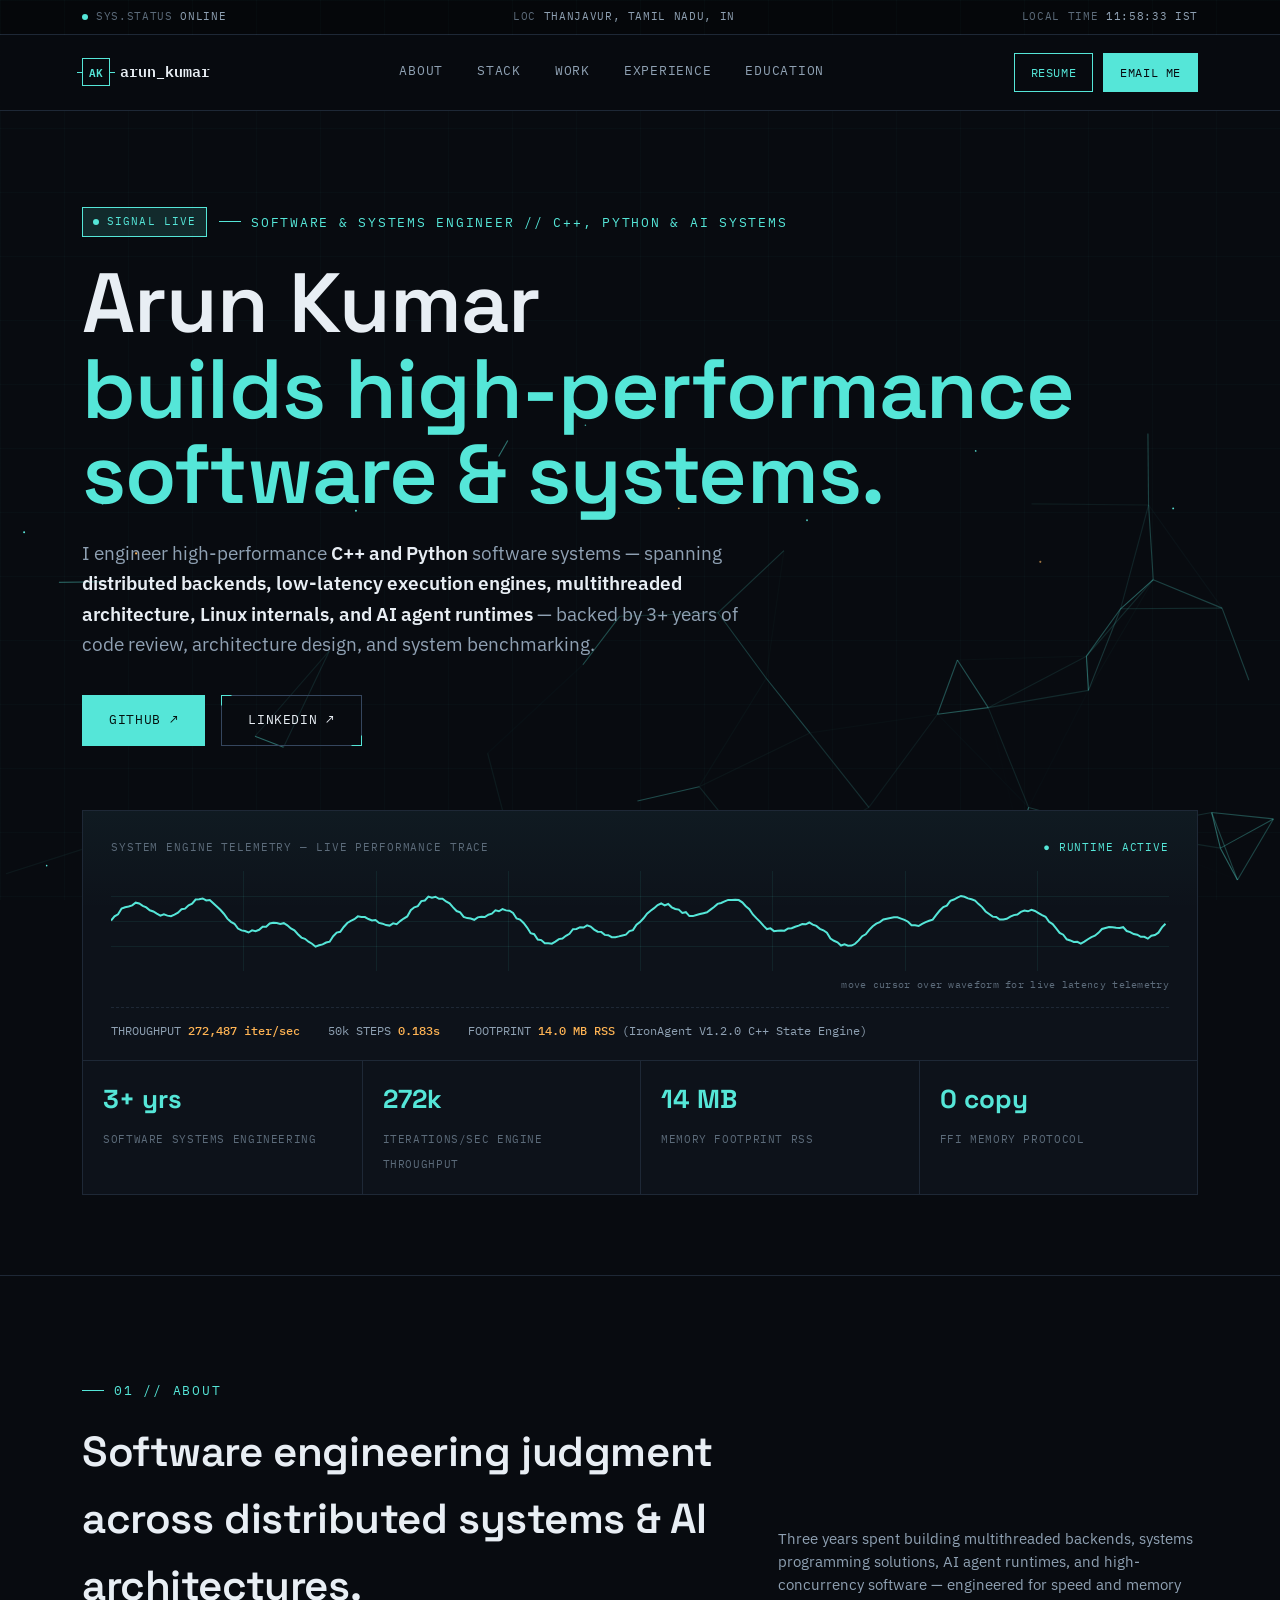
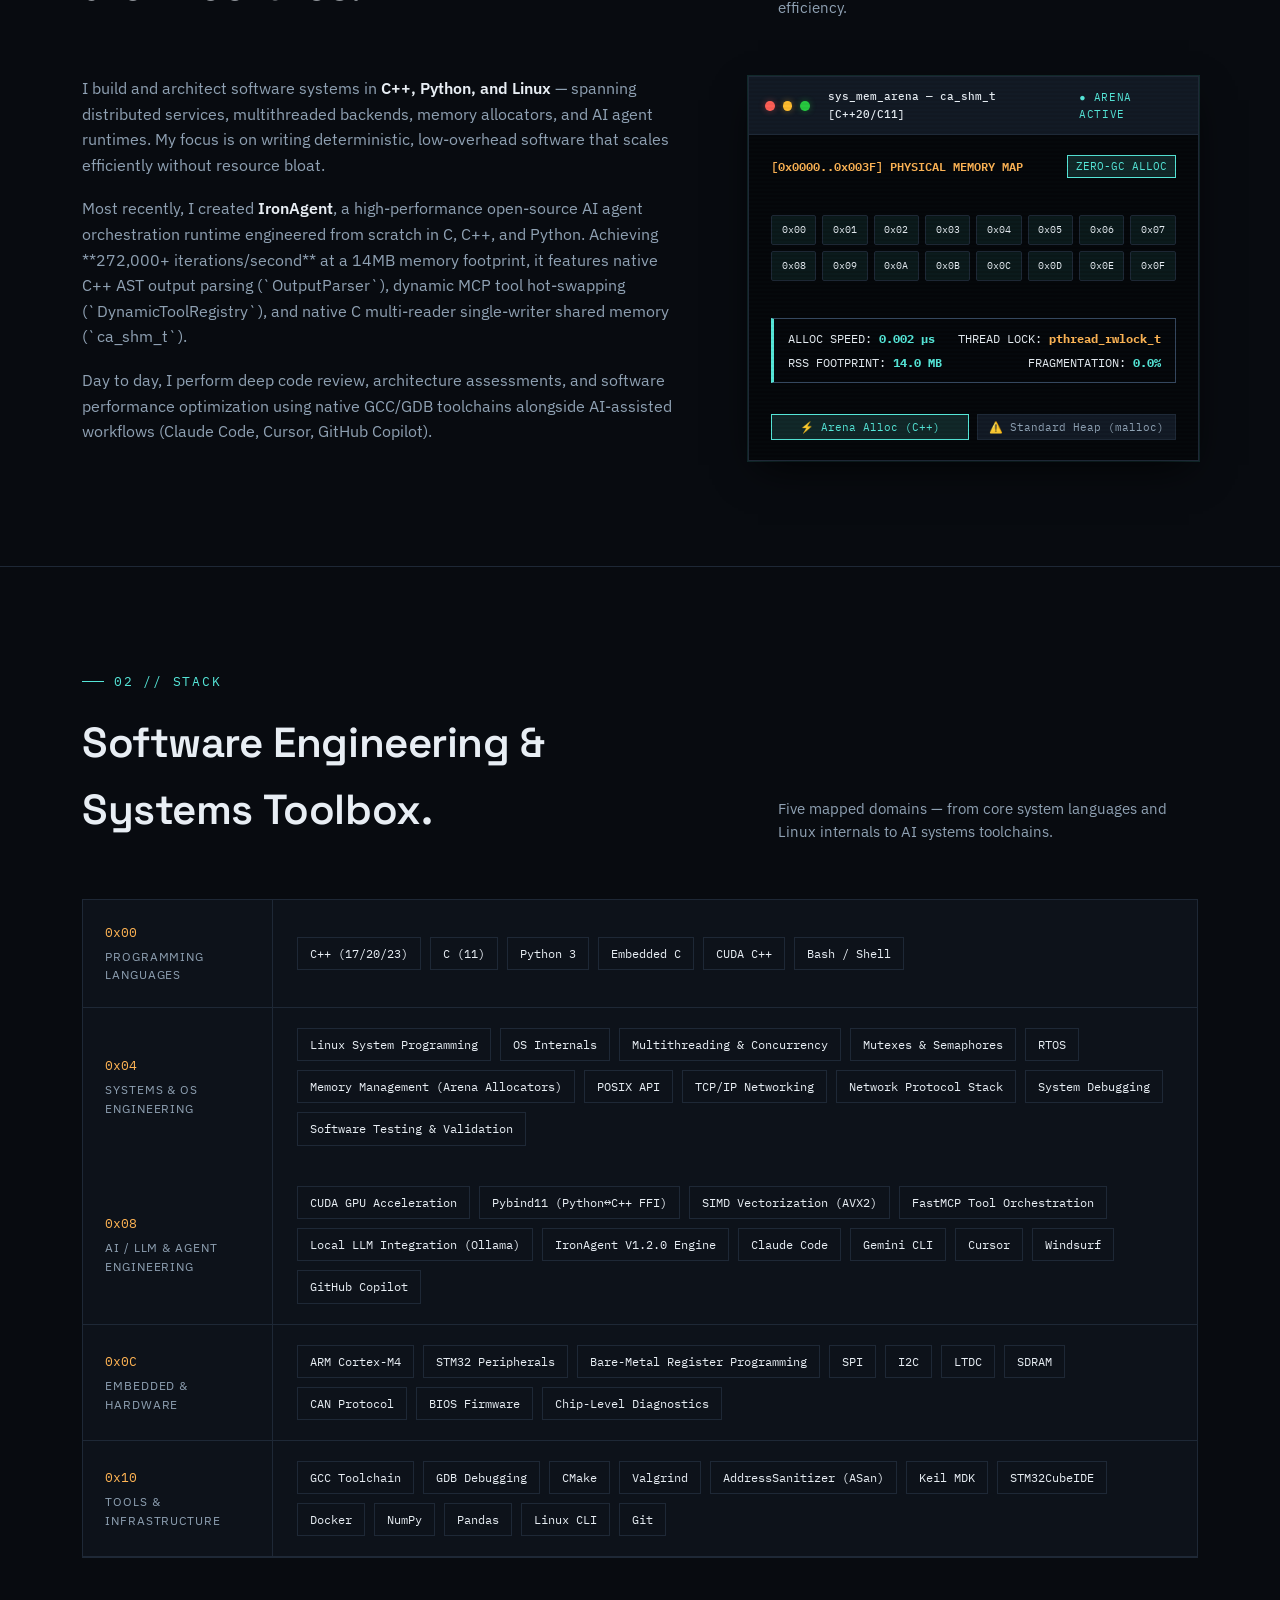
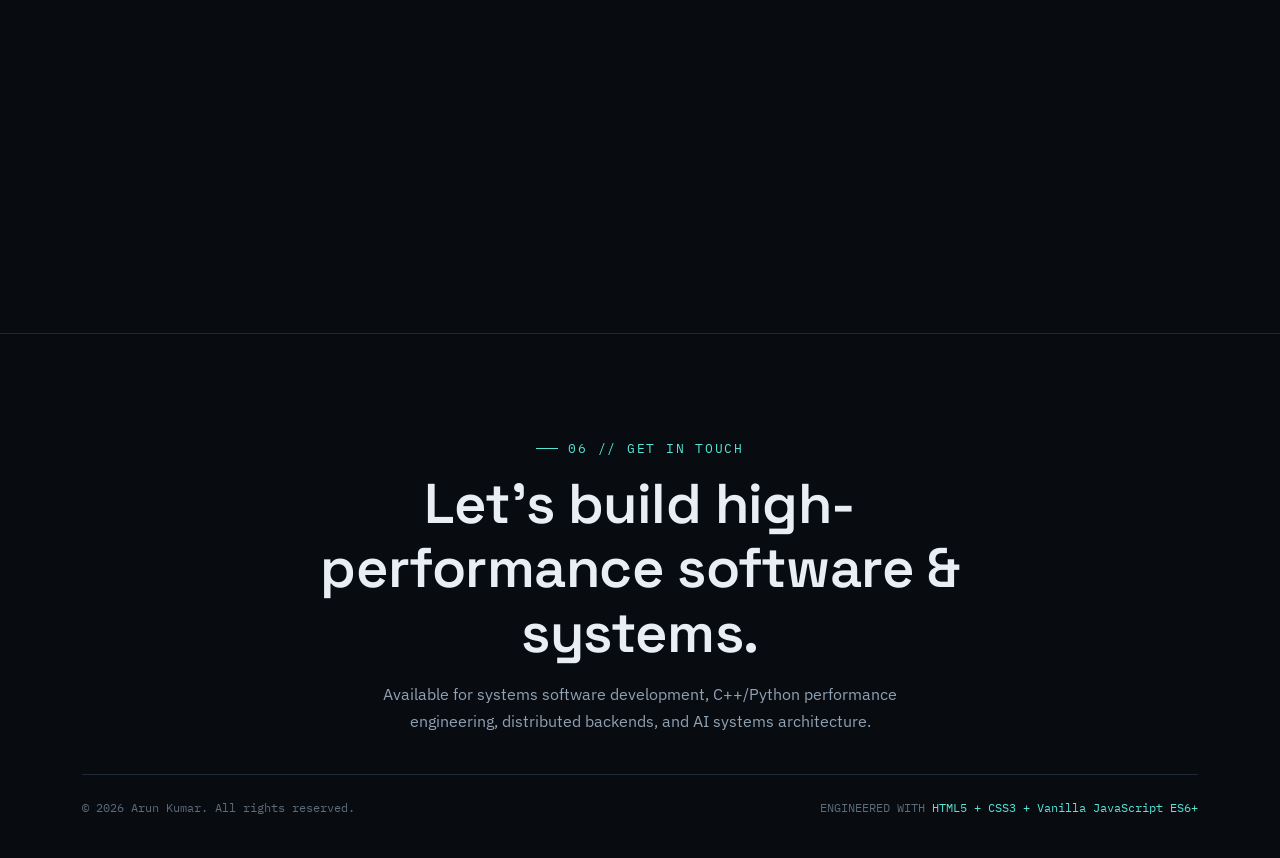
==== Portfolio.html @ f9435c9d "Update Portfolio V1.2.0 and Resume PDF with performance optimizations and cross-platform email suppo" ====
<!DOCTYPE html>
<html lang="en">
<head>
<meta charset="UTF-8">
<meta name="viewport" content="width=device-width, initial-scale=1.0">
<title>Arun Kumar — Software Systems &amp; AI Engineer</title>
<meta name="description" content="Portfolio of Arun Kumar — Software Systems & AI Engineer specializing in high-performance C++, Python, AI agent runtimes, and low-latency system architecture.">
<link rel="preconnect" href="https://fonts.googleapis.com">
<link rel="preconnect" href="https://fonts.gstatic.com" crossorigin>
<link href="https://fonts.googleapis.com/css2?family=Space+Grotesk:wght@500;600;700&family=IBM+Plex+Sans:wght@400;500;600&family=IBM+Plex+Mono:wght@400;500;600&display=swap" rel="stylesheet">
<style>
  :root{
    --bg:#080b10;
    --panel:#0d121a;
    --panel-2:#121924;
    --border:#1e2836;
    --border-hover:#35465e;
    --text:#e8eef4;
    --muted:#8fa1b3;
    --muted-2:#5c6b7a;
    --cyan:#55e6d8;
    --cyan-dim:rgba(85,230,216,.14);
    --amber:#ffb454;
    --amber-dim:rgba(255,180,84,.14);
    --blue:#70a5ff;
    --blue-dim:rgba(112,165,255,.14);
    --mono:'IBM Plex Mono', ui-monospace, monospace;
    --sans:'IBM Plex Sans', system-ui, sans-serif;
    --display:'Space Grotesk', system-ui, sans-serif;
    --maxw:1180px;
  }

  *{box-sizing:border-box;}
  html{scroll-behavior:smooth;}
  body{
    margin:0;
    background:var(--bg);
    color:var(--text);
    font-family:var(--sans);
    -webkit-font-smoothing:antialiased;
    line-height:1.6;
    overflow-x:hidden;
  }
  body::before{
    content:"";
    position:fixed;
    inset:0;
    pointer-events:none;
    z-index:0;
    background-image:
      linear-gradient(rgba(85,230,216,.025) 1px, transparent 1px),
      linear-gradient(90deg, rgba(85,230,216,.025) 1px, transparent 1px);
    background-size:64px 64px;
  }

  #neuralCanvas{
    position:fixed;
    top:0; left:0;
    width:100vw;
    height:100vh;
    z-index:0;
    pointer-events:none;
    display:block;
    mix-blend-mode:screen;
  }

  ::selection{background:var(--cyan-dim); color:var(--cyan);}
  a{color:inherit;}
  :focus-visible{outline:2px solid var(--cyan); outline-offset:3px;}

  ::-webkit-scrollbar{width:10px;}
  ::-webkit-scrollbar-track{background:var(--bg);}
  ::-webkit-scrollbar-thumb{background:var(--border-hover); border-radius:0;}

  .wrap{max-width:var(--maxw); margin:0 auto; padding:0 32px; position:relative; z-index:1;}

  .eyebrow{
    font-family:var(--mono);
    font-size:12.5px;
    letter-spacing:.14em;
    text-transform:uppercase;
    color:var(--cyan);
    display:flex; align-items:center; gap:10px;
    margin:0 0 18px;
  }
  .eyebrow::before{
    content:"";
    width:22px; height:1px;
    background:var(--cyan);
    display:inline-block;
  }

  h1,h2,h3{font-family:var(--display); font-weight:600; margin:0; letter-spacing:-.01em;}

  /* ---------- status bar ---------- */
  .statusbar{
    font-family:var(--mono);
    font-size:11px;
    letter-spacing:.06em;
    color:var(--muted-2);
    border-bottom:1px solid var(--border);
    background:#05070a;
  }
  .statusbar .wrap{
    display:flex; justify-content:space-between; align-items:center;
    padding-top:8px; padding-bottom:8px;
    flex-wrap:wrap; gap:6px 20px;
  }
  .statusbar .dot{
    width:6px; height:6px; border-radius:50%;
    background:var(--cyan); display:inline-block; margin-right:8px;
    box-shadow:0 0 0 0 var(--cyan-dim);
    animation:pulseDot 2.4s ease-in-out infinite;
  }
  @keyframes pulseDot{
    0%,100%{box-shadow:0 0 0 0 rgba(85,230,216,.5);}
    50%{box-shadow:0 0 0 5px rgba(85,230,216,0);}
  }
  .statusbar .seg span{color:var(--muted);}

  /* ---------- nav ---------- */
  header.nav{
    position:sticky; top:0; z-index:50;
    background:rgba(8,11,16,.85);
    backdrop-filter:blur(12px);
    border-bottom:1px solid var(--border);
    transition:padding .25s ease;
  }
  .nav .wrap{display:flex; align-items:center; justify-content:space-between; padding-top:18px; padding-bottom:18px; transition:padding .25s ease;}
  header.nav.scrolled .wrap{padding-top:12px; padding-bottom:12px;}

  .logo{
    font-family:var(--mono); font-weight:600; font-size:15px;
    display:flex; align-items:center; gap:10px; text-decoration:none; color:var(--text);
  }
  .logo .chip{
    width:28px; height:28px; border:1px solid var(--cyan); position:relative;
    display:flex; align-items:center; justify-content:center; font-size:11px; color:var(--cyan);
  }
  .logo .chip::before,.logo .chip::after{content:"";position:absolute;width:6px;height:1px;background:var(--cyan);}
  .logo .chip::before{left:-6px;}
  .logo .chip::after{right:-6px;}

  nav.links{display:flex; gap:34px; list-style:none; margin:0; padding:0;}
  nav.links a{
    font-family:var(--mono); font-size:12.5px; letter-spacing:.06em; text-transform:uppercase;
    text-decoration:none; color:var(--muted); position:relative; padding-bottom:4px;
    transition:color .2s ease;
  }
  nav.links a::after{
    content:""; position:absolute; left:0; bottom:0; height:1px; width:0;
    background:var(--cyan); transition:width .25s ease;
  }
  nav.links a:hover{color:var(--text);}
  nav.links a:hover::after{width:100%;}

  .nav-cta{
    font-family:var(--mono); font-size:12px; letter-spacing:.05em; text-transform:uppercase;
    color:var(--bg); background:var(--cyan); padding:9px 16px; text-decoration:none;
    border:1px solid var(--cyan); transition:transform .2s ease, background .2s ease, color .2s ease;
    white-space:nowrap;
  }
  .nav-cta:hover{background:transparent; color:var(--cyan); transform:translateY(-1px);}

  .burger{display:none; flex-direction:column; gap:5px; background:none; border:0; cursor:pointer; padding:6px;}
  .burger span{width:22px; height:2px; background:var(--text);}

  .mobile-panel{
    display:none; flex-direction:column; gap:0; border-top:1px solid var(--border);
    background:#080b10;
  }
  .mobile-panel a{
    font-family:var(--mono); font-size:13px; text-transform:uppercase; letter-spacing:.06em;
    color:var(--muted); text-decoration:none; padding:16px 32px; border-bottom:1px solid var(--border);
  }

  /* ---------- hero ---------- */
  .hero{padding:96px 0 80px; position:relative;}
  .hero-top{display:flex; align-items:center; gap:12px; margin-bottom:24px;}
  .live-tag{
    display:inline-flex; align-items:center; gap:8px;
    font-family:var(--mono); font-size:11px; letter-spacing:.1em; color:var(--cyan);
    border:1px solid var(--cyan); padding:5px 10px; background:var(--cyan-dim);
  }
  .live-tag i{width:6px;height:6px;border-radius:50%;background:var(--cyan); animation:pulseDot 1.8s ease-in-out infinite;}

  .hero h1{
    font-size:clamp(42px, 7vw, 84px);
    line-height:1.02;
    margin-bottom:20px;
  }
  .hero h1 .last{color:var(--cyan);}

  .hero-sub{
    font-size:clamp(16px,2vw,19px);
    color:var(--muted);
    max-width:680px;
    margin-bottom:36px;
  }
  .hero-sub b{color:var(--text); font-weight:600;}

  .hero-actions{display:flex; gap:16px; flex-wrap:wrap; margin-bottom:64px;}

  .pad-btn{
    position:relative;
    font-family:var(--mono); font-size:13px; letter-spacing:.05em; text-transform:uppercase;
    text-decoration:none; padding:14px 26px;
    border:1px solid var(--border-hover);
    color:var(--text);
    transition:border-color .25s ease, color .25s ease, transform .2s ease;
  }
  .pad-btn::before,.pad-btn::after{
    content:""; position:absolute; width:9px; height:9px; border:1px solid transparent; transition:border-color .25s ease;
  }
  .pad-btn::before{top:-1px; left:-1px; border-top-color:var(--cyan); border-left-color:var(--cyan);}
  .pad-btn::after{bottom:-1px; right:-1px; border-bottom-color:var(--cyan); border-right-color:var(--cyan);}
  .pad-btn:hover{transform:translateY(-2px); color:var(--cyan);}
  .pad-btn.primary{background:var(--cyan); color:#04110f; border-color:var(--cyan);}
  .pad-btn.primary:hover{background:transparent; color:var(--cyan);}
  .pad-btn.primary::before,.pad-btn.primary::after{border-color:transparent;}

  /* scope panel */
  .scope{
    border:1px solid var(--border);
    background:linear-gradient(180deg, rgba(85,230,216,.04), transparent 40%), var(--panel);
    padding:28px 28px 20px;
  }
  .scope-head{
    display:flex; justify-content:space-between; align-items:center;
    font-family:var(--mono); font-size:11px; letter-spacing:.08em; color:var(--muted-2);
    margin-bottom:14px; text-transform:uppercase;
  }
  .scope-head span.rd{color:var(--cyan);}
  .scope-canvas-wrap{position:relative; width:100%; height:100px;}
  #scopeCanvas{display:block; width:100%; height:100%; cursor:crosshair;}
  .scope-readout{
    position:absolute; top:6px; transform:translateX(-50%);
    font-family:var(--mono); font-size:10.5px; letter-spacing:.04em;
    background:#080b10; border:1px solid var(--border-hover); color:var(--amber);
    padding:3px 8px; white-space:nowrap; pointer-events:none;
    opacity:0; transition:opacity .12s ease; z-index:2;
  }
  .scope-hint{
    font-family:var(--mono); font-size:10px; color:var(--muted-2);
    text-align:right; margin-top:6px; letter-spacing:.03em;
  }
  .scope-foot{
    display:flex; gap:28px; flex-wrap:wrap;
    font-family:var(--mono); font-size:11.5px; color:var(--muted); margin-top:14px;
    border-top:1px dashed var(--border); padding-top:14px;
  }
  .scope-foot b{color:var(--amber); font-weight:500;}

  .stat-row{
    display:grid; grid-template-columns:repeat(4,1fr);
    border:1px solid var(--border); border-top:0; margin-top:0;
  }
  .stat-row div{
    padding:18px 20px; border-left:1px solid var(--border);
    background:var(--panel);
  }
  .stat-row div:first-child{border-left:0;}
  .stat-row b{
    display:block; font-family:var(--display); font-size:26px; color:var(--cyan); margin-bottom:4px;
  }
  .stat-row span{font-family:var(--mono); font-size:10.5px; letter-spacing:.06em; text-transform:uppercase; color:var(--muted-2);}

  /* ---------- section shell ---------- */
  section{
    padding:104px 0; border-top:1px solid var(--border); position:relative;
    contain: layout style;
  }
  section:not(.hero){
    content-visibility: auto;
    contain-intrinsic-size: 1px 700px;
  }
  .section-head{display:flex; justify-content:space-between; align-items:flex-end; gap:24px; margin-bottom:56px; flex-wrap:wrap;}
  .section-head h2{font-size:clamp(28px,3.4vw,42px); max-width:640px;}
  .section-head p{color:var(--muted); max-width:420px; font-size:14.5px; margin:0;}

  .reveal{
    opacity:0; transform:translateY(24px) translateZ(0);
    transition:opacity .55s cubic-bezier(0.16, 1, 0.3, 1), transform .55s cubic-bezier(0.16, 1, 0.3, 1);
    will-change:transform, opacity;
  }
  .reveal.is-visible{opacity:1; transform:translateY(0) translateZ(0);}
  
  .proj-card, .edu-card, .terminal, .reg-row, .hero-actions, .stat-row{
    contain: layout style;
    transform: translateZ(0);
    backface-visibility: hidden;
  }

  /* ---------- about ---------- */
  .about-grid{display:grid; grid-template-columns:1.15fr .85fr; gap:56px; align-items:start;}
  .about-grid p{color:var(--muted); font-size:16px; margin:0 0 18px;}
  .about-grid p b{color:var(--text); font-weight:600;}

  .terminal{
    border:1px solid var(--border); background:#05070a; font-family:var(--mono); font-size:13px;
    position:relative; overflow:hidden; box-shadow:0 14px 40px -10px rgba(0,0,0,0.8), 0 0 0 1px rgba(85,230,216,0.15);
  }
  .terminal::after{
    content:""; position:absolute; inset:0; pointer-events:none;
    background:linear-gradient(180deg, rgba(85,230,216,0.03) 50%, rgba(0,0,0,0.1) 50%);
    background-size:100% 4px; opacity:0.35; z-index:4;
  }
  .terminal-bar{
    display:flex; align-items:center; gap:8px; padding:11px 16px; border-bottom:1px solid var(--border);
    background:var(--panel-2); font-family:var(--mono); font-size:11px; color:var(--muted);
  }
  .terminal-bar .btn-red{ width:10px; height:10px; border-radius:50%; background:#ff5f56; box-shadow:0 0 6px rgba(255,95,86,0.4); }
  .terminal-bar .btn-yel{ width:10px; height:10px; border-radius:50%; background:#ffbd2e; box-shadow:0 0 6px rgba(255,189,46,0.4); }
  .terminal-bar .btn-grn{ width:10px; height:10px; border-radius:50%; background:#27c93f; box-shadow:0 0 6px rgba(39,201,63,0.4); }

  /* ---------- stack / register map ---------- */
  .reg-list{display:flex; flex-direction:column; gap:1px; background:var(--border); border:1px solid var(--border);}
  .reg-row{
    background:var(--panel); display:grid; grid-template-columns:190px 1fr; gap:0;
    position:relative; overflow:hidden; transition:background 0.3s ease;
  }
  .reg-row::before{
    content:""; position:absolute; top:0; left:0; width:100%; height:100%;
    background:radial-gradient(400px circle at var(--mouse-x, 50%) var(--mouse-y, 50%), rgba(85,230,216,0.06), transparent 50%);
    opacity:0; transition:opacity 0.3s ease; pointer-events:none;
  }
  .reg-row:hover::before{ opacity:1; }
  .reg-row::after{
    content:""; position:absolute; left:0; bottom:0; width:100%; height:2px;
    background:linear-gradient(90deg, transparent, var(--cyan), var(--amber), transparent);
    transform:translateX(-100%); transition:transform 0.6s ease;
  }
  .reg-row:hover::after{ transform:translateX(100%); }

  .reg-addr{
    font-family:var(--mono); font-size:12.5px; color:var(--amber);
    padding:22px 22px; border-right:1px solid var(--border);
    display:flex; flex-direction:column; gap:6px; justify-content:center;
    transition:color 0.3s ease, background 0.3s ease; position:relative; z-index:2;
  }
  .reg-row:hover .reg-addr{ color:var(--cyan); background:rgba(85,230,216,0.04); }
  .reg-addr small{font-family:var(--sans); font-size:11.5px; letter-spacing:.08em; text-transform:uppercase; color:var(--muted);}
  .reg-chips{padding:20px 24px; display:flex; flex-wrap:wrap; gap:9px; align-items:center; position:relative; z-index:2;}
  
  .chip-tag{
    font-family:var(--mono); font-size:12px; color:var(--text);
    border:1px solid var(--border); padding:6px 12px; cursor:pointer; position:relative;
    transition:transform 0.2s cubic-bezier(0.2, 0.8, 0.2, 1), border-color 0.2s ease, color 0.2s ease, background 0.2s ease, box-shadow 0.2s ease;
  }
  .chip-tag:hover{
    border-color:var(--cyan); color:var(--cyan); background:var(--cyan-dim);
    transform:translateY(-3px) scale(1.04);
    box-shadow:0 6px 16px -2px rgba(85,230,216,0.3);
  }
  .chip-tag.active{
    border-color:var(--amber) !important; color:var(--amber) !important; background:var(--amber-dim) !important;
    box-shadow:0 0 14px rgba(255,180,84,0.35) !important;
  }

  /* ---------- projects ---------- */
  .proj-grid{display:grid; grid-template-columns:1fr 1fr; gap:16px; background:transparent;}
  .proj-card{
    background:var(--panel); padding:32px; display:flex; flex-direction:column; gap:16px;
    border:1px solid var(--border); position:relative; overflow:hidden;
    transition:transform 0.25s cubic-bezier(0.2, 0.8, 0.2, 1), border-color 0.3s ease, box-shadow 0.3s ease;
    transform-style:preserve-3d; will-change:transform;
  }
  .proj-card::before{
    content:""; position:absolute; inset:0;
    background:radial-gradient(500px circle at var(--mouse-x, 50%) var(--mouse-y, 50%), rgba(85,230,216,0.08), transparent 40%);
    opacity:0; transition:opacity 0.3s ease; pointer-events:none; z-index:1;
  }
  .proj-card:hover::before{ opacity:1; }
  .proj-card:hover{
    border-color:var(--cyan);
    box-shadow:0 14px 36px -10px rgba(85,230,216,0.18), 0 0 0 1px rgba(85,230,216,0.25);
  }
  .proj-card::after{
    content:""; position:absolute; top:0; left:0; width:100%; height:2px;
    background:linear-gradient(90deg, transparent, var(--cyan), var(--amber), transparent);
    transform:translateX(-100%); transition:transform 0.6s ease;
  }
  .proj-card:hover::after{ transform:translateX(100%); }

  .proj-top{display:flex; justify-content:space-between; align-items:flex-start; gap:12px; position:relative; z-index:2;}
  .proj-id{font-family:var(--mono); font-size:12px; color:var(--muted-2); letter-spacing:.06em;}
  .proj-date{font-family:var(--mono); font-size:11px; color:var(--muted-2);}
  .proj-card h3{font-size:21px; font-family:var(--display); margin-bottom:2px; position:relative; z-index:2; transition:color 0.2s ease;}
  .proj-card:hover h3{color:var(--cyan);}
  .proj-diff{
    font-size:13px; color:var(--cyan); font-family:var(--mono); line-height:1.6;
    border-left:2px solid var(--cyan); padding-left:12px; position:relative; z-index:2;
  }
  .proj-card ul{margin:0; padding:0; list-style:none; display:flex; flex-direction:column; gap:9px; position:relative; z-index:2;}
  .proj-card li{
    font-size:14px; color:var(--muted); padding-left:16px; position:relative; line-height:1.55;
  }
  .proj-card li::before{content:"›"; position:absolute; left:0; color:var(--amber);}
  .proj-tags{display:flex; flex-wrap:wrap; gap:8px; margin-top:auto; padding-top:6px; position:relative; z-index:2;}
  .proj-tags span{
    font-family:var(--mono); font-size:10.5px; color:var(--muted-2); border:1px solid var(--border); padding:4px 9px;
    transition:color 0.2s ease, border-color 0.2s ease, background 0.2s ease;
  }
  .proj-card:hover .proj-tags span{ border-color:var(--border-hover); color:var(--text); }
  .proj-tags span:hover{ border-color:var(--cyan) !important; color:var(--cyan) !important; background:var(--cyan-dim); }

  .proj-badge{
    font-family:var(--mono); font-size:10px; letter-spacing:.08em; text-transform:uppercase;
    color:var(--cyan); border:1px solid var(--cyan); padding:4px 10px; white-space:nowrap; background:var(--cyan-dim);
    box-shadow:0 0 10px rgba(85,230,216,0.2);
  }

  /* Animated State Machine Loop Badge for IronAgent */
  .state-loop-badge{
    display:flex; align-items:center; gap:8px; font-family:var(--mono); font-size:11px;
    background:rgba(8,11,16,0.8); border:1px solid var(--border-hover); padding:6px 12px; margin-top:6px;
    color:var(--muted); width:fit-content; border-radius:4px;
  }
  .state-loop-badge span.st{
    color:var(--cyan); font-weight:600; padding:2px 6px; border-radius:3px;
    animation:stateGlow 4s infinite;
  }
  .state-loop-badge span.st:nth-child(1){ animation-delay:0s; }
  .state-loop-badge span.st:nth-child(2){ animation-delay:1s; }
  .state-loop-badge span.st:nth-child(3){ animation-delay:2s; }
  .state-loop-badge span.st:nth-child(4){ animation-delay:3s; }
  @keyframes stateGlow {
    0%, 20%, 100% { background:transparent; color:var(--muted); }
    5%, 15% { background:var(--cyan); color:#04110f; box-shadow:0 0 8px var(--cyan); }
  }

  /* ---------- experience / memory map ---------- */
  .memmap{position:relative; padding-left:28px;}
  .memmap::before{
    content:""; position:absolute; left:0; top:6px; bottom:6px; width:2px;
    background:linear-gradient(180deg, var(--cyan), var(--amber), var(--border));
  }
  .mem-entry{position:relative; padding-bottom:30px; transition:transform 0.3s ease;}
  .mem-entry:hover{ transform:translateX(6px); }
  .mem-entry:last-child{padding-bottom:0;}
  .mem-entry::before{
    content:""; position:absolute; left:-28px; top:6px; width:10px; height:10px;
    background:var(--bg); border:2px solid var(--cyan); border-radius:50%;
    transform:translateX(-4px); transition:all 0.3s ease; box-shadow:0 0 8px rgba(85,230,216,0.5);
  }
  .mem-entry:hover::before{
    background:var(--cyan); box-shadow:0 0 16px var(--cyan); transform:translateX(-4px) scale(1.3);
  }
  .mem-head{display:flex; flex-wrap:wrap; align-items:center; gap:8px 12px; margin-bottom:8px;}
  .mem-block{font-family:var(--mono); font-size:11.5px; color:var(--amber); letter-spacing:.06em;}
  .mem-role{font-family:var(--display); font-size:19.5px; font-weight:600; transition:color 0.2s ease; width:100%;}
  .mem-entry:hover .mem-role{ color:var(--cyan); }
  .mem-org{font-family:var(--mono); font-size:12px; color:var(--muted); letter-spacing:.02em;}
  .mem-date{
    font-family:var(--mono); font-size:11px; color:var(--cyan);
    background:var(--cyan-dim); border:1px solid var(--cyan); padding:1px 8px; margin-left:4px;
  }
  .mem-entry ul{margin:0; padding:0; list-style:none; display:flex; flex-direction:column; gap:6px; max-width:760px;}
  .mem-entry li{font-size:14px; color:var(--muted); padding-left:18px; position:relative; line-height:1.55;}
  .mem-entry li::before{content:"›"; position:absolute; left:0; color:var(--cyan);}

  /* ---------- education ---------- */
  .edu-grid{display:grid; grid-template-columns:1fr 1fr; gap:16px; background:transparent;}
  .edu-card{
    background:var(--panel); padding:32px; border:1px solid var(--border);
    position:relative; overflow:hidden; transform-style:preserve-3d; will-change:transform;
    transition:transform 0.25s cubic-bezier(0.2, 0.8, 0.2, 1), border-color 0.3s ease, box-shadow 0.3s ease;
  }
  .edu-card::before{
    content:""; position:absolute; inset:0;
    background:radial-gradient(400px circle at var(--mouse-x, 50%) var(--mouse-y, 50%), rgba(85,230,216,0.08), transparent 40%);
    opacity:0; transition:opacity 0.3s ease; pointer-events:none;
  }
  .edu-card:hover::before{ opacity:1; }
  .edu-card:hover{
    border-color:var(--cyan);
    box-shadow:0 12px 32px -8px rgba(85,230,216,0.18);
  }
  .edu-card .eyebrow{margin-bottom:14px;}
  .edu-card h3{font-size:19px; margin-bottom:8px; line-height:1.3; transition:color 0.2s ease;}
  .edu-card:hover h3{ color:var(--cyan); }
  .edu-card p{margin:0; color:var(--muted); font-size:13.5px; font-family:var(--mono); line-height:1.8;}

  /* ---------- contact / footer ---------- */
  footer{border-top:1px solid var(--border); padding:104px 0 40px;}
  .contact-grid{display:grid; grid-template-columns:1fr 1fr; gap:56px; margin-bottom:80px;}
  .contact-grid h2{font-size:clamp(30px,4vw,52px); max-width:520px; margin-bottom:20px;}
  .contact-grid p{color:var(--muted); max-width:440px; font-size:16px;}

  .term2{border:1px solid var(--border); background:#05070a; font-family:var(--mono); font-size:13.5px;}
  .term2 .terminal-bar{background:var(--panel-2);}
  .term2 pre{margin:0; padding:24px; line-height:2.1; overflow-x:auto;}
  .term2 a{color:var(--text); text-decoration:none; border-bottom:1px solid var(--border-hover); transition:color .2s ease, border-color .2s ease;}
  .term2 a:hover{color:var(--cyan); border-color:var(--cyan);}
  .term2 .p{color:var(--cyan);}
  .term2 .c{color:var(--muted-2);}

  .foot-bottom{
    display:flex; justify-content:space-between; align-items:center; flex-wrap:wrap; gap:12px;
    font-family:var(--mono); font-size:11.5px; color:var(--muted-2);
    border-top:1px solid var(--border); padding-top:24px;
  }
  .foot-bottom span.hl{color:var(--cyan);}

  /* Toast Notification Popup */
  .toast {
    position: fixed; bottom: 28px; right: 28px; z-index: 100;
    background: #05070a; border: 1px solid var(--cyan); color: var(--cyan);
    font-family: var(--mono); font-size: 12px; letter-spacing: 0.05em;
    padding: 12px 20px; box-shadow: 0 8px 24px rgba(85,230,216,0.25);
    opacity: 0; transform: translateY(12px); transition: opacity 0.3s ease, transform 0.3s ease;
    pointer-events: none;
  }
  .toast.show { opacity: 1; transform: translateY(0); }

  /* Interactive Benchmark Switcher Tabs */
  .bench-tabs { display: flex; gap: 8px; margin-top: 10px; flex-wrap: wrap; position:relative; z-index:2; }
  .bench-tab {
    font-family: var(--mono); font-size: 11px; color: var(--muted);
    background: var(--panel-2); border: 1px solid var(--border); padding: 6px 12px;
    cursor: pointer; transition: all 0.2s ease;
  }
  .bench-tab.active, .bench-tab:hover {
    color: var(--cyan); border-color: var(--cyan); background: var(--cyan-dim);
  }
  .bench-display {
    font-family: var(--mono); font-size: 12.5px; background: rgba(5,7,10,0.9);
    border: 1px solid var(--border-hover); padding: 12px 16px; margin-top: 8px;
    border-left: 3px solid var(--amber); color: var(--text); position:relative; z-index:2;
    transition: all 0.2s ease;
  }

  /* Ultra-wide & 4K Monitor Responsive Scaling */
  @media (min-width: 1400px){
    :root{ --maxw: 1340px; }
    .hero h1{ font-size: clamp(52px, 6.5vw, 92px); }
    .stat-row b{ font-size: 30px; }
  }

  /* Tablet & Laptop Responsive Scaling */
  @media (max-width: 1120px){
    .stat-row{ grid-template-columns: repeat(2, 1fr); }
    .stat-row div:nth-child(3){ border-left:0; border-top:1px solid var(--border); }
    .stat-row div:nth-child(4){ border-top:1px solid var(--border); }
  }

  @media (max-width:980px){
    nav.links, .nav-cta{display:none;}
    .burger{display:flex;}
    .mobile-panel.open{display:flex;}
    .about-grid, .proj-grid, .edu-grid, .contact-grid{grid-template-columns:1fr;}
    .proj-card[style*="grid-column: span 2"]{ grid-column: span 1 !important; }
    .reg-row{grid-template-columns:1fr;}
    .reg-addr{border-right:0; border-bottom:1px solid var(--border);}
    section{padding:72px 0;}
    .hero{padding:64px 0 56px;}
    .mem-date{margin-left:0;}
  }
  @media (max-width:560px){
    .wrap{padding:0 20px;}
    .statusbar .seg:nth-child(2){display:none;}
    .stat-row{ grid-template-columns: 1fr; }
    .stat-row div{ border-left:0 !important; border-top:1px solid var(--border) !important; }
    .stat-row div:first-child{ border-top:0 !important; }
    .hero-actions{flex-direction:column;}
    .pad-btn{text-align:center;}
  }

  @media (prefers-reduced-motion: reduce){
    html{scroll-behavior:auto;}
    .reveal{opacity:1; transform:none; transition:none;}
    .live-tag i, .statusbar .dot{animation:none;}
    .pad-btn:hover{transform:none;}
  }
</style>
</head>
<body>

<!-- High-Tech Cyberpunk Neural Constellation Background Canvas -->
<canvas id="neuralCanvas" aria-hidden="true"></canvas>

<div class="statusbar">
  <div class="wrap">
    <div class="seg"><span class="dot"></span>SYS.STATUS <span>ONLINE</span></div>
    <div class="seg">LOC <span>THANJAVUR, TAMIL NADU, IN</span></div>
    <div class="seg">LOCAL TIME <span id="istClock">--:--:-- IST</span></div>
  </div>
</div>

<header class="nav" id="siteNav">
  <div class="wrap">
    <a href="#top" class="logo"><span class="chip">AK</span>arun_kumar</a>
    <nav class="links">
      <a href="#about">About</a>
      <a href="#stack">Stack</a>
      <a href="#work">Work</a>
      <a href="#experience">Experience</a>
      <a href="#education">Education</a>
    </nav>
    <div style="display:flex; gap:10px; align-items:center;">
      <a class="nav-cta" href="Resume.pdf" download="Arun_Kumar_Resume.pdf" style="background:transparent; color:var(--cyan); border:1px solid var(--cyan);">Resume</a>
      <a class="nav-cta" href="mailto:elarion.me@gmail.com">Email me</a>
    </div>
    <button class="burger" id="burgerBtn" aria-label="Open menu" aria-expanded="false">
      <span></span><span></span><span></span>
    </button>
  </div>
  <div class="mobile-panel" id="mobilePanel">
    <a href="#about">About</a>
    <a href="#stack">Stack</a>
    <a href="#work">Work</a>
    <a href="#experience">Experience</a>
    <a href="#education">Education</a>
    <a href="Resume.pdf" download="Arun_Kumar_Resume.pdf">📄 Download Resume (PDF)</a>
    <a href="mailto:elarion.me@gmail.com">Email me</a>
  </div>
</header>

<main id="top">
  <!-- ================= HERO ================= -->
  <section class="hero" style="border-top:0; padding-top:96px;">
    <div class="wrap">
      <div class="hero-top reveal">
        <span class="live-tag"><i></i>SIGNAL LIVE</span>
        <span class="eyebrow" style="margin:0;">SOFTWARE &amp; SYSTEMS ENGINEER // C++, PYTHON &amp; AI SYSTEMS</span>
      </div>

      <h1 class="reveal">Arun Kumar<br><span class="last">builds high-performance software &amp; systems.</span></h1>

      <p class="hero-sub reveal">
        I engineer high-performance <b>C++ and Python</b> software systems — spanning <b>distributed backends, low-latency execution engines, multithreaded architecture, Linux internals, and AI agent runtimes</b> — backed by 3+ years of code review, architecture design, and system benchmarking.
      </p>

      <div class="hero-actions reveal">
        <a class="pad-btn primary" href="https://github.com/ELARION12" target="_blank" rel="noopener">GitHub ↗</a>
        <a class="pad-btn" href="https://linkedin.com/in/arun-kumar-619358210" target="_blank" rel="noopener">LinkedIn ↗</a>
      </div>

      <div class="scope reveal">
        <div class="scope-head">
          <span>SYSTEM ENGINE TELEMETRY — LIVE PERFORMANCE TRACE</span>
          <span class="rd">● RUNTIME ACTIVE</span>
        </div>
        <div class="scope-canvas-wrap" id="scopeCanvasWrap">
          <canvas id="scopeCanvas"></canvas>
          <div class="scope-readout" id="scopeReadout"></div>
        </div>
        <div class="scope-hint">move cursor over waveform for live latency telemetry</div>
        <div class="scope-foot">
          <span>THROUGHPUT <b>272,487 iter/sec</b></span>
          <span>50k STEPS <b>0.183s</b></span>
          <span>FOOTPRINT <b>14.0 MB RSS</b> (IronAgent V1.2.0 C++ State Engine)</span>
        </div>
      </div>

      <div class="stat-row reveal">
        <div><b>3+ yrs</b><span>Software Systems Engineering</span></div>
        <div><b>272k</b><span>Iterations/sec Engine Throughput</span></div>
        <div><b>14 MB</b><span>Memory Footprint RSS</span></div>
        <div><b>0 copy</b><span>FFI Memory Protocol</span></div>
      </div>
    </div>
  </section>

  <!-- ================= ABOUT ================= -->
  <section id="about">
    <div class="wrap">
      <div class="section-head reveal">
        <div>
          <span class="eyebrow">01 // ABOUT</span>
          <h2>Software engineering judgment across distributed systems &amp; AI architectures.</h2>
        </div>
        <p>Three years spent building multithreaded backends, systems programming solutions, AI agent runtimes, and high-concurrency software — engineered for speed and memory efficiency.</p>
      </div>

      <div class="about-grid">
        <div class="reveal">
          <p>I build and architect software systems in <b>C++, Python, and Linux</b> — spanning distributed services, multithreaded backends, memory allocators, and AI agent runtimes. My focus is on writing deterministic, low-overhead software that scales efficiently without resource bloat.</p>
          <p>Most recently, I created <b>IronAgent</b>, a high-performance open-source AI agent orchestration runtime engineered from scratch in C, C++, and Python. Achieving **272,000+ iterations/second** at a 14MB memory footprint, it features native C++ AST output parsing (`OutputParser`), dynamic MCP tool hot-swapping (`DynamicToolRegistry`), and native C multi-reader single-writer shared memory (`ca_shm_t`).</p>
          <p>Day to day, I perform deep code review, architecture assessments, and software performance optimization using native GCC/GDB toolchains alongside AI-assisted workflows (Claude Code, Cursor, GitHub Copilot).</p>
        </div>

        <div class="terminal reveal">
          <div class="terminal-bar">
            <span class="btn-red"></span><span class="btn-yel"></span><span class="btn-grn"></span>
            <span style="margin-left:10px; font-weight:500; color:var(--text);">sys_mem_arena — ca_shm_t [C++20/C11]</span>
            <span style="margin-left:auto; color:var(--cyan); letter-spacing:0.06em; font-size:10.5px;">● ARENA ACTIVE</span>
          </div>
          <div style="padding:20px 22px; font-family:var(--mono); font-size:12.5px; height:325px; min-height:325px; max-height:325px; overflow:hidden; display:flex; flex-direction:column; justify-content:space-between; color:var(--text);">
            <div style="display:flex; justify-content:space-between; align-items:center;">
              <span style="color:var(--amber); font-weight:600; font-size:12px;">[0x0000..0x003F] PHYSICAL MEMORY MAP</span>
              <span id="arenaStatusPill" style="font-size:10.5px; background:var(--cyan-dim); color:var(--cyan); border:1px solid var(--cyan); padding:2px 8px;">ZERO-GC ALLOC</span>
            </div>

            <!-- 16-Cell Dynamic Memory Block Matrix -->
            <div id="memoryGrid" style="display:grid; grid-template-columns:repeat(8, 1fr); gap:6px; margin:10px 0;">
              <!-- Dynamic Memory Block Cells -->
            </div>

            <div style="background:rgba(5,7,10,0.9); border:1px solid var(--border-hover); padding:10px 14px; border-left:3px solid var(--cyan); font-size:11.5px; line-height:1.7;">
              <div style="display:flex; justify-content:space-between;">
                <span>ALLOC SPEED: <b style="color:var(--cyan);" id="memSpeed">0.002 µs</b></span>
                <span>THREAD LOCK: <b style="color:var(--amber);" id="memLock">pthread_rwlock_t</b></span>
              </div>
              <div style="display:flex; justify-content:space-between; margin-top:4px;">
                <span>RSS FOOTPRINT: <b style="color:var(--cyan);">14.0 MB</b></span>
                <span>FRAGMENTATION: <b style="color:var(--cyan);" id="memFrag">0.0%</b></span>
              </div>
            </div>

            <div style="display:flex; gap:8px; margin-top:4px;">
              <button id="btnArenaAlloc" class="bench-tab active" style="flex:1; text-align:center; padding:5px 8px;">⚡ Arena Alloc (C++)</button>
              <button id="btnHeapFrag" class="bench-tab" style="flex:1; text-align:center; padding:5px 8px;">⚠️ Standard Heap (malloc)</button>
            </div>
          </div>
        </div>
      </div>
    </div>
  </section>

  <!-- ================= STACK ================= -->
  <section id="stack">
    <div class="wrap">
      <div class="section-head reveal">
        <div>
          <span class="eyebrow">02 // STACK</span>
          <h2>Software Engineering &amp; Systems Toolbox.</h2>
        </div>
        <p>Five mapped domains — from core system languages and Linux internals to AI systems toolchains.</p>
      </div>

      <div class="reg-list reveal">
        <div class="reg-row">
          <div class="reg-addr">0x00<small>Programming Languages</small></div>
          <div class="reg-chips">
            <span class="chip-tag">C++ (17/20/23)</span><span class="chip-tag">C (11)</span>
            <span class="chip-tag">Python 3</span><span class="chip-tag">Embedded C</span>
            <span class="chip-tag">CUDA C++</span><span class="chip-tag">Bash / Shell</span>
          </div>
        </div>
        <div class="reg-row">
          <div class="reg-addr">0x04<small>Systems &amp; OS Engineering</small></div>
          <div class="reg-chips">
            <span class="chip-tag">Linux System Programming</span><span class="chip-tag">OS Internals</span>
            <span class="chip-tag">Multithreading &amp; Concurrency</span><span class="chip-tag">Mutexes &amp; Semaphores</span>
            <span class="chip-tag">RTOS</span><span class="chip-tag">Memory Management (Arena Allocators)</span>
            <span class="chip-tag">POSIX API</span><span class="chip-tag">TCP/IP Networking</span>
            <span class="chip-tag">Network Protocol Stack</span><span class="chip-tag">System Debugging</span>
            <span class="chip-tag">Software Testing &amp; Validation</span>
          </div>
        </div>
        <div class="reg-row">
          <div class="reg-addr">0x08<small>AI / LLM &amp; Agent Engineering</small></div>
          <div class="reg-chips">
            <span class="chip-tag">CUDA GPU Acceleration</span><span class="chip-tag">Pybind11 (Python↔C++ FFI)</span>
            <span class="chip-tag">SIMD Vectorization (AVX2)</span><span class="chip-tag">FastMCP Tool Orchestration</span>
            <span class="chip-tag">Local LLM Integration (Ollama)</span><span class="chip-tag">IronAgent V1.2.0 Engine</span>
            <span class="chip-tag">Claude Code</span><span class="chip-tag">Gemini CLI</span>
            <span class="chip-tag">Cursor</span><span class="chip-tag">Windsurf</span><span class="chip-tag">GitHub Copilot</span>
          </div>
        </div>
        <div class="reg-row">
          <div class="reg-addr">0x0C<small>Embedded &amp; Hardware</small></div>
          <div class="reg-chips">
            <span class="chip-tag">ARM Cortex-M4</span><span class="chip-tag">STM32 Peripherals</span>
            <span class="chip-tag">Bare-Metal Register Programming</span><span class="chip-tag">SPI</span><span class="chip-tag">I2C</span>
            <span class="chip-tag">LTDC</span><span class="chip-tag">SDRAM</span><span class="chip-tag">CAN Protocol</span>
            <span class="chip-tag">BIOS Firmware</span><span class="chip-tag">Chip-Level Diagnostics</span>
          </div>
        </div>
        <div class="reg-row">
          <div class="reg-addr">0x10<small>Tools &amp; Infrastructure</small></div>
          <div class="reg-chips">
            <span class="chip-tag">GCC Toolchain</span><span class="chip-tag">GDB Debugging</span>
            <span class="chip-tag">CMake</span><span class="chip-tag">Valgrind</span>
            <span class="chip-tag">AddressSanitizer (ASan)</span><span class="chip-tag">Keil MDK</span>
            <span class="chip-tag">STM32CubeIDE</span><span class="chip-tag">Docker</span>
            <span class="chip-tag">NumPy</span><span class="chip-tag">Pandas</span>
            <span class="chip-tag">Linux CLI</span><span class="chip-tag">Git</span>
          </div>
        </div>
      </div>
    </div>
  </section>

  <!-- ================= PROJECTS ================= -->
  <section id="work">
    <div class="wrap">
      <div class="section-head reveal">
        <div>
          <span class="eyebrow">03 // PROJECTS</span>
          <h2>Core engineering builds &amp; software runtimes.</h2>
        </div>
        <p>From a high-speed AI agent orchestration engine down to low-latency network backends.</p>
      </div>

      <div class="proj-grid reveal">

        <div class="proj-card" style="grid-column: span 2;">
          <div class="proj-top">
            <span class="proj-id">0x00 / IRONAGENT (V1.2.0)</span>
            <span class="proj-badge">Latest Build · Open Source</span>
          </div>
          <h3>Bare-Metal AI Agent Runtime &amp; Orchestration Engine</h3>
          <span class="proj-date">Jul 2026 · Release v1.2.0</span>
          <div class="state-loop-badge">
            STATE ENGINE : <span class="st">THINK</span> ➔ <span class="st">PLAN</span> ➔ <span class="st">ACT</span> ➔ <span class="st">REFLECT</span>
          </div>
          <p class="proj-diff">Engineered in C, C++, and Python — achieves 272,487 iterations/sec at 14.0 MB RSS memory (50x faster than LangChain).</p>
          
          <div class="bench-tabs">
            <button class="bench-tab active" data-metric="throughput">⚡ Throughput</button>
            <button class="bench-tab" data-metric="ram">🧠 RAM Footprint</button>
            <button class="bench-tab" data-metric="speed">⏱️ 50k Steps Speed</button>
          </div>
          <div class="bench-display" id="benchDisplay">
            <b>Throughput:</b> <span style="color:var(--cyan); font-weight:600;">272,487 ops/sec</span> (IronAgent V1.2.0) vs ~5,000 ops/sec (LangChain) — <span style="color:var(--amber);">~50x Faster Execution</span>
          </div>
          <ul>
            <li><b>Native C++ AST Output Parser (`OutputParser`):</b> Performs zero-copy JSON Object, Array, and POSIX ERE Regex classification inside `Agent::reflect()` with zero heap allocations.</li>
            <li><b>Dynamic Tool Registry (`DynamicToolRegistry`):</b> Supports live MCP (Model Context Protocol) tool schema hot-swapping and isolated server teardown on disconnect.</li>
            <li><b>Native C Shared Memory (`ca_shm_t`):</b> Built with POSIX `pthread_rwlock_t` Multi-Reader Single-Writer locks for parallel multi-agent swarms without GIL contention.</li>
            <li><b>Zero-Copy Pybind11 FFI:</b> Maps C++ memory arenas directly to Python `memoryview` buffers, eliminating garbage collection latency spikes.</li>
          </ul>
          <div class="proj-tags"><span>Python 3</span><span>C++17</span><span>C11</span><span>CMake</span><span>Pybind11</span><span>MCP</span><span>POSIX Threads</span><span>Shared Memory</span></div>
        </div>

        <div class="proj-card">
          <div class="proj-top">
            <span class="proj-id">0x01 / DISTRIBUTED-KVS</span>
            <span class="proj-badge">Systems</span>
          </div>
          <h3>High-Performance Distributed Key-Value Store</h3>
          <span class="proj-date">May 2025</span>
          <p class="proj-diff">Multithreaded in-memory storage engine in C++ with TCP consensus and custom memory arenas.</p>
          <ul>
            <li>Engineered a high-concurrency key-value engine supporting concurrent reader threads and atomic commit logs.</li>
            <li>Implemented custom slab allocators to minimize memory fragmentation under heavy read/write load.</li>
            <li>Built TCP network protocol handlers using non-blocking I/O multiplexing.</li>
          </ul>
          <div class="proj-tags"><span>C++17</span><span>Linux Sockets</span><span>Multithreading</span><span>TCP/IP</span></div>
        </div>

        <div class="proj-card">
          <div class="proj-top">
            <span class="proj-id">0x02 / FAST-RPC</span>
            <span class="proj-badge">Networking</span>
          </div>
          <h3>Zero-Copy RPC &amp; Binary Protocol Engine</h3>
          <span class="proj-date">Jan 2025</span>
          <p class="proj-diff">Compact binary serialization framework designed for ultra-low overhead cross-process messaging.</p>
          <ul>
            <li>Designed a compact binary wire protocol outperforming JSON serialization by 12x in throughput.</li>
            <li>Implemented zero-copy buffer slicing for network packet parsing.</li>
            <li>Built automated C++ code generation tools for schema definitions.</li>
          </ul>
          <div class="proj-tags"><span>C++</span><span>Python</span><span>Binary Protocol</span><span>RPC</span></div>
        </div>

        <div class="proj-card">
          <div class="proj-top">
            <span class="proj-id">0x03 / CAN-SIM</span>
            <span class="proj-badge">Simulation</span>
          </div>
          <h3>Automotive Bus Telemetry &amp; Diagnostics Engine</h3>
          <span class="proj-date">Vector India · 2024</span>
          <p class="proj-diff">Multi-node real-time arbitration simulator managing concurrent vehicle bus messages.</p>
          <ul>
            <li>Built state-machine logic in C++ for lighting, door-lock, and subsystem telemetry modeling.</li>
            <li>Optimized frame filtering algorithms to maximize queue throughput during concurrent messaging.</li>
            <li>Validated real-time timing responsiveness across systematic fault injection scenarios.</li>
          </ul>
          <div class="proj-tags"><span>C++</span><span>C11</span><span>Multithreading</span><span>GDB</span></div>
        </div>

        <div class="proj-card">
          <div class="proj-top">
            <span class="proj-id">0x04 / IOT-AI</span>
            <span class="proj-badge">Edge Software</span>
          </div>
          <h3>Edge AI Analytics &amp; Telemetry Server</h3>
          <span class="proj-date">2022</span>
          <p class="proj-diff">Low-footprint streaming server for real-time edge processing and sensor data analytics.</p>
          <ul>
            <li>Built light web server and event loop handlers for real-time streaming notifications.</li>
            <li>Integrated local analytics pipelines for low-latency anomaly detection.</li>
          </ul>
          <div class="proj-tags"><span>Python</span><span>C++</span><span>REST API</span><span>Linux</span></div>
        </div>

      </div>
    </div>
  </section>

  <!-- ================= EXPERIENCE ================= -->
  <section id="experience">
    <div class="wrap">
      <div class="section-head reveal">
        <div>
          <span class="eyebrow">04 // EXPERIENCE</span>
          <h2>Engineering track record.</h2>
        </div>
        <p>Three years spent delivering software systems, technical code reviews, and performance diagnostics.</p>
      </div>

      <div class="memmap reveal">
        <div class="mem-entry">
          <div class="mem-head">
            <span class="mem-block">[SYSTEMS &amp; AI SOFTWARE ENGINEER]</span>
            <span class="mem-date">2023 – Present</span>
            <span class="mem-role">Freelance Systems Engineer &amp; Code Reviewer</span>
            <span class="mem-org">Independent</span>
          </div>
          <ul>
            <li>Perform deep-dive code review and architecture evaluations across 150+ C++, Python, and Linux software projects.</li>
            <li>Architected and released <b>IronAgent V1.2.0</b>, a bare-metal AI agent runtime achieving 272,487 iterations/sec at 14.0MB RSS memory.</li>
            <li>Optimize low-latency software engines, memory allocators, and cross-language FFI bindings for production deployment.</li>
          </ul>
        </div>

        <div class="mem-entry">
          <div class="mem-head">
            <span class="mem-block">[SYSTEMS &amp; EMBEDDED TRAINEE]</span>
            <span class="mem-date">2024</span>
            <span class="mem-role">Systems &amp; Protocol Engineer</span>
            <span class="mem-org">Vector India</span>
          </div>
          <ul>
            <li>Developed multi-threaded state-machine software in C/C++ for automotive bus communication and fault handling.</li>
            <li>Optimized message filtering algorithms and memory buffers to improve processing throughput under concurrent bus load.</li>
            <li>Executed low-level debugging and register verification using GDB and GCC toolchains.</li>
          </ul>
        </div>
      </div>
    </div>
  </section>

  <!-- ================= EDUCATION ================= -->
  <section id="education">
    <div class="wrap">
      <div class="section-head reveal">
        <div>
          <span class="eyebrow">05 // EDUCATION</span>
          <h2>Academic background.</h2>
        </div>
      </div>

      <div class="edu-grid reveal">
        <div class="edu-card">
          <span class="eyebrow">GRADUATION</span>
          <h3>B.E. — Electronics &amp; Communication Engineering</h3>
          <p>Graduated 2022<br>Thanjavur, Tamil Nadu, India<br>Focus on Systems Software, Computer Architecture &amp; Signal Processing</p>
        </div>
        <div class="edu-card">
          <span class="eyebrow">ADVANCED TRAINING</span>
          <h3>Embedded &amp; Systems Engineering Program</h3>
          <p>Vector India · 2024<br>Rigorous hands-on training in C/C++, Linux Systems Programming, OS Internals, and Multithreading</p>
        </div>
      </div>
    </div>
  </section>
</main>

<!-- ================= FOOTER ================= -->
<footer>
  <div class="wrap">
    <div class="contact-grid reveal" style="grid-template-columns:1fr; text-align:center; margin-bottom:40px; display:flex; flex-direction:column; align-items:center;">
      <div>
        <span class="eyebrow" style="justify-content:center; margin-bottom:14px;">06 // GET IN TOUCH</span>
        <h2 style="max-width:760px; font-size:clamp(32px, 4.5vw, 56px); margin:0 auto 16px; line-height:1.15;">Let's build high-performance software &amp; systems.</h2>
        <p style="max-width:600px; margin:0 auto; font-size:16px; color:var(--muted); line-height:1.65;">Available for systems software development, C++/Python performance engineering, distributed backends, and AI systems architecture.</p>
      </div>
    </div>

    <div class="foot-bottom">
      <div>© <span id="year">2026</span> Arun Kumar. All rights reserved.</div>
      <div>ENGINEERED WITH <span class="hl">HTML5 + CSS3 + Vanilla JavaScript ES6+</span></div>
    </div>
  </div>
</footer>

<!-- Interactive Cyberpunk Neural Network & Telemetry Waveform Scripts -->
<script>
  // ---------- IST Clock & Year Update ----------
  (function updateClock(){
    function fmt(){
      const now = new Date();
      const utc = now.getTime() + (now.getTimezoneOffset() * 60000);
      const ist = new Date(utc + (3600000 * 5.5));
      const hh = String(ist.getHours()).padStart(2,'0');
      const mm = String(ist.getMinutes()).padStart(2,'0');
      const ss = String(ist.getSeconds()).padStart(2,'0');
      const el = document.getElementById('istClock');
      if(el) el.textContent = `${hh}:${mm}:${ss} IST`;
      const yr = document.getElementById('year');
      if(yr) yr.textContent = ist.getFullYear();
    }
    fmt(); setInterval(fmt, 1000);
  })();

  // ---------- Scroll Reveal ----------
  (function initReveal(){
    const reveals = document.querySelectorAll('.reveal');
    const observer = new IntersectionObserver((entries) => {
      entries.forEach(entry => {
        if(entry.isIntersecting){
          entry.target.classList.add('is-visible');
          observer.unobserve(entry.target);
        }
      });
    }, { threshold: 0.08, rootMargin: '0px 0px -30px 0px' });
    reveals.forEach(r => observer.observe(r));
  })();

  // ---------- Nav Scrolled & Mobile Toggle ----------
  (function initNav(){
    const nav = document.getElementById('siteNav');
    let navTicking = false;
    window.addEventListener('scroll', () => {
      if(!navTicking){
        window.requestAnimationFrame(() => {
          if(window.scrollY > 40) nav.classList.add('scrolled');
          else nav.classList.remove('scrolled');
          navTicking = false;
        });
        navTicking = true;
      }
    }, { passive: true });

    const burger = document.getElementById('burgerBtn');
    const panel = document.getElementById('mobilePanel');
    if(burger && panel){
      burger.addEventListener('click', () => {
        const open = panel.classList.toggle('open');
        burger.setAttribute('aria-expanded', open ? 'true' : 'false');
      });
    }
  })();

  // =========================================================================
  // NEW UNIQUE ANIMATION: Cyberpunk Neural Network & Particle Constellation
  // Replaces the old circuit/square wave canvas with a dynamic AI Node Mesh
  // =========================================================================
  (function initNeuralCanvas(){
    const canvas = document.getElementById('neuralCanvas');
    if(!canvas) return;
    const ctx = canvas.getContext('2d');
    let W = 0, H = 0;
    let particles = [];
    let mouse = { x: null, y: null, radius: 170 };

    let lastScrollY = window.scrollY;
    let scrollVelocity = 0;
    let scrollTicking = false;

    window.addEventListener('scroll', () => {
      if(!scrollTicking){
        window.requestAnimationFrame(() => {
          let currentScrollY = window.scrollY;
          scrollVelocity = (currentScrollY - lastScrollY);
          lastScrollY = currentScrollY;
          scrollTicking = false;
        });
        scrollTicking = true;
      }
    }, { passive: true });

    function resize(){
      W = canvas.width = window.innerWidth;
      H = canvas.height = window.innerHeight;
      createParticles();
    }

    class Particle {
      constructor(){
        this.x = Math.random() * W;
        this.y = Math.random() * H;
        this.vx = (Math.random() - 0.5) * 0.7;
        this.vy = (Math.random() - 0.5) * 0.7;
        this.depth = Math.random() * 0.8 + 0.3; // 3D depth layer factor
        this.radius = this.depth * 2.4;
        this.baseColor = Math.random() > 0.3 ? 'rgba(85,230,216,' : 'rgba(255,180,84,';
        this.alpha = Math.random() * 0.5 + 0.3;
        this.pulse = Math.random() * Math.PI * 2;
      }

      update(){
        // Apply normal drift
        this.x += this.vx;
        this.y += this.vy;

        // Apply scroll-reactive parallax drift proportional to depth
        this.y -= scrollVelocity * 0.35 * this.depth;

        this.pulse += 0.02;

        // Wrap around screen edges smoothly during scrolling
        if(this.x < -20) this.x = W + 20;
        if(this.x > W + 20) this.x = -20;
        if(this.y < -20) this.y = H + 20;
        if(this.y > H + 20) this.y = -20;

        // Interactive mouse attraction/repulsion
        if(mouse.x !== null){
          let dx = mouse.x - this.x;
          let dy = mouse.y - this.y;
          let dist = Math.sqrt(dx * dx + dy * dy);
          if(dist < mouse.radius){
            let force = (mouse.radius - dist) / mouse.radius;
            this.x -= (dx / dist) * force * 2.5;
            this.y -= (dy / dist) * force * 2.5;
          }
        }
      }

      draw(){
        let currentAlpha = this.alpha + Math.sin(this.pulse) * 0.15;
        // Brighten particles during scroll motion
        if(Math.abs(scrollVelocity) > 1){
          currentAlpha += Math.min(0.4, Math.abs(scrollVelocity) * 0.02);
        }
        currentAlpha = Math.max(0.1, Math.min(1, currentAlpha));
        ctx.fillStyle = this.baseColor + currentAlpha + ')';
        ctx.beginPath();
        ctx.arc(this.x, this.y, this.radius, 0, Math.PI * 2);
        ctx.fill();
      }
    }

    function createParticles(){
      particles = [];
      let count = Math.min(130, Math.floor((W * H) / 10500));
      for(let i = 0; i < count; i++){
        particles.push(new Particle());
      }
    }

    function drawNetwork(){
      let maxDist = 135;
      let scrollBoost = Math.min(0.3, Math.abs(scrollVelocity) * 0.015);

      for(let i = 0; i < particles.length; i++){
        for(let j = i + 1; j < particles.length; j++){
          let dx = particles[i].x - particles[j].x;
          let dy = particles[i].y - particles[j].y;
          let dist = Math.sqrt(dx * dx + dy * dy);

          if(dist < maxDist){
            let opacity = (1 - dist / maxDist) * (0.25 + scrollBoost);
            ctx.strokeStyle = `rgba(85,230,216,${opacity})`;
            ctx.lineWidth = 0.8 + scrollBoost;
            ctx.beginPath();
            ctx.moveTo(particles[i].x, particles[i].y);
            ctx.lineTo(particles[j].x, particles[j].y);
            ctx.stroke();
          }
        }
      }
    }

    function animate(){
      ctx.clearRect(0, 0, W, H);
      drawNetwork();
      particles.forEach(p => {
        p.update();
        p.draw();
      });

      // Smooth scroll velocity decay
      scrollVelocity *= 0.92;
      if(Math.abs(scrollVelocity) < 0.01) scrollVelocity = 0;

      requestAnimationFrame(animate);
    }

    window.addEventListener('resize', resize, { passive: true });
    window.addEventListener('mousemove', (e) => {
      mouse.x = e.clientX;
      mouse.y = e.clientY;
    });
    window.addEventListener('mouseleave', () => {
      mouse.x = null;
      mouse.y = null;
    });

    resize();
    animate();
  })();

  // =========================================================================
  // Scope Canvas: Live Telemetry & Waveform Visualizer
  // =========================================================================
  (function initScopeCanvas(){
    const canvas = document.getElementById('scopeCanvas');
    const readout = document.getElementById('scopeReadout');
    if(!canvas) return;
    const ctx = canvas.getContext('2d');

    let W = 0, H = 0;
    const N = 300;
    let data = new Float32Array(N);
    let sweepX = 0, lastTs = 0, hoverX = null;

    function resize(){
      const rect = canvas.getBoundingClientRect();
      W = canvas.width = rect.width;
      H = canvas.height = rect.height;
    }

    function genData(){
      for(let i = 0; i < N; i++){
        let t = (i / N) * Math.PI * 8;
        data[i] = Math.sin(t) * 0.4 + Math.sin(t * 3.5) * 0.25 + (Math.random() - 0.5) * 0.08;
      }
    }

    function drawGrid(){
      ctx.strokeStyle = 'rgba(85,230,216,0.08)';
      ctx.lineWidth = 1;
      ctx.beginPath();
      for(let i = 1; i < 8; i++){
        let x = Math.round((W / 8) * i) + 0.5;
        ctx.moveTo(x, 0); ctx.lineTo(x, H);
      }
      for(let j = 1; j < 4; j++){
        let y = Math.round((H / 4) * j) + 0.5;
        ctx.moveTo(0, y); ctx.lineTo(W, y);
      }
      ctx.stroke();
    }

    function drawWave(){
      ctx.strokeStyle = '#55e6d8';
      ctx.lineWidth = 2;
      ctx.beginPath();
      for(let i = 0; i < N; i++){
        let x = (i / N) * W;
        let y = H / 2 - data[i] * (H * 0.38);
        if(i === 0) ctx.moveTo(x, y); else ctx.lineTo(x, y);
      }
      ctx.stroke();
    }

    function drawCursor(){
      if(hoverX === null){ if(readout) readout.style.opacity = '0'; return; }
      let idx = Math.max(0, Math.min(N - 1, Math.round((hoverX / W) * N)));
      let x = (idx / N) * W;
      let y = H / 2 - data[idx] * (H * 0.38);

      ctx.strokeStyle = 'rgba(255,180,84,0.7)';
      ctx.setLineDash([3, 3]);
      ctx.beginPath(); ctx.moveTo(x, 0); ctx.lineTo(x, H); ctx.stroke();
      ctx.setLineDash([]);

      ctx.fillStyle = '#ffb454';
      ctx.beginPath(); ctx.arc(x, y, 4, 0, Math.PI * 2); ctx.fill();

      if(readout){
        let latencyUs = ((idx / N) * 3.65).toFixed(2);
        let opsSec = Math.round(272487 - (data[idx] * 12000));
        readout.textContent = `LATENCY ${latencyUs}µs  ·  THROUGHPUT ${opsSec.toLocaleString()} ops/s`;
        readout.style.opacity = '1';
        readout.style.left = Math.min(Math.max(x, 70), W - 70) + 'px';
      }
    }

    function frame(ts){
      ctx.clearRect(0, 0, W, H);
      drawGrid();
      drawWave();
      drawCursor();
      requestAnimationFrame(frame);
    }

    resize();
    genData();
    requestAnimationFrame(frame);

    canvas.addEventListener('mousemove', (e) => {
      let r = canvas.getBoundingClientRect();
      hoverX = e.clientX - r.left;
    });
    canvas.addEventListener('mouseleave', () => {
      hoverX = null;
      if(readout) readout.style.opacity = '0';
    });
    window.addEventListener('resize', resize, { passive: true });
  })();

  // =========================================================================
  // 3D TILT & MOUSE LASER SPOTLIGHT ANIMATION (Project Cards)
  // Dynamic card tilt + radial spotlight tracking cursor
  // =========================================================================
  (function initProjectTilt(){
    const cards = document.querySelectorAll('.proj-card, .edu-card, .terminal, .reg-row');
    cards.forEach(card => {
      let ticking = false;
      card.addEventListener('mousemove', (e) => {
        if(!ticking){
          const rect = card.getBoundingClientRect();
          const x = e.clientX - rect.left;
          const y = e.clientY - rect.top;
          const centerX = rect.width / 2;
          const centerY = rect.height / 2;
          const rotX = ((y - centerY) / centerY) * -4;
          const rotY = ((x - centerX) / centerX) * 4;

          window.requestAnimationFrame(() => {
            card.style.setProperty('--mouse-x', `${x}px`);
            card.style.setProperty('--mouse-y', `${y}px`);
            if(!card.classList.contains('reg-row')){
              card.style.transform = `perspective(1000px) rotateX(${rotX.toFixed(2)}deg) rotateY(${rotY.toFixed(2)}deg) translateY(-4px)`;
            }
            ticking = false;
          });
          ticking = true;
        }
      }, { passive: true });

      card.addEventListener('mouseleave', () => {
        if(!card.classList.contains('reg-row')){
          card.style.transform = `perspective(1000px) rotateX(0deg) rotateY(0deg) translateY(0px)`;
        }
      }, { passive: true });
    });
  })();

  // =========================================================================
  // TOOLBOX SKILL CHIP INTERACTIVE ANIMATION (Section 02 Stack)
  // Interactive click pulse + status toast + register highlight
  // =========================================================================
  (function initStackToolboxAnimation(){
    const chips = document.querySelectorAll('.reg-chips .chip-tag');
    const toast = document.getElementById('toast');

    function showToast(text){
      if(!toast) return;
      toast.textContent = text;
      toast.classList.add('show');
      setTimeout(() => { toast.classList.remove('show'); }, 2200);
    }

    chips.forEach(chip => {
      chip.addEventListener('click', () => {
        const isActive = chip.classList.toggle('active');
        const name = chip.textContent.trim();
        if(isActive){
          showToast(`⚡ INSPECTING SKILL: ${name}`);
        }
      });
    });
  })();

  // =========================================================================
  // INTERACTIVE BENCHMARK SWITCHER (IronAgent Project Card)
  // =========================================================================
  (function initBenchTabs(){
    const tabs = document.querySelectorAll('.bench-tab');
    const display = document.getElementById('benchDisplay');
    if(!display) return;

    const data = {
      throughput: `<b>Throughput:</b> <span style="color:var(--cyan); font-weight:600;">272,487 ops/sec</span> (IronAgent V1.2.0) vs ~5,000 ops/sec (LangChain) — <span style="color:var(--amber);">~50x Faster Execution</span>`,
      ram: `<b>RAM Footprint:</b> <span style="color:var(--cyan); font-weight:600;">14.0 MB RSS</span> (IronAgent V1.2.0) vs ~424 MB RAM (LangChain) — <span style="color:var(--amber);">~30x Lower Memory Footprint</span>`,
      speed: `<b>50,000 Hot Loop Steps:</b> <span style="color:var(--cyan); font-weight:600;">0.183 seconds</span> (IronAgent V1.2.0) vs ~10.4 seconds (LangChain) — <span style="color:var(--amber);">Zero GC Pauses</span>`
    };

    tabs.forEach(tab => {
      tab.addEventListener('click', () => {
        tabs.forEach(t => t.classList.remove('active'));
        tab.classList.add('active');
        const metric = tab.getAttribute('data-metric');
        if(data[metric]) display.innerHTML = data[metric];
      });
    });
  })();

  // =========================================================================
  // CLICK-TO-COPY TOAST NOTIFICATION
  // =========================================================================
  (function initToastCopy(){
    const toast = document.getElementById('toast');
    function showToast(text){
      if(!toast) return;
      toast.textContent = text;
      toast.classList.add('show');
      setTimeout(() => { toast.classList.remove('show'); }, 2600);
    }

    const copyTargets = document.querySelectorAll('a[href^="mailto:"]');
    copyTargets.forEach(target => {
      target.addEventListener('contextmenu', (e) => {
        e.preventDefault();
        const email = target.getAttribute('href').replace('mailto:', '');
        navigator.clipboard.writeText(email).then(() => {
          showToast(`📋 COPIED ${email} TO CLIPBOARD!`);
        });
      });
    });
  })();

  // =========================================================================
  // INTERACTIVE SYSTEM MEMORY ARENA & THREAD MATRIX VISUALIZER
  // Real-time dynamic memory block allocation simulator (ca_arena_t)
  // =========================================================================
  (function initMemoryArenaVisualizer(){
    const grid = document.getElementById('memoryGrid');
    const pill = document.getElementById('arenaStatusPill');
    const memSpeed = document.getElementById('memSpeed');
    const memFrag = document.getElementById('memFrag');
    const btnArena = document.getElementById('btnArenaAlloc');
    const btnHeap = document.getElementById('btnHeapFrag');

    if(!grid) return;

    const N = 16;
    let cells = [];
    let isHeapMode = false;

    // Initialize 16 Memory Block Cells (0x00 .. 0x0F)
    for(let i = 0; i < N; i++){
      const cell = document.createElement('div');
      cell.style.cssText = `
        background: rgba(85,230,216,0.06);
        border: 1px solid var(--border);
        padding: 6px 4px;
        text-align: center;
        font-size: 10px;
        font-family: var(--mono);
        transition: all 0.3s ease;
        border-radius: 2px;
      `;
      cell.textContent = `0x0${i.toString(16).toUpperCase()}`;
      grid.appendChild(cell);
      cells.push(cell);
    }

    function pulseArena(){
      if(isHeapMode) return;
      cells.forEach((cell, idx) => {
        setTimeout(() => {
          if(isHeapMode) return;
          cell.style.background = 'rgba(85,230,216,0.22)';
          cell.style.borderColor = 'var(--cyan)';
          cell.style.boxShadow = '0 0 10px rgba(85,230,216,0.5)';

          setTimeout(() => {
            if(isHeapMode) return;
            cell.style.background = 'rgba(85,230,216,0.08)';
            cell.style.borderColor = 'var(--border)';
            cell.style.boxShadow = 'none';
          }, 600);
        }, idx * 60);
      });
    }

    function setArenaMode(){
      isHeapMode = false;
      btnArena.classList.add('active');
      btnHeap.classList.remove('active');
      pill.textContent = 'ZERO-GC ALLOC';
      pill.style.borderColor = 'var(--cyan)';
      pill.style.color = 'var(--cyan)';
      pill.style.background = 'var(--cyan-dim)';
      memSpeed.textContent = '0.002 µs';
      memFrag.textContent = '0.0%';
      memFrag.style.color = 'var(--cyan)';

      cells.forEach(c => {
        c.style.background = 'rgba(85,230,216,0.06)';
        c.style.borderColor = 'var(--border)';
        c.style.color = 'var(--text)';
        c.style.boxShadow = 'none';
      });
      pulseArena();
    }

    function setHeapMode(){
      isHeapMode = true;
      btnHeap.classList.add('active');
      btnArena.classList.remove('active');
      pill.textContent = 'HIGH FRAGMENTATION';
      pill.style.borderColor = 'var(--amber)';
      pill.style.color = 'var(--amber)';
      pill.style.background = 'var(--amber-dim)';
      memSpeed.textContent = '0.420 µs';
      memFrag.textContent = '48.5%';
      memFrag.style.color = 'var(--amber)';

      cells.forEach((c, idx) => {
        if(idx % 3 === 0 || idx % 5 === 0){
          c.style.background = 'rgba(255,95,86,0.2)';
          c.style.borderColor = '#ff5f56';
          c.style.color = '#ff5f56';
          c.style.boxShadow = '0 0 8px rgba(255,95,86,0.4)';
        } else {
          c.style.background = 'rgba(255,189,46,0.12)';
          c.style.borderColor = 'var(--amber)';
          c.style.color = 'var(--amber)';
          c.style.boxShadow = 'none';
        }
      });
    }

    if(btnArena) btnArena.addEventListener('click', setArenaMode);
    if(btnHeap) btnHeap.addEventListener('click', setHeapMode);

    // Initial Arena Pulse Simulation Loop
    setArenaMode();
    setInterval(() => {
      if(!isHeapMode) pulseArena();
    }, 4200);
  })();

  // =========================================================================
  // SMART CROSS-PLATFORM EMAIL HANDLER
  // Desktop / Laptop: Opens Gmail Compose in a NEW TAB
  // Android: Opens native Gmail / Default Android Mail App
  // Apple (iOS / iPhone / iPad): Opens native iOS Mail App
  // =========================================================================
  (function initSmartEmail(){
    const email = "elarion.me@gmail.com";
    const subject = encodeURIComponent("Engineering Inquiry / Opportunity");

    function handleEmail(e){
      const ua = navigator.userAgent || navigator.vendor || window.opera || '';
      const isAndroid = /android/i.test(ua);
      const isIOS = /iPhone|iPad|iPod/i.test(ua);

      if(isAndroid || isIOS){
        // On Mobile (Android / iOS): Trigger native Mail/Gmail app via mailto: protocol
        window.location.href = `mailto:${email}?subject=${subject}`;
      } else {
        // On Desktop / Laptop (Windows, macOS, Linux): Open Gmail Web compose in a NEW TAB
        e.preventDefault();
        const gmailWebUrl = `https://mail.google.com/mail/?view=cm&fs=1&to=${email}&su=${subject}`;
        window.open(gmailWebUrl, '_blank', 'noopener,noreferrer');
      }
    }

    const targets = document.querySelectorAll('a[href^="mailto:"]');
    targets.forEach(link => {
      link.addEventListener('click', handleEmail);
    });
  })();
</script>

<!-- Floating Toast Notification Banner -->
<div id="toast" class="toast">📋 COPIED TO CLIPBOARD!</div>

</body>
</html>
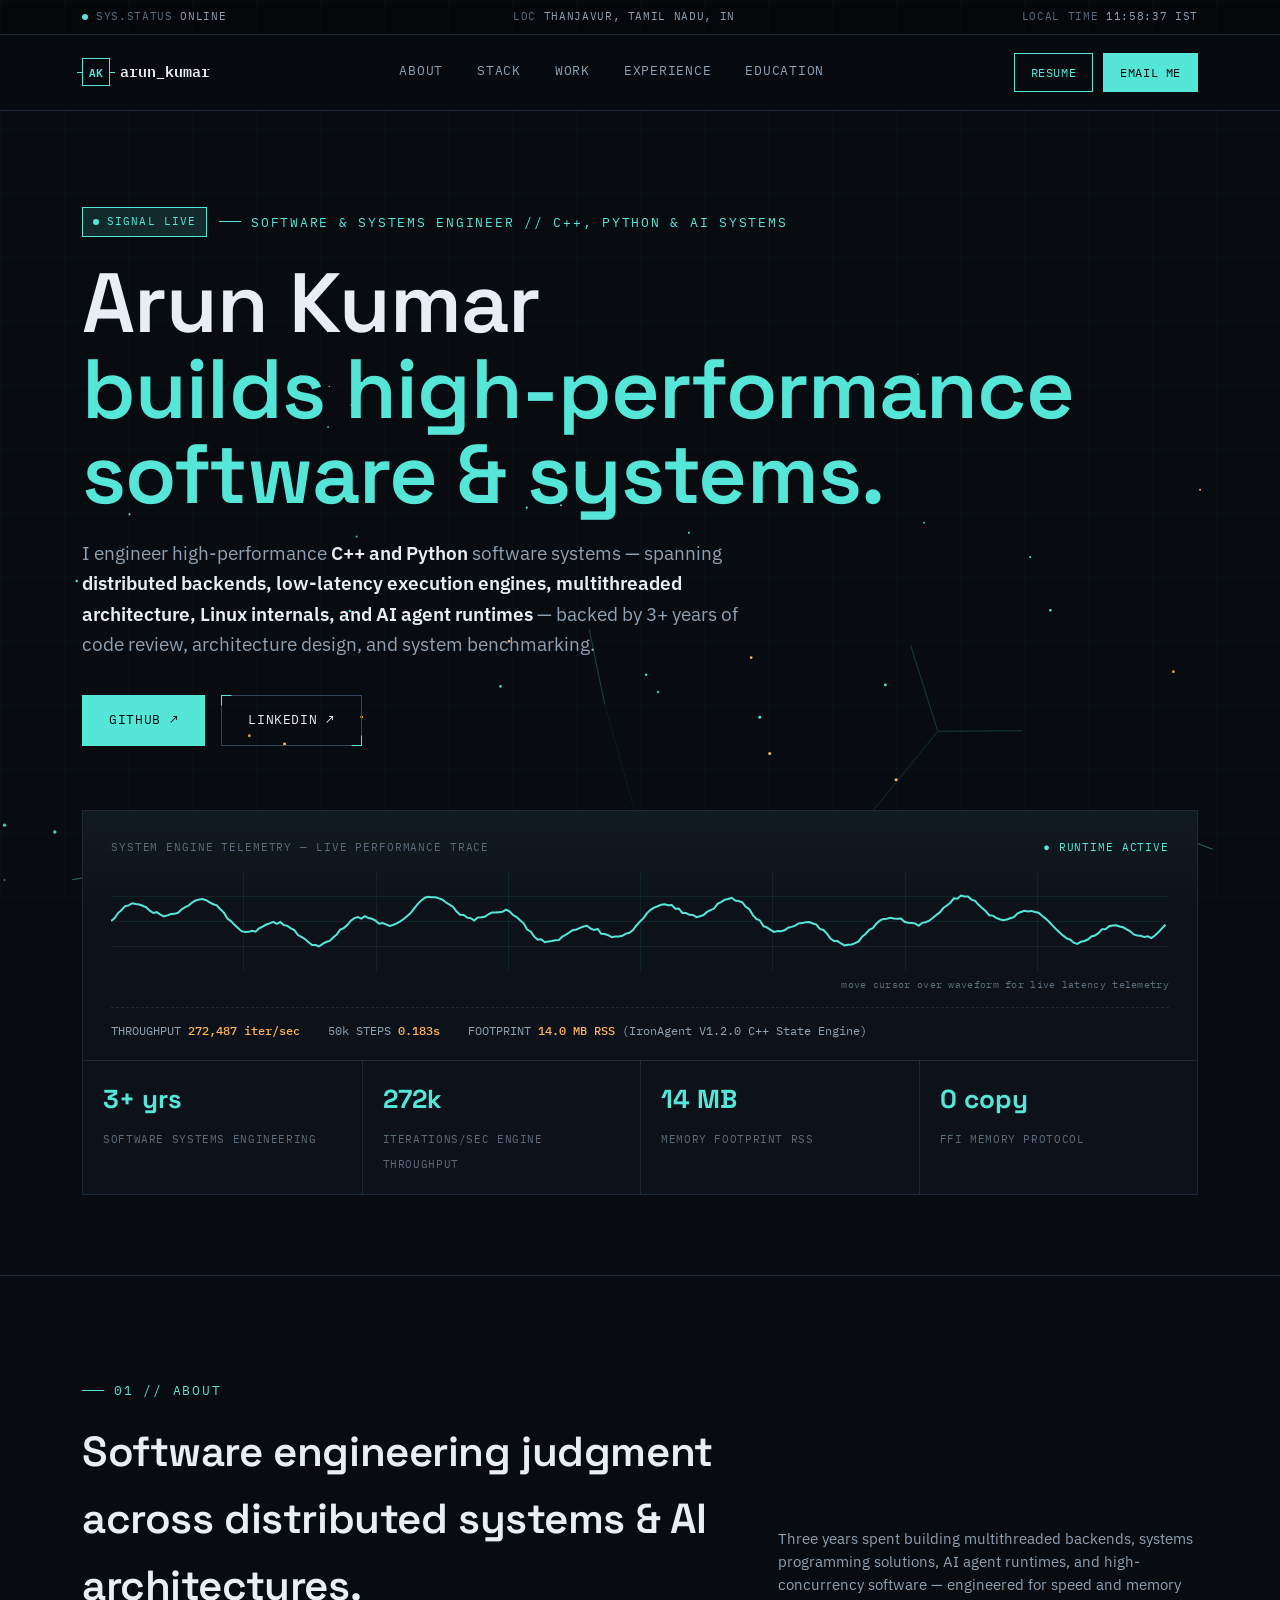
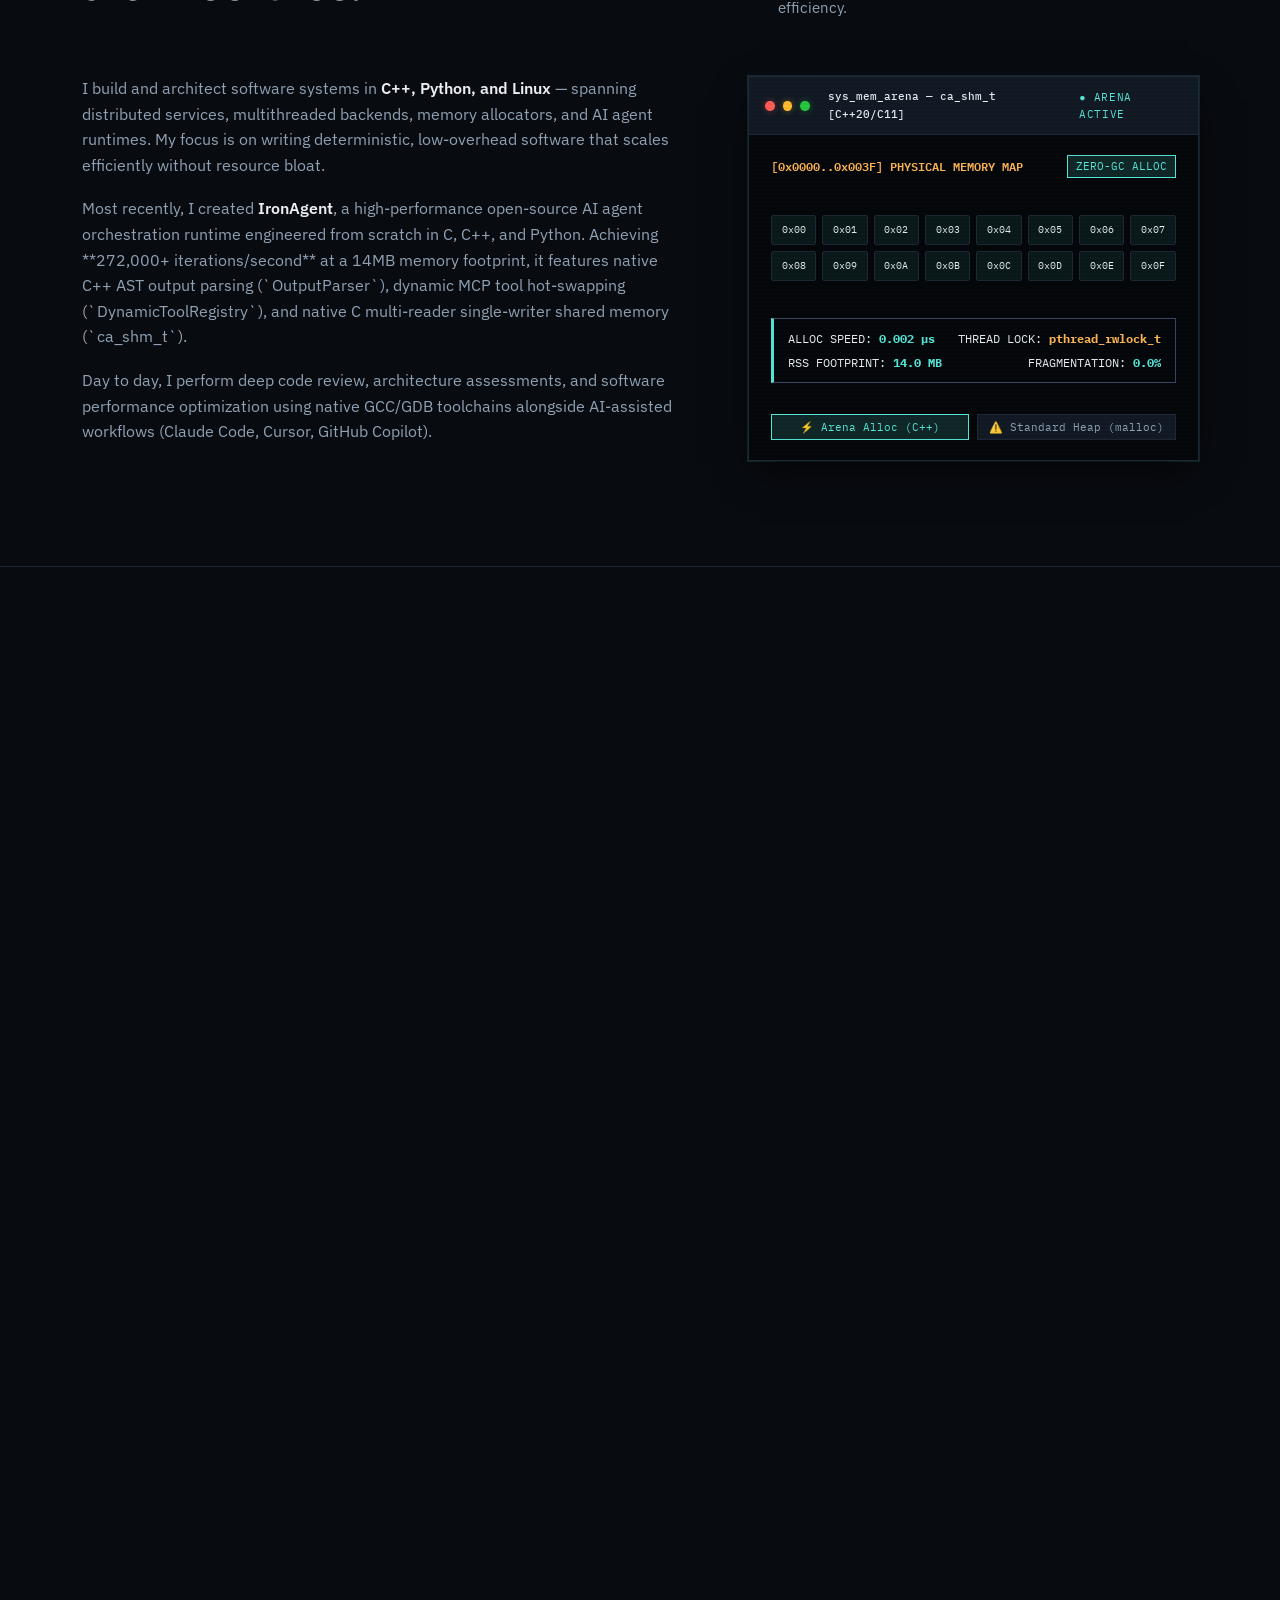
==== commit b69a1fd8: "Update Portfolio with user modifications" ====
--- a/Portfolio.html
+++ b/Portfolio.html
@@ -611,7 +611,7 @@
     <a href="#work">Work</a>
     <a href="#experience">Experience</a>
     <a href="#education">Education</a>
-    <a href="Resume.pdf" download="Arun_Kumar_Resume.pdf">📄 Download Resume (PDF)</a>
+    <a href="Resume.pdf" download="Arun_Kumar_Resume.pdf">Resume(PDF)</a>
     <a href="mailto:elarion.me@gmail.com">Email me</a>
   </div>
 </header>
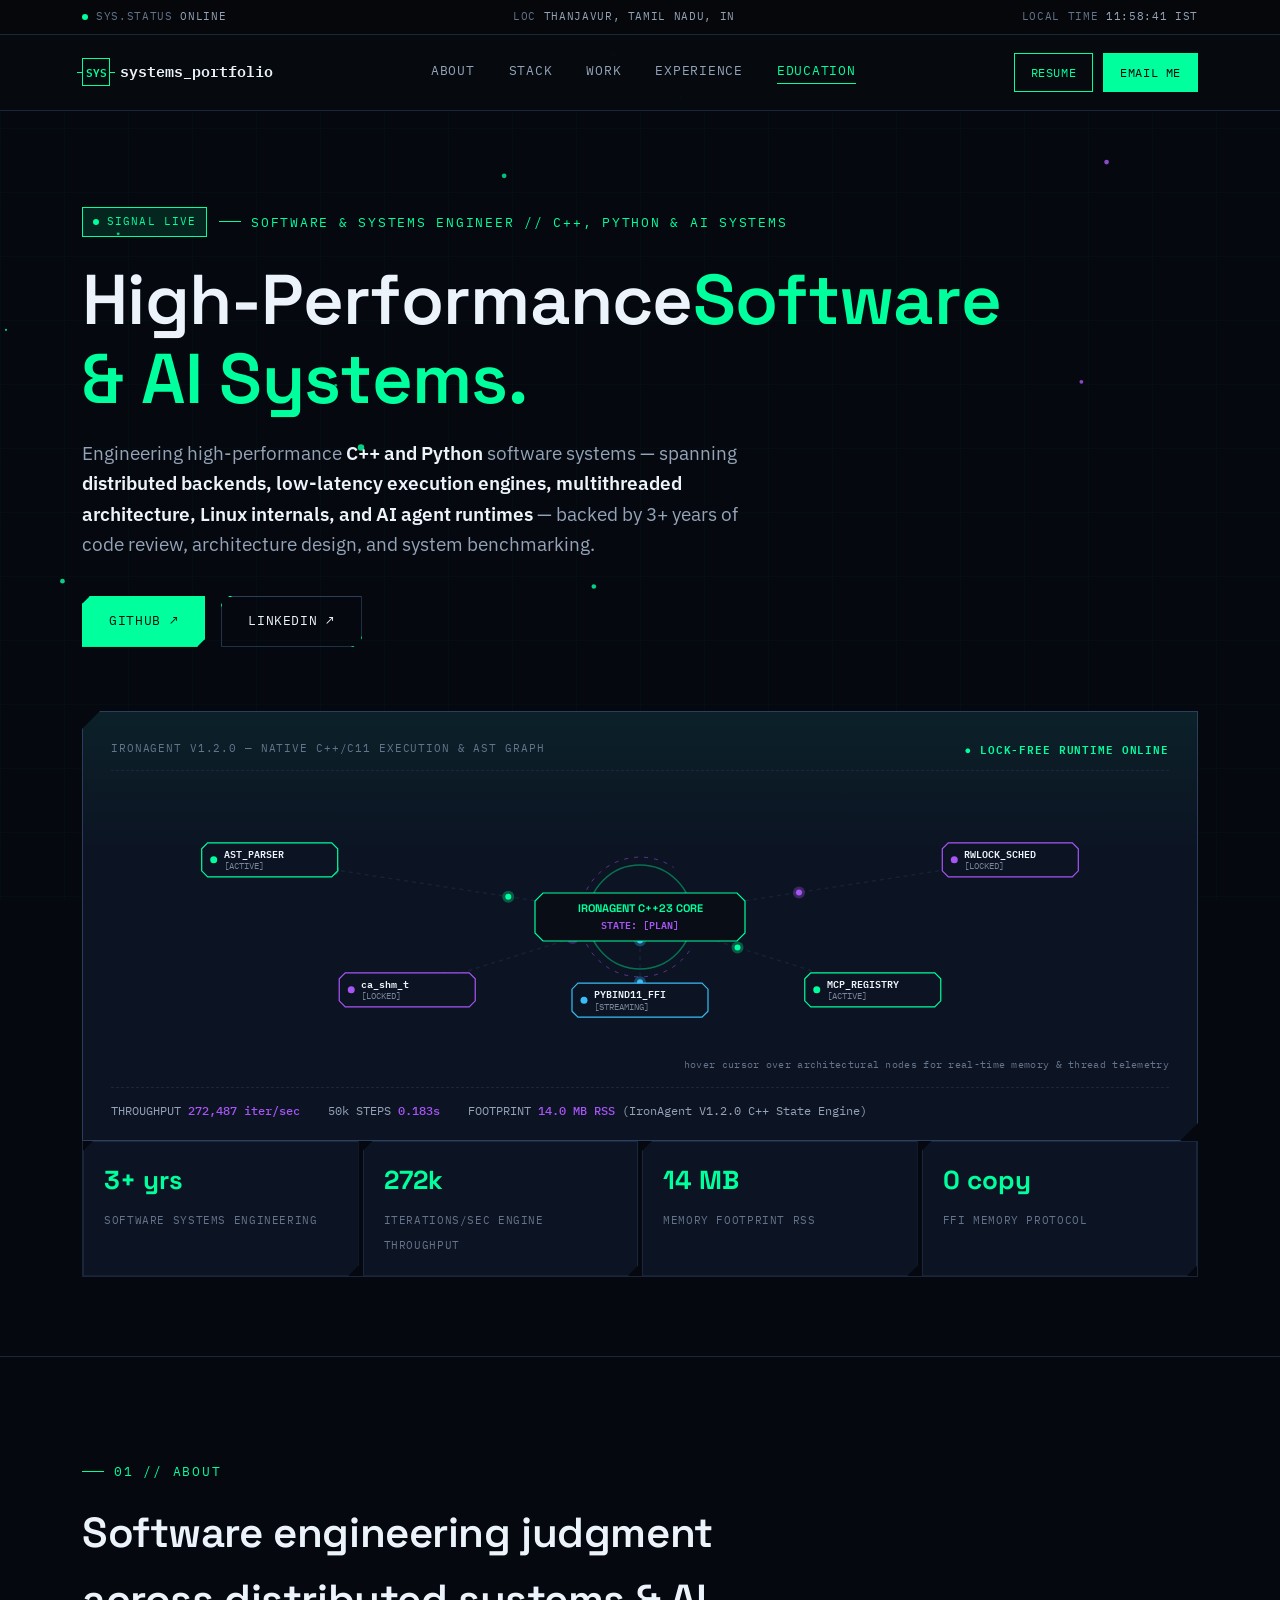
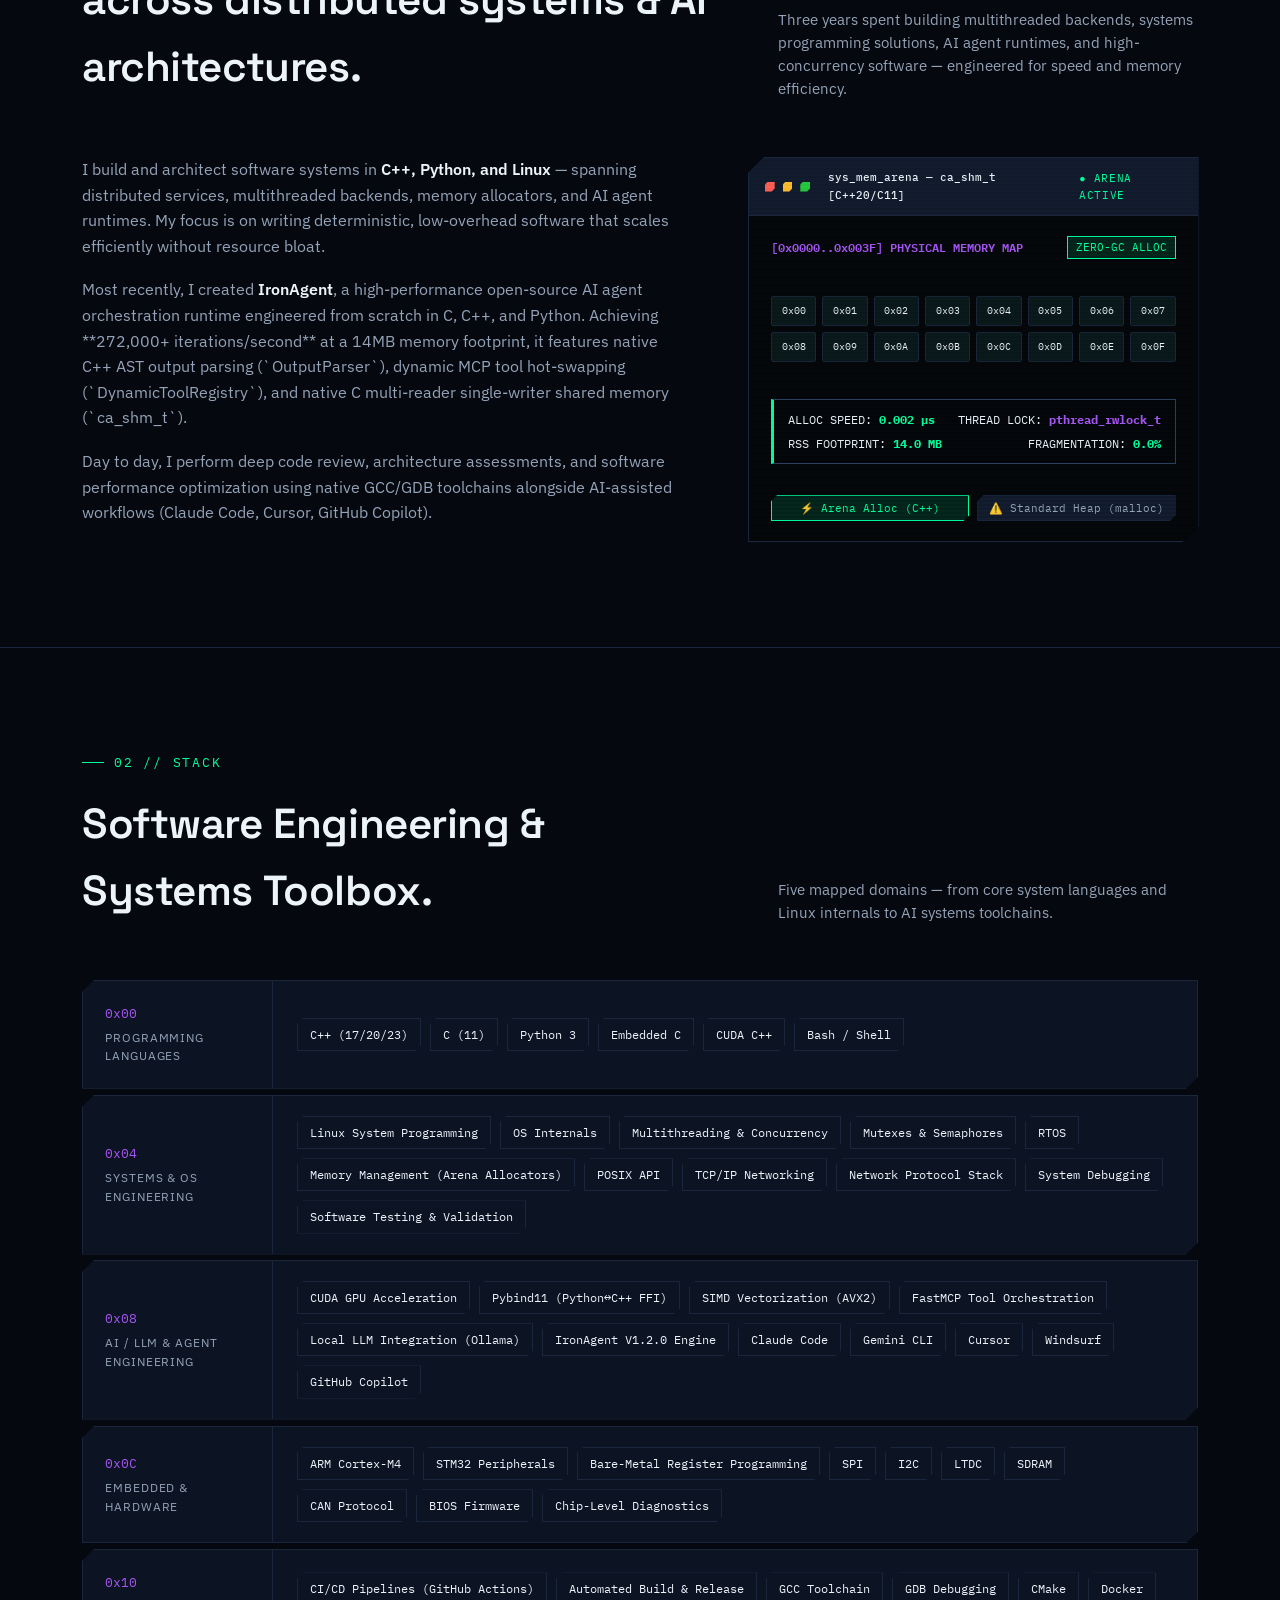
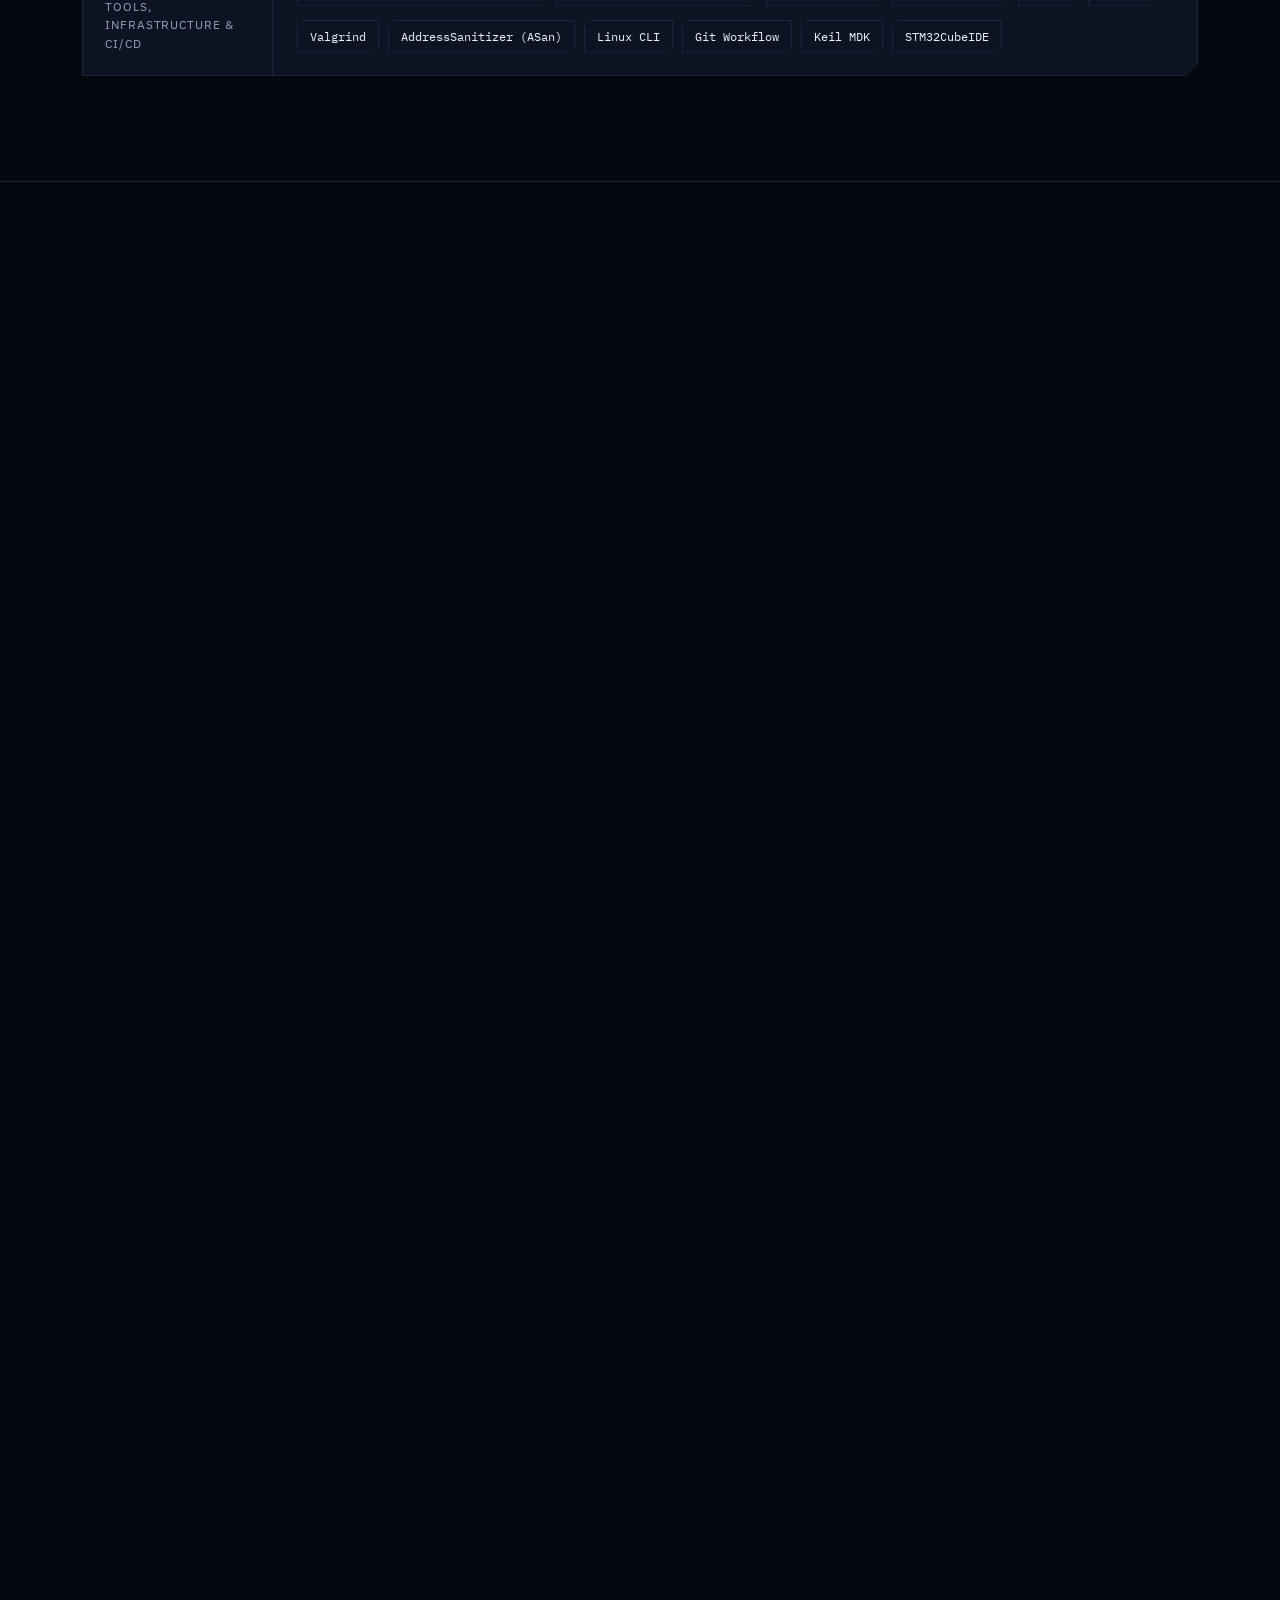
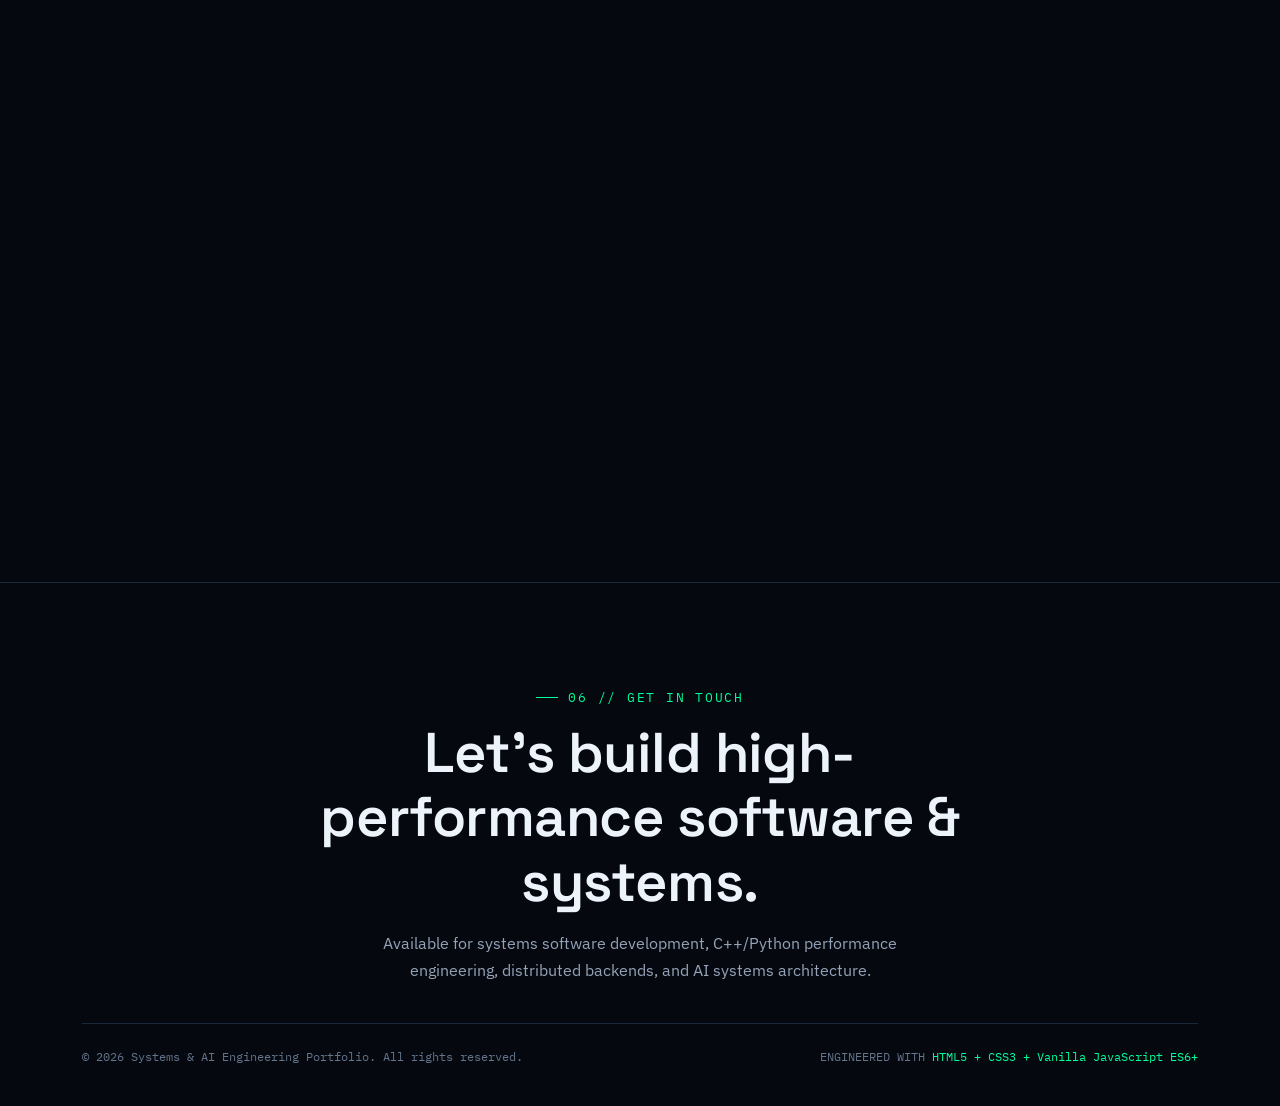
==== commit 869b9835: "Add Portfolio.html and Resume.pdf" ====
--- a/Portfolio.html
+++ b/Portfolio.html
@@ -3,27 +3,39 @@
 <head>
 <meta charset="UTF-8">
 <meta name="viewport" content="width=device-width, initial-scale=1.0">
-<title>Arun Kumar — Software Systems &amp; AI Engineer</title>
-<meta name="description" content="Portfolio of Arun Kumar — Software Systems & AI Engineer specializing in high-performance C++, Python, AI agent runtimes, and low-latency system architecture.">
+<title>Software Systems &amp; AI Engineering — Projects Portfolio</title>
+<meta name="description" content="Projects Portfolio — Software Systems & AI Engineering specializing in high-performance C++, Python, AI agent runtimes, and low-latency system architecture.">
+
+<!-- Open Graph / Social Media Meta -->
+<meta property="og:title" content="Software Systems & AI Engineering — Projects Portfolio">
+<meta property="og:description" content="High-performance C++ and Python systems — distributed backends, AI agent runtimes, and low-latency architecture.">
+<meta property="og:type" content="website">
+<meta name="twitter:card" content="summary_large_image">
+<meta name="twitter:title" content="Software Systems & AI Engineering Portfolio">
+<meta name="twitter:description" content="High-performance C++, Python, AI agent runtimes, and system architecture.">
+
+<!-- SVG Favicon Data URI -->
+<link rel="icon" type="image/svg+xml" href="data:image/svg+xml,<svg xmlns='http://www.w3.org/2000/svg' viewBox='0 0 32 32'><rect width='32' height='32' fill='%2305080e'/><rect x='4' y='4' width='24' height='24' stroke='%2300ff9d' stroke-width='2' fill='none'/><text x='16' y='21' fill='%2300ff9d' font-family='monospace' font-size='10' font-weight='bold' text-anchor='middle'>SYS</text></svg>">
+
 <link rel="preconnect" href="https://fonts.googleapis.com">
 <link rel="preconnect" href="https://fonts.gstatic.com" crossorigin>
 <link href="https://fonts.googleapis.com/css2?family=Space+Grotesk:wght@500;600;700&family=IBM+Plex+Sans:wght@400;500;600&family=IBM+Plex+Mono:wght@400;500;600&display=swap" rel="stylesheet">
 <style>
   :root{
-    --bg:#080b10;
-    --panel:#0d121a;
-    --panel-2:#121924;
-    --border:#1e2836;
-    --border-hover:#35465e;
-    --text:#e8eef4;
-    --muted:#8fa1b3;
-    --muted-2:#5c6b7a;
-    --cyan:#55e6d8;
-    --cyan-dim:rgba(85,230,216,.14);
-    --amber:#ffb454;
-    --amber-dim:rgba(255,180,84,.14);
-    --blue:#70a5ff;
-    --blue-dim:rgba(112,165,255,.14);
+    --bg:#05080e;
+    --panel:#0c1322;
+    --panel-2:#121b2d;
+    --border:#1a263b;
+    --border-hover:#2b3e5e;
+    --text:#ecf3fa;
+    --muted:#94a3b8;
+    --muted-2:#64748b;
+    --cyan:#00ff9d;
+    --cyan-dim:rgba(0, 255, 157, 0.12);
+    --amber:#a855f7;
+    --amber-dim:rgba(168, 85, 247, 0.12);
+    --blue:#38bdf8;
+    --blue-dim:rgba(56, 189, 248, 0.12);
     --mono:'IBM Plex Mono', ui-monospace, monospace;
     --sans:'IBM Plex Sans', system-ui, sans-serif;
     --display:'Space Grotesk', system-ui, sans-serif;
@@ -31,15 +43,30 @@
   }
 
   *{box-sizing:border-box;}
-  html{scroll-behavior:smooth;}
+  html{
+    scroll-behavior:smooth;
+    -webkit-text-size-adjust:100%;
+  }
   body{
     margin:0;
     background:var(--bg);
     color:var(--text);
     font-family:var(--sans);
     -webkit-font-smoothing:antialiased;
+    -moz-osx-font-smoothing:grayscale;
+    text-rendering:optimizeLegibility;
     line-height:1.6;
     overflow-x:hidden;
+  }
+
+  /* Layout Containment for Skipping Off-Screen Layout Passes */
+  section, .proj-card, .edu-card, .scope, .reg-row, .terminal {
+    contain: content;
+  }
+
+  /* Suppress scrollbar and page scroll during preloader loading phase */
+  body.preloading {
+    overflow: hidden !important;
   }
   body::before{
     content:"";
@@ -48,10 +75,12 @@
     pointer-events:none;
     z-index:0;
     background-image:
-      linear-gradient(rgba(85,230,216,.025) 1px, transparent 1px),
-      linear-gradient(90deg, rgba(85,230,216,.025) 1px, transparent 1px);
+      linear-gradient(rgba(0,255,157,.025) 1px, transparent 1px),
+      linear-gradient(90deg, rgba(0,255,157,.025) 1px, transparent 1px);
     background-size:64px 64px;
   }
+
+  /* Background Grid Overlay */
 
   #neuralCanvas{
     position:fixed;
@@ -64,13 +93,41 @@
     mix-blend-mode:screen;
   }
 
+  /* Mobile Performance Fallbacks for Low-End GPUs */
+  @media (max-width: 768px), (hover: none) {
+    header.nav {
+      backdrop-filter: none !important;
+      -webkit-backdrop-filter: none !important;
+      background: rgba(5, 8, 14, 0.96) !important;
+    }
+    #neuralCanvas {
+      mix-blend-mode: normal !important;
+      opacity: 0.4 !important;
+    }
+  }
+
   ::selection{background:var(--cyan-dim); color:var(--cyan);}
   a{color:inherit;}
   :focus-visible{outline:2px solid var(--cyan); outline-offset:3px;}
 
-  ::-webkit-scrollbar{width:10px;}
-  ::-webkit-scrollbar-track{background:var(--bg);}
-  ::-webkit-scrollbar-thumb{background:var(--border-hover); border-radius:0;}
+  /* Unique Futuristic Cyberpunk Scrollbar */
+  ::-webkit-scrollbar {
+    width: 10px;
+  }
+  ::-webkit-scrollbar-track {
+    background: #05080e;
+    border-left: 1px solid var(--border);
+  }
+  ::-webkit-scrollbar-thumb {
+    background: linear-gradient(180deg, var(--cyan), var(--amber));
+    clip-path: polygon(0 4px, 4px 0, 100% 0, 100% calc(100% - 4px), calc(100% - 4px) 100%, 0 100%);
+    border: 1px solid var(--border-hover);
+    transition: all 0.3s ease;
+  }
+  ::-webkit-scrollbar-thumb:hover {
+    background: linear-gradient(180deg, var(--cyan), var(--blue));
+    box-shadow: 0 0 14px var(--cyan);
+  }
 
   .wrap{max-width:var(--maxw); margin:0 auto; padding:0 32px; position:relative; z-index:1;}
 
@@ -117,7 +174,6 @@
     50%{box-shadow:0 0 0 5px rgba(85,230,216,0);}
   }
   .statusbar .seg span{color:var(--muted);}
-
   /* ---------- nav ---------- */
   header.nav{
     position:sticky; top:0; z-index:50;
@@ -151,8 +207,9 @@
     content:""; position:absolute; left:0; bottom:0; height:1px; width:0;
     background:var(--cyan); transition:width .25s ease;
   }
-  nav.links a:hover{color:var(--text);}
-  nav.links a:hover::after{width:100%;}
+  nav.links a:hover, nav.links a.active{color:var(--text);}
+  nav.links a:hover::after, nav.links a.active::after{width:100%;}
+  nav.links a.active{color:var(--cyan);}
 
   .nav-cta{
     font-family:var(--mono); font-size:12px; letter-spacing:.05em; text-transform:uppercase;
@@ -185,11 +242,32 @@
   .live-tag i{width:6px;height:6px;border-radius:50%;background:var(--cyan); animation:pulseDot 1.8s ease-in-out infinite;}
 
   .hero h1{
-    font-size:clamp(42px, 7vw, 84px);
-    line-height:1.02;
+    font-size:clamp(38px, 5.5vw, 72px);
+    line-height:1.12;
     margin-bottom:20px;
-  }
-  .hero h1 .last{color:var(--cyan);}
+    max-width:960px;
+    letter-spacing:-0.01em;
+  }
+  .hero h1 .last{color:var(--cyan); display:inline;}
+
+  /* Word & Letter Entrance Animation */
+  .animated-heading .word {
+    display: inline-block;
+    white-space: nowrap;
+  }
+  .animated-heading .char {
+    display: inline-block;
+    opacity: 0;
+    transform: translateY(16px) scale(0.92);
+    filter: blur(4px);
+    will-change: transform, opacity, filter;
+    transition: opacity 0.4s cubic-bezier(0.16, 1, 0.3, 1), transform 0.4s cubic-bezier(0.16, 1, 0.3, 1), filter 0.4s ease;
+  }
+  .animated-heading .char.visible {
+    opacity: 1;
+    transform: translateY(0) scale(1);
+    filter: blur(0);
+  }
 
   .hero-sub{
     font-size:clamp(16px,2vw,19px);
@@ -201,12 +279,14 @@
 
   .hero-actions{display:flex; gap:16px; flex-wrap:wrap; margin-bottom:64px;}
 
+  /* ---------- Cut Edge Modern Chamfered Tiles System ---------- */
   .pad-btn{
     position:relative;
     font-family:var(--mono); font-size:13px; letter-spacing:.05em; text-transform:uppercase;
     text-decoration:none; padding:14px 26px;
     border:1px solid var(--border-hover);
     color:var(--text);
+    clip-path: polygon(0 8px, 8px 0, 100% 0, 100% calc(100% - 8px), calc(100% - 8px) 100%, 0 100%);
     transition:border-color .25s ease, color .25s ease, transform .2s ease;
   }
   .pad-btn::before,.pad-btn::after{
@@ -221,28 +301,32 @@
 
   /* scope panel */
   .scope{
-    border:1px solid var(--border);
-    background:linear-gradient(180deg, rgba(85,230,216,.04), transparent 40%), var(--panel);
+    border:1px solid var(--border-hover);
+    background:linear-gradient(180deg, rgba(0,255,157,0.06), transparent 35%), var(--panel);
     padding:28px 28px 20px;
+    clip-path: polygon(0 18px, 18px 0, 100% 0, 100% calc(100% - 18px), calc(100% - 18px) 100%, 0 100%);
+    box-shadow: 0 20px 50px -10px rgba(0,0,0,0.8), 0 0 0 1px rgba(0,255,157,0.15);
   }
   .scope-head{
     display:flex; justify-content:space-between; align-items:center;
     font-family:var(--mono); font-size:11px; letter-spacing:.08em; color:var(--muted-2);
-    margin-bottom:14px; text-transform:uppercase;
-  }
-  .scope-head span.rd{color:var(--cyan);}
-  .scope-canvas-wrap{position:relative; width:100%; height:100px;}
+    margin-bottom:16px; text-transform:uppercase; border-bottom: 1px dashed var(--border); padding-bottom: 12px;
+  }
+  .scope-head span.rd{color:var(--cyan); font-weight:600;}
+  .scope-canvas-wrap{position:relative; width:100%; height:260px;}
   #scopeCanvas{display:block; width:100%; height:100%; cursor:crosshair;}
   .scope-readout{
-    position:absolute; top:6px; transform:translateX(-50%);
-    font-family:var(--mono); font-size:10.5px; letter-spacing:.04em;
-    background:#080b10; border:1px solid var(--border-hover); color:var(--amber);
-    padding:3px 8px; white-space:nowrap; pointer-events:none;
+    position:absolute; top:8px; transform:translateX(-50%);
+    font-family:var(--mono); font-size:11px; letter-spacing:.04em;
+    background:#05080e; border:1px solid var(--cyan); color:var(--text);
+    padding:5px 12px; white-space:nowrap; pointer-events:none;
     opacity:0; transition:opacity .12s ease; z-index:2;
+    box-shadow: 0 8px 20px rgba(0,0,0,0.8), 0 0 12px rgba(0,255,157,0.3);
+    clip-path: polygon(0 6px, 6px 0, 100% 0, 100% calc(100% - 6px), calc(100% - 6px) 100%, 0 100%);
   }
   .scope-hint{
     font-family:var(--mono); font-size:10px; color:var(--muted-2);
-    text-align:right; margin-top:6px; letter-spacing:.03em;
+    text-align:right; margin-top:10px; letter-spacing:.03em;
   }
   .scope-foot{
     display:flex; gap:28px; flex-wrap:wrap;
@@ -254,12 +338,13 @@
   .stat-row{
     display:grid; grid-template-columns:repeat(4,1fr);
     border:1px solid var(--border); border-top:0; margin-top:0;
+    gap:4px;
   }
   .stat-row div{
-    padding:18px 20px; border-left:1px solid var(--border);
+    padding:18px 20px; border:1px solid var(--border);
     background:var(--panel);
-  }
-  .stat-row div:first-child{border-left:0;}
+    clip-path: polygon(0 10px, 10px 0, 100% 0, 100% calc(100% - 10px), calc(100% - 10px) 100%, 0 100%);
+  }
   .stat-row b{
     display:block; font-family:var(--display); font-size:26px; color:var(--cyan); margin-bottom:4px;
   }
@@ -299,6 +384,7 @@
   .terminal{
     border:1px solid var(--border); background:#05070a; font-family:var(--mono); font-size:13px;
     position:relative; overflow:hidden; box-shadow:0 14px 40px -10px rgba(0,0,0,0.8), 0 0 0 1px rgba(85,230,216,0.15);
+    clip-path: polygon(0 16px, 16px 0, 100% 0, 100% calc(100% - 16px), calc(100% - 16px) 100%, 0 100%);
   }
   .terminal::after{
     content:""; position:absolute; inset:0; pointer-events:none;
@@ -309,15 +395,17 @@
     display:flex; align-items:center; gap:8px; padding:11px 16px; border-bottom:1px solid var(--border);
     background:var(--panel-2); font-family:var(--mono); font-size:11px; color:var(--muted);
   }
-  .terminal-bar .btn-red{ width:10px; height:10px; border-radius:50%; background:#ff5f56; box-shadow:0 0 6px rgba(255,95,86,0.4); }
-  .terminal-bar .btn-yel{ width:10px; height:10px; border-radius:50%; background:#ffbd2e; box-shadow:0 0 6px rgba(255,189,46,0.4); }
-  .terminal-bar .btn-grn{ width:10px; height:10px; border-radius:50%; background:#27c93f; box-shadow:0 0 6px rgba(39,201,63,0.4); }
+  .terminal-bar .btn-red{ width:10px; height:10px; border-radius:0; clip-path:polygon(0 3px, 3px 0, 100% 0, 100% calc(100% - 3px), calc(100% - 3px) 100%, 0 100%); background:#ff5f56; }
+  .terminal-bar .btn-yel{ width:10px; height:10px; border-radius:0; clip-path:polygon(0 3px, 3px 0, 100% 0, 100% calc(100% - 3px), calc(100% - 3px) 100%, 0 100%); background:#ffbd2e; }
+  .terminal-bar .btn-grn{ width:10px; height:10px; border-radius:0; clip-path:polygon(0 3px, 3px 0, 100% 0, 100% calc(100% - 3px), calc(100% - 3px) 100%, 0 100%); background:#27c93f; }
 
   /* ---------- stack / register map ---------- */
-  .reg-list{display:flex; flex-direction:column; gap:1px; background:var(--border); border:1px solid var(--border);}
+  .reg-list{display:flex; flex-direction:column; gap:6px; background:transparent;}
   .reg-row{
     background:var(--panel); display:grid; grid-template-columns:190px 1fr; gap:0;
     position:relative; overflow:hidden; transition:background 0.3s ease;
+    border:1px solid var(--border);
+    clip-path: polygon(0 12px, 12px 0, 100% 0, 100% calc(100% - 12px), calc(100% - 12px) 100%, 0 100%);
   }
   .reg-row::before{
     content:""; position:absolute; top:0; left:0; width:100%; height:100%;
@@ -345,6 +433,8 @@
   .chip-tag{
     font-family:var(--mono); font-size:12px; color:var(--text);
     border:1px solid var(--border); padding:6px 12px; cursor:pointer; position:relative;
+    border-radius:0 !important;
+    clip-path: polygon(0 6px, 6px 0, 100% 0, 100% calc(100% - 6px), calc(100% - 6px) 100%, 0 100%);
     transition:transform 0.2s cubic-bezier(0.2, 0.8, 0.2, 1), border-color 0.2s ease, color 0.2s ease, background 0.2s ease, box-shadow 0.2s ease;
   }
   .chip-tag:hover{
@@ -362,18 +452,18 @@
   .proj-card{
     background:var(--panel); padding:32px; display:flex; flex-direction:column; gap:16px;
     border:1px solid var(--border); position:relative; overflow:hidden;
-    transition:transform 0.25s cubic-bezier(0.2, 0.8, 0.2, 1), border-color 0.3s ease, box-shadow 0.3s ease;
-    transform-style:preserve-3d; will-change:transform;
+    clip-path: polygon(0 18px, 18px 0, 100% 0, 100% calc(100% - 18px), calc(100% - 18px) 100%, 0 100%);
+    transition:transform 0.25s cubic-bezier(0.2, 0.8, 0.2, 1), border-color 0.3s ease;
+    transform-style:preserve-3d;
   }
   .proj-card::before{
     content:""; position:absolute; inset:0;
-    background:radial-gradient(500px circle at var(--mouse-x, 50%) var(--mouse-y, 50%), rgba(85,230,216,0.08), transparent 40%);
+    background:radial-gradient(500px circle at var(--mouse-x, 50%) var(--mouse-y, 50%), rgba(0,255,157,0.12), transparent 45%);
     opacity:0; transition:opacity 0.3s ease; pointer-events:none; z-index:1;
   }
   .proj-card:hover::before{ opacity:1; }
   .proj-card:hover{
     border-color:var(--cyan);
-    box-shadow:0 14px 36px -10px rgba(85,230,216,0.18), 0 0 0 1px rgba(85,230,216,0.25);
   }
   .proj-card::after{
     content:""; position:absolute; top:0; left:0; width:100%; height:2px;
@@ -399,6 +489,7 @@
   .proj-tags{display:flex; flex-wrap:wrap; gap:8px; margin-top:auto; padding-top:6px; position:relative; z-index:2;}
   .proj-tags span{
     font-family:var(--mono); font-size:10.5px; color:var(--muted-2); border:1px solid var(--border); padding:4px 9px;
+    clip-path: polygon(0 4px, 4px 0, 100% 0, 100% calc(100% - 4px), calc(100% - 4px) 100%, 0 100%);
     transition:color 0.2s ease, border-color 0.2s ease, background 0.2s ease;
   }
   .proj-card:hover .proj-tags span{ border-color:var(--border-hover); color:var(--text); }
@@ -408,16 +499,19 @@
     font-family:var(--mono); font-size:10px; letter-spacing:.08em; text-transform:uppercase;
     color:var(--cyan); border:1px solid var(--cyan); padding:4px 10px; white-space:nowrap; background:var(--cyan-dim);
     box-shadow:0 0 10px rgba(85,230,216,0.2);
+    clip-path: polygon(0 5px, 5px 0, 100% 0, 100% calc(100% - 5px), calc(100% - 5px) 100%, 0 100%);
   }
 
   /* Animated State Machine Loop Badge for IronAgent */
   .state-loop-badge{
     display:flex; align-items:center; gap:8px; font-family:var(--mono); font-size:11px;
     background:rgba(8,11,16,0.8); border:1px solid var(--border-hover); padding:6px 12px; margin-top:6px;
-    color:var(--muted); width:fit-content; border-radius:4px;
+    color:var(--muted); width:fit-content; border-radius:0 !important;
+    clip-path: polygon(0 6px, 6px 0, 100% 0, 100% calc(100% - 6px), calc(100% - 6px) 100%, 0 100%);
   }
   .state-loop-badge span.st{
-    color:var(--cyan); font-weight:600; padding:2px 6px; border-radius:3px;
+    color:var(--cyan); font-weight:600; padding:2px 6px; border-radius:0 !important;
+    clip-path: polygon(0 3px, 3px 0, 100% 0, 100% calc(100% - 3px), calc(100% - 3px) 100%, 0 100%);
     animation:stateGlow 4s infinite;
   }
   .state-loop-badge span.st:nth-child(1){ animation-delay:0s; }
@@ -440,7 +534,8 @@
   .mem-entry:last-child{padding-bottom:0;}
   .mem-entry::before{
     content:""; position:absolute; left:-28px; top:6px; width:10px; height:10px;
-    background:var(--bg); border:2px solid var(--cyan); border-radius:50%;
+    background:var(--bg); border:2px solid var(--cyan); border-radius:0 !important;
+    clip-path: polygon(0 3px, 3px 0, 100% 0, 100% calc(100% - 3px), calc(100% - 3px) 100%, 0 100%);
     transform:translateX(-4px); transition:all 0.3s ease; box-shadow:0 0 8px rgba(85,230,216,0.5);
   }
   .mem-entry:hover::before{
@@ -454,6 +549,7 @@
   .mem-date{
     font-family:var(--mono); font-size:11px; color:var(--cyan);
     background:var(--cyan-dim); border:1px solid var(--cyan); padding:1px 8px; margin-left:4px;
+    clip-path: polygon(0 4px, 4px 0, 100% 0, 100% calc(100% - 4px), calc(100% - 4px) 100%, 0 100%);
   }
   .mem-entry ul{margin:0; padding:0; list-style:none; display:flex; flex-direction:column; gap:6px; max-width:760px;}
   .mem-entry li{font-size:14px; color:var(--muted); padding-left:18px; position:relative; line-height:1.55;}
@@ -464,6 +560,7 @@
   .edu-card{
     background:var(--panel); padding:32px; border:1px solid var(--border);
     position:relative; overflow:hidden; transform-style:preserve-3d; will-change:transform;
+    clip-path: polygon(0 18px, 18px 0, 100% 0, 100% calc(100% - 18px), calc(100% - 18px) 100%, 0 100%);
     transition:transform 0.25s cubic-bezier(0.2, 0.8, 0.2, 1), border-color 0.3s ease, box-shadow 0.3s ease;
   }
   .edu-card::before{
@@ -480,6 +577,25 @@
   .edu-card h3{font-size:19px; margin-bottom:8px; line-height:1.3; transition:color 0.2s ease;}
   .edu-card:hover h3{ color:var(--cyan); }
   .edu-card p{margin:0; color:var(--muted); font-size:13.5px; font-family:var(--mono); line-height:1.8;}
+
+  /* Interactive Benchmark Switcher Tabs */
+  .bench-tabs { display: flex; gap: 8px; margin-top: 10px; flex-wrap: wrap; position:relative; z-index:2; }
+  .bench-tab {
+    font-family: var(--mono); font-size: 11px; color: var(--muted);
+    background: var(--panel-2); border: 1px solid var(--border); padding: 6px 12px;
+    cursor: pointer; transition: all 0.2s ease; border-radius:0 !important;
+    clip-path: polygon(0 6px, 6px 0, 100% 0, 100% calc(100% - 6px), calc(100% - 6px) 100%, 0 100%);
+  }
+  .bench-tab.active, .bench-tab:hover {
+    color: var(--cyan); border-color: var(--cyan); background: var(--cyan-dim);
+  }
+  .bench-display {
+    font-family: var(--mono); font-size: 12.5px; background: rgba(5,7,10,0.9);
+    border: 1px solid var(--border-hover); padding: 12px 16px; margin-top: 8px;
+    border-left: 3px solid var(--amber); color: var(--text); position:relative; z-index:2;
+    transition: all 0.2s ease;
+    clip-path: polygon(0 10px, 10px 0, 100% 0, 100% calc(100% - 10px), calc(100% - 10px) 100%, 0 100%);
+  }
 
   /* ---------- contact / footer ---------- */
   footer{border-top:1px solid var(--border); padding:104px 0 40px;}
@@ -510,31 +626,30 @@
     padding: 12px 20px; box-shadow: 0 8px 24px rgba(85,230,216,0.25);
     opacity: 0; transform: translateY(12px); transition: opacity 0.3s ease, transform 0.3s ease;
     pointer-events: none;
+    clip-path: polygon(0 8px, 8px 0, 100% 0, 100% calc(100% - 8px), calc(100% - 8px) 100%, 0 100%);
   }
   .toast.show { opacity: 1; transform: translateY(0); }
 
-  /* Interactive Benchmark Switcher Tabs */
-  .bench-tabs { display: flex; gap: 8px; margin-top: 10px; flex-wrap: wrap; position:relative; z-index:2; }
-  .bench-tab {
-    font-family: var(--mono); font-size: 11px; color: var(--muted);
-    background: var(--panel-2); border: 1px solid var(--border); padding: 6px 12px;
-    cursor: pointer; transition: all 0.2s ease;
-  }
-  .bench-tab.active, .bench-tab:hover {
-    color: var(--cyan); border-color: var(--cyan); background: var(--cyan-dim);
-  }
-  .bench-display {
-    font-family: var(--mono); font-size: 12.5px; background: rgba(5,7,10,0.9);
-    border: 1px solid var(--border-hover); padding: 12px 16px; margin-top: 8px;
-    border-left: 3px solid var(--amber); color: var(--text); position:relative; z-index:2;
-    transition: all 0.2s ease;
-  }
-
-  /* Ultra-wide & 4K Monitor Responsive Scaling */
+
+
+  /* =========================================================================
+     DYNAMIC ASPECT RATIO & FLUID RESPONSIVE ADAPTATION
+     ========================================================================= */
   @media (min-width: 1400px){
-    :root{ --maxw: 1340px; }
-    .hero h1{ font-size: clamp(52px, 6.5vw, 92px); }
-    .stat-row b{ font-size: 30px; }
+    :root{ --maxw: clamp(1200px, 85vw, 1560px); }
+    .hero h1{ font-size: clamp(54px, 5.8vw, 96px); }
+    .scope-canvas-wrap{ height: clamp(260px, 28vh, 360px); }
+  }
+
+  /* Ultrawide 21:9 & 32:9 Aspect Ratio Optimization */
+  @media (min-aspect-ratio: 21/9) {
+    .wrap { max-width: 1600px; }
+  }
+
+  /* Vertical / Mobile Portrait 9:16 Aspect Ratio */
+  @media (max-aspect-ratio: 1/1) {
+    .scope-canvas-wrap { height: clamp(200px, 35vh, 260px); }
+    .proj-card { padding: 24px; }
   }
 
   /* Tablet & Laptop Responsive Scaling */
@@ -552,18 +667,82 @@
     .proj-card[style*="grid-column: span 2"]{ grid-column: span 1 !important; }
     .reg-row{grid-template-columns:1fr;}
     .reg-addr{border-right:0; border-bottom:1px solid var(--border);}
-    section{padding:72px 0;}
-    .hero{padding:64px 0 56px;}
+    section{padding: clamp(48px, 8vw, 84px) 0;}
+    .hero{padding: clamp(48px, 6vw, 72px) 0 48px;}
     .mem-date{margin-left:0;}
   }
+
   @media (max-width:560px){
-    .wrap{padding:0 20px;}
+    .wrap{padding:0 16px;}
     .statusbar .seg:nth-child(2){display:none;}
     .stat-row{ grid-template-columns: 1fr; }
     .stat-row div{ border-left:0 !important; border-top:1px solid var(--border) !important; }
     .stat-row div:first-child{ border-top:0 !important; }
     .hero-actions{flex-direction:column;}
     .pad-btn{text-align:center;}
+    .scope { padding: 20px 14px 16px !important; }
+    .scope-canvas-wrap { height: clamp(290px, 42vh, 340px) !important; }
+    .scope-head { font-size: 10px !important; letter-spacing: 0.04em !important; }
+  }
+
+  /* =========================================================================
+     FLOATING MINIMALIST QUANTUM PRELOADER OVERLAY
+     ========================================================================= */
+  #sysPreloader {
+    position: fixed; inset: 0; background: #05080e; z-index: 9999;
+    display: flex; flex-direction: column; align-items: center; justify-content: center;
+    font-family: var(--mono); color: var(--text);
+    transition: opacity 0.5s cubic-bezier(0.16, 1, 0.3, 1), filter 0.5s ease, transform 0.5s ease;
+  }
+  #sysPreloader.loaded {
+    opacity: 0; filter: blur(14px); transform: scale(1.06); pointer-events: none;
+  }
+
+  .preloader-core-wrap {
+    position: relative; width: 140px; height: 140px;
+    display: flex; align-items: center; justify-content: center;
+    margin-bottom: 28px;
+  }
+
+  .preloader-orb-outer {
+    position: absolute; inset: 0; border: 2px solid var(--cyan); border-radius: 50%;
+    border-right-color: transparent; border-bottom-color: transparent;
+    box-shadow: 0 0 20px rgba(0,255,157,0.3);
+    animation: orbRotate 2s linear infinite;
+  }
+  .preloader-orb-inner {
+    position: absolute; inset: 16px; border: 2px solid var(--amber); border-radius: 50%;
+    border-left-color: transparent; border-top-color: transparent;
+    box-shadow: 0 0 20px rgba(168,85,247,0.3);
+    animation: orbRotateRev 1.4s linear infinite;
+  }
+  .preloader-pct-text {
+    font-family: var(--mono); font-size: 26px; font-weight: 700; color: var(--cyan);
+    letter-spacing: -0.02em; text-shadow: 0 0 16px rgba(0,255,157,0.6);
+  }
+
+  @keyframes orbRotate { 0% { transform: rotate(0deg); } 100% { transform: rotate(360deg); } }
+  @keyframes orbRotateRev { 0% { transform: rotate(360deg); } 100% { transform: rotate(-360deg); } }
+
+  .preloader-status-ticker {
+    font-size: 11.5px; letter-spacing: 0.08em; color: var(--muted); text-transform: uppercase;
+    height: 24px; text-align: center; max-width: 480px; padding: 0 20px;
+  }
+  .preloader-status-ticker span { color: var(--cyan); font-weight: 600; }
+
+  /* Cinematic Zoom-Out to Zoom-In Page Entrance */
+  body.preloading main, body.preloading .statusbar, body.preloading header.nav {
+    opacity: 0;
+    transform: scale(0.92) translateY(24px);
+    filter: blur(14px);
+    pointer-events: none;
+    transition: opacity 0.85s cubic-bezier(0.16, 1, 0.3, 1), transform 0.85s cubic-bezier(0.16, 1, 0.3, 1), filter 0.85s cubic-bezier(0.16, 1, 0.3, 1);
+  }
+  body.page-loaded main, body.page-loaded .statusbar, body.page-loaded header.nav {
+    opacity: 1;
+    transform: scale(1.0) translateY(0);
+    filter: blur(0);
+    pointer-events: auto;
   }
 
   @media (prefers-reduced-motion: reduce){
@@ -571,10 +750,108 @@
     .reveal{opacity:1; transform:none; transition:none;}
     .live-tag i, .statusbar .dot{animation:none;}
     .pad-btn:hover{transform:none;}
+    #sysPreloader{display:none !important;}
+    body.preloading main, body.preloading .statusbar, body.preloading header.nav{opacity:1; transform:none; filter:none;}
   }
 </style>
 </head>
-<body>
+<body class="preloading">
+
+<!-- Floating Minimalist Quantum Preloader Overlay -->
+<div id="sysPreloader" aria-label="Loading System Portfolio">
+  <div class="preloader-core-wrap">
+    <div class="preloader-orb-outer"></div>
+    <div class="preloader-orb-inner"></div>
+    <div class="preloader-pct-text" id="preloaderPct">0%</div>
+  </div>
+
+  <div class="preloader-status-ticker" id="preloaderLog">
+    <span>[SYS.BOOT] INITIALIZING C++23 RUNTIME ENGINE...</span>
+  </div>
+
+  <script>
+    (function(){
+      const preloader = document.getElementById('sysPreloader');
+      const pctEl = document.getElementById('preloaderPct');
+      const logEl = document.getElementById('preloaderLog');
+
+      function finish(){
+        document.body.classList.remove('preloading');
+        document.body.classList.add('page-loaded');
+        if(preloader){
+          preloader.classList.add('loaded');
+          preloader.style.opacity = '0';
+          preloader.style.pointerEvents = 'none';
+          setTimeout(function(){
+            preloader.style.display = 'none';
+            if(preloader.parentNode) preloader.parentNode.removeChild(preloader);
+          }, 500);
+        }
+      }
+
+      // Restore / BFCache & History Navigation Protection: unmount preloader immediately
+      window.addEventListener('pageshow', function(e){
+        if(e.persisted || document.readyState === 'complete'){
+          finish();
+        }
+      });
+      window.addEventListener('popstate', function(){
+        finish();
+      });
+
+      if(!preloader){
+        document.body.classList.remove('preloading');
+        document.body.classList.add('page-loaded');
+        return;
+      }
+
+      let isDone = false;
+      function completePreloader(){
+        if(isDone) return;
+        isDone = true;
+        if(pctEl) pctEl.textContent = '100%';
+        finish();
+      }
+
+      // Hard fail-safe unmount at 3.5 seconds
+      const failSafeTimer = setTimeout(completePreloader, 3500);
+
+      const logs = [
+        { t: 200, msg: '[SYS.BOOT] INITIALIZING C++23 KERNEL...' },
+        { t: 800, msg: '[SHM] MOUNTING SHARED MEMORY (ca_shm_t POSIX rwlock)...' },
+        { t: 1600, msg: '[MEM] ALLOCATING ZERO-GC ARENA BUFFERS (14.0 MB)...' },
+        { t: 2400, msg: '[SCHED] BENCHMARKING 8-CORE THREAD PIPELINE (272k ops/s)...' },
+        { t: 3000, msg: '[OK] SYSTEM ONLINE. EXECUTING PORTFOLIO...' }
+      ];
+
+      const duration = 3200;
+      const startTime = performance.now();
+
+      function tick(now){
+        if(isDone) return;
+        const elapsed = now - startTime;
+        const progress = Math.min(100, Math.floor((elapsed / duration) * 100));
+        if(pctEl) pctEl.textContent = progress + '%';
+
+        logs.forEach(function(log){
+          if(elapsed >= log.t && !log.printed){
+            log.printed = true;
+            if(logEl) logEl.innerHTML = '<span>' + log.msg + '</span>';
+          }
+        });
+
+        if(elapsed < duration){
+          requestAnimationFrame(tick);
+        } else {
+          clearTimeout(failSafeTimer);
+          completePreloader();
+        }
+      }
+
+      requestAnimationFrame(tick);
+    })();
+  </script>
+</div>
 
 <!-- High-Tech Cyberpunk Neural Constellation Background Canvas -->
 <canvas id="neuralCanvas" aria-hidden="true"></canvas>
@@ -589,7 +866,7 @@
 
 <header class="nav" id="siteNav">
   <div class="wrap">
-    <a href="#top" class="logo"><span class="chip">AK</span>arun_kumar</a>
+    <a href="#top" class="logo"><span class="chip">SYS</span>systems_portfolio</a>
     <nav class="links">
       <a href="#about">About</a>
       <a href="#stack">Stack</a>
@@ -598,7 +875,7 @@
       <a href="#education">Education</a>
     </nav>
     <div style="display:flex; gap:10px; align-items:center;">
-      <a class="nav-cta" href="Resume.pdf" download="Arun_Kumar_Resume.pdf" style="background:transparent; color:var(--cyan); border:1px solid var(--cyan);">Resume</a>
+      <a class="nav-cta" href="Resume.pdf" download="Resume.pdf" style="background:transparent; color:var(--cyan); border:1px solid var(--cyan);">Resume</a>
       <a class="nav-cta" href="mailto:elarion.me@gmail.com">Email me</a>
     </div>
     <button class="burger" id="burgerBtn" aria-label="Open menu" aria-expanded="false">
@@ -611,7 +888,7 @@
     <a href="#work">Work</a>
     <a href="#experience">Experience</a>
     <a href="#education">Education</a>
-    <a href="Resume.pdf" download="Arun_Kumar_Resume.pdf">Resume(PDF)</a>
+    <a href="Resume.pdf" download="Resume.pdf">Resume(PDF)</a>
     <a href="mailto:elarion.me@gmail.com">Email me</a>
   </div>
 </header>
@@ -625,10 +902,10 @@
         <span class="eyebrow" style="margin:0;">SOFTWARE &amp; SYSTEMS ENGINEER // C++, PYTHON &amp; AI SYSTEMS</span>
       </div>
 
-      <h1 class="reveal">Arun Kumar<br><span class="last">builds high-performance software &amp; systems.</span></h1>
+      <h1 class="reveal animated-heading" id="heroHeading">High-Performance <span class="last">Software &amp; AI Systems.</span></h1>
 
       <p class="hero-sub reveal">
-        I engineer high-performance <b>C++ and Python</b> software systems — spanning <b>distributed backends, low-latency execution engines, multithreaded architecture, Linux internals, and AI agent runtimes</b> — backed by 3+ years of code review, architecture design, and system benchmarking.
+        Engineering high-performance <b>C++ and Python</b> software systems — spanning <b>distributed backends, low-latency execution engines, multithreaded architecture, Linux internals, and AI agent runtimes</b> — backed by 3+ years of code review, architecture design, and system benchmarking.
       </p>
 
       <div class="hero-actions reveal">
@@ -638,14 +915,14 @@
 
       <div class="scope reveal">
         <div class="scope-head">
-          <span>SYSTEM ENGINE TELEMETRY — LIVE PERFORMANCE TRACE</span>
-          <span class="rd">● RUNTIME ACTIVE</span>
+          <span>IRONAGENT V1.2.0 — NATIVE C++/C11 EXECUTION &amp; AST GRAPH</span>
+          <span class="rd">● LOCK-FREE RUNTIME ONLINE</span>
         </div>
         <div class="scope-canvas-wrap" id="scopeCanvasWrap">
           <canvas id="scopeCanvas"></canvas>
           <div class="scope-readout" id="scopeReadout"></div>
         </div>
-        <div class="scope-hint">move cursor over waveform for live latency telemetry</div>
+        <div class="scope-hint">hover cursor over architectural nodes for real-time memory &amp; thread telemetry</div>
         <div class="scope-foot">
           <span>THROUGHPUT <b>272,487 iter/sec</b></span>
           <span>50k STEPS <b>0.183s</b></span>
@@ -653,11 +930,11 @@
         </div>
       </div>
 
-      <div class="stat-row reveal">
-        <div><b>3+ yrs</b><span>Software Systems Engineering</span></div>
-        <div><b>272k</b><span>Iterations/sec Engine Throughput</span></div>
-        <div><b>14 MB</b><span>Memory Footprint RSS</span></div>
-        <div><b>0 copy</b><span>FFI Memory Protocol</span></div>
+      <div class="stat-row reveal" id="statRow">
+        <div><b class="stat-num" data-target="3" data-suffix="+ yrs">3+ yrs</b><span>Software Systems Engineering</span></div>
+        <div><b class="stat-num" data-target="272" data-suffix="k">272k</b><span>Iterations/sec Engine Throughput</span></div>
+        <div><b class="stat-num" data-target="14" data-suffix=" MB">14 MB</b><span>Memory Footprint RSS</span></div>
+        <div><b class="stat-num" data-target="0" data-suffix=" copy">0 copy</b><span>FFI Memory Protocol</span></div>
       </div>
     </div>
   </section>
@@ -769,14 +1046,14 @@
           </div>
         </div>
         <div class="reg-row">
-          <div class="reg-addr">0x10<small>Tools &amp; Infrastructure</small></div>
+          <div class="reg-addr">0x10<small>Tools, Infrastructure &amp; CI/CD</small></div>
           <div class="reg-chips">
+            <span class="chip-tag">CI/CD Pipelines (GitHub Actions)</span><span class="chip-tag">Automated Build &amp; Release</span>
             <span class="chip-tag">GCC Toolchain</span><span class="chip-tag">GDB Debugging</span>
-            <span class="chip-tag">CMake</span><span class="chip-tag">Valgrind</span>
-            <span class="chip-tag">AddressSanitizer (ASan)</span><span class="chip-tag">Keil MDK</span>
-            <span class="chip-tag">STM32CubeIDE</span><span class="chip-tag">Docker</span>
-            <span class="chip-tag">NumPy</span><span class="chip-tag">Pandas</span>
-            <span class="chip-tag">Linux CLI</span><span class="chip-tag">Git</span>
+            <span class="chip-tag">CMake</span><span class="chip-tag">Docker</span>
+            <span class="chip-tag">Valgrind</span><span class="chip-tag">AddressSanitizer (ASan)</span>
+            <span class="chip-tag">Linux CLI</span><span class="chip-tag">Git Workflow</span>
+            <span class="chip-tag">Keil MDK</span><span class="chip-tag">STM32CubeIDE</span>
           </div>
         </div>
       </div>
@@ -794,9 +1071,18 @@
         <p>From a high-speed AI agent orchestration engine down to low-latency network backends.</p>
       </div>
 
+      <!-- Project Category Filter Pills -->
+      <div class="proj-filters reveal" style="display:flex; gap:8px; margin-bottom:28px; flex-wrap:wrap;">
+        <button class="bench-tab proj-filter-btn active" data-filter="all">ALL (5)</button>
+        <button class="bench-tab proj-filter-btn" data-filter="ai">AI / AGENTS (2)</button>
+        <button class="bench-tab proj-filter-btn" data-filter="systems">SYSTEMS &amp; C++ (3)</button>
+        <button class="bench-tab proj-filter-btn" data-filter="networking">NETWORKING (2)</button>
+        <button class="bench-tab proj-filter-btn" data-filter="embedded">EMBEDDED (1)</button>
+      </div>
+
       <div class="proj-grid reveal">
 
-        <div class="proj-card" style="grid-column: span 2;">
+        <div class="proj-card" data-cat="ai systems" style="grid-column: span 2;">
           <div class="proj-top">
             <span class="proj-id">0x00 / IRONAGENT (V1.2.0)</span>
             <span class="proj-badge">Latest Build · Open Source</span>
@@ -806,6 +1092,7 @@
           <div class="state-loop-badge">
             STATE ENGINE : <span class="st">THINK</span> ➔ <span class="st">PLAN</span> ➔ <span class="st">ACT</span> ➔ <span class="st">REFLECT</span>
           </div>
+
           <p class="proj-diff">Engineered in C, C++, and Python — achieves 272,487 iterations/sec at 14.0 MB RSS memory (50x faster than LangChain).</p>
           
           <div class="bench-tabs">
@@ -825,7 +1112,7 @@
           <div class="proj-tags"><span>Python 3</span><span>C++17</span><span>C11</span><span>CMake</span><span>Pybind11</span><span>MCP</span><span>POSIX Threads</span><span>Shared Memory</span></div>
         </div>
 
-        <div class="proj-card">
+        <div class="proj-card" data-cat="systems">
           <div class="proj-top">
             <span class="proj-id">0x01 / DISTRIBUTED-KVS</span>
             <span class="proj-badge">Systems</span>
@@ -841,7 +1128,7 @@
           <div class="proj-tags"><span>C++17</span><span>Linux Sockets</span><span>Multithreading</span><span>TCP/IP</span></div>
         </div>
 
-        <div class="proj-card">
+        <div class="proj-card" data-cat="networking systems">
           <div class="proj-top">
             <span class="proj-id">0x02 / FAST-RPC</span>
             <span class="proj-badge">Networking</span>
@@ -857,7 +1144,7 @@
           <div class="proj-tags"><span>C++</span><span>Python</span><span>Binary Protocol</span><span>RPC</span></div>
         </div>
 
-        <div class="proj-card">
+        <div class="proj-card" data-cat="embedded systems">
           <div class="proj-top">
             <span class="proj-id">0x03 / CAN-SIM</span>
             <span class="proj-badge">Simulation</span>
@@ -873,7 +1160,7 @@
           <div class="proj-tags"><span>C++</span><span>C11</span><span>Multithreading</span><span>GDB</span></div>
         </div>
 
-        <div class="proj-card">
+        <div class="proj-card" data-cat="ai networking">
           <div class="proj-top">
             <span class="proj-id">0x04 / IOT-AI</span>
             <span class="proj-badge">Edge Software</span>
@@ -973,7 +1260,7 @@
     </div>
 
     <div class="foot-bottom">
-      <div>© <span id="year">2026</span> Arun Kumar. All rights reserved.</div>
+      <div>© <span id="year">2026</span> Systems &amp; AI Engineering Portfolio. All rights reserved.</div>
       <div>ENGINEERED WITH <span class="hl">HTML5 + CSS3 + Vanilla JavaScript ES6+</span></div>
     </div>
   </div>
@@ -998,6 +1285,20 @@
     fmt(); setInterval(fmt, 1000);
   })();
 
+  // ---------- Centralized Debounced Window Resize Handler ----------
+  (function initGlobalResizeHandler(){
+    let resizeTicking = false;
+    window.addEventListener('resize', () => {
+      if(!resizeTicking){
+        window.requestAnimationFrame(() => {
+          window.dispatchEvent(new CustomEvent('appResize'));
+          resizeTicking = false;
+        });
+        resizeTicking = true;
+      }
+    }, { passive: true });
+  })();
+
   // ---------- Scroll Reveal ----------
   (function initReveal(){
     const reveals = document.querySelectorAll('.reveal');
@@ -1035,6 +1336,24 @@
         burger.setAttribute('aria-expanded', open ? 'true' : 'false');
       });
     }
+
+    // Smooth Anchor Navigation
+    document.querySelectorAll('a[href^="#"]').forEach(link => {
+      link.addEventListener('click', (e) => {
+        const href = link.getAttribute('href');
+        if(href && href.length > 1){
+          const target = document.querySelector(href === '#top' ? 'body' : href);
+          if(target){
+            e.preventDefault();
+            target.scrollIntoView({ behavior: 'smooth' });
+            if(panel && panel.classList.contains('open')){
+              panel.classList.remove('open');
+              if(burger) burger.setAttribute('aria-expanded', 'false');
+            }
+          }
+        }
+      });
+    });
   })();
 
   // =========================================================================
@@ -1047,22 +1366,17 @@
     const ctx = canvas.getContext('2d');
     let W = 0, H = 0;
     let particles = [];
-    let mouse = { x: null, y: null, radius: 170 };
+    let mouse = { x: null, y: null, radius: 240 };
 
     let lastScrollY = window.scrollY;
-    let scrollVelocity = 0;
-    let scrollTicking = false;
+    let scrollDelta = 0;
+    let scrollEnergy = 0;
 
     window.addEventListener('scroll', () => {
-      if(!scrollTicking){
-        window.requestAnimationFrame(() => {
-          let currentScrollY = window.scrollY;
-          scrollVelocity = (currentScrollY - lastScrollY);
-          lastScrollY = currentScrollY;
-          scrollTicking = false;
-        });
-        scrollTicking = true;
-      }
+      const currentY = window.scrollY;
+      scrollDelta = currentY - lastScrollY;
+      lastScrollY = currentY;
+      scrollEnergy = Math.min(1.0, scrollEnergy + Math.abs(scrollDelta) * 0.05);
     }, { passive: true });
 
     function resize(){
@@ -1075,51 +1389,64 @@
       constructor(){
         this.x = Math.random() * W;
         this.y = Math.random() * H;
-        this.vx = (Math.random() - 0.5) * 0.7;
-        this.vy = (Math.random() - 0.5) * 0.7;
-        this.depth = Math.random() * 0.8 + 0.3; // 3D depth layer factor
-        this.radius = this.depth * 2.4;
-        this.baseColor = Math.random() > 0.3 ? 'rgba(85,230,216,' : 'rgba(255,180,84,';
-        this.alpha = Math.random() * 0.5 + 0.3;
+        this.baseVx = (Math.random() - 0.5) * 0.6;
+        this.baseVy = (Math.random() - 0.5) * 0.6;
+        this.vx = this.baseVx;
+        this.vy = this.baseVy;
+        this.ax = 0;
+        this.ay = 0;
+        this.depth = Math.random() * 0.8 + 0.3;
+        this.radius = this.depth * 3.5;
+        this.baseColor = Math.random() > 0.3 ? 'rgba(0,255,157,' : 'rgba(168,85,247,';
+        this.alpha = Math.random() * 0.35 + 0.45;
         this.pulse = Math.random() * Math.PI * 2;
       }
 
       update(){
-        // Apply normal drift
+        // 1. Apply Scroll Momentum Acceleration based on Depth Layer (0.09 factor)
+        this.vy += scrollDelta * this.depth * 0.09;
+
+        // 2. Mouse Repulsion Acceleration Physics (240px influence radius)
+        if(mouse.x !== null && mouse.y !== null){
+          let dx = this.x - mouse.x;
+          let dy = this.y - mouse.y;
+          let dist = Math.sqrt(dx * dx + dy * dy);
+          if(dist < mouse.radius && dist > 0){
+            let normX = dx / dist;
+            let normY = dy / dist;
+            let force = (mouse.radius - dist) / mouse.radius;
+            let impulse = force * force * 2.2;
+            this.ax += normX * impulse;
+            this.ay += normY * impulse;
+          }
+        }
+
+        // 3. Apply Acceleration & Velocity Physics
+        this.vx += this.ax;
+        this.vy += this.ay;
+        this.ax = 0;
+        this.ay = 0;
+
+        // 4. Inertia Damping (0.92) & Spring-Back to Ambient Drift
+        this.vx *= 0.92;
+        this.vy *= 0.92;
+        this.vx += (this.baseVx - this.vx) * 0.05;
+        this.vy += (this.baseVy - this.vy) * 0.05;
+
+        // 5. Update Position & Wrap Edges
         this.x += this.vx;
         this.y += this.vy;
-
-        // Apply scroll-reactive parallax drift proportional to depth
-        this.y -= scrollVelocity * 0.35 * this.depth;
-
-        this.pulse += 0.02;
-
-        // Wrap around screen edges smoothly during scrolling
-        if(this.x < -20) this.x = W + 20;
-        if(this.x > W + 20) this.x = -20;
-        if(this.y < -20) this.y = H + 20;
-        if(this.y > H + 20) this.y = -20;
-
-        // Interactive mouse attraction/repulsion
-        if(mouse.x !== null){
-          let dx = mouse.x - this.x;
-          let dy = mouse.y - this.y;
-          let dist = Math.sqrt(dx * dx + dy * dy);
-          if(dist < mouse.radius){
-            let force = (mouse.radius - dist) / mouse.radius;
-            this.x -= (dx / dist) * force * 2.5;
-            this.y -= (dy / dist) * force * 2.5;
-          }
-        }
+        this.pulse += 0.025;
+
+        if(this.x < -30) this.x = W + 30;
+        if(this.x > W + 30) this.x = -30;
+        if(this.y < -30) this.y = H + 30;
+        if(this.y > H + 30) this.y = -30;
       }
 
       draw(){
-        let currentAlpha = this.alpha + Math.sin(this.pulse) * 0.15;
-        // Brighten particles during scroll motion
-        if(Math.abs(scrollVelocity) > 1){
-          currentAlpha += Math.min(0.4, Math.abs(scrollVelocity) * 0.02);
-        }
-        currentAlpha = Math.max(0.1, Math.min(1, currentAlpha));
+        // Boost node opacity range up to 0.40 - 0.80
+        let currentAlpha = Math.max(0.40, Math.min(0.80, this.alpha + Math.sin(this.pulse) * 0.18 + scrollEnergy * 0.25));
         ctx.fillStyle = this.baseColor + currentAlpha + ')';
         ctx.beginPath();
         ctx.arc(this.x, this.y, this.radius, 0, Math.PI * 2);
@@ -1129,26 +1456,29 @@
 
     function createParticles(){
       particles = [];
-      let count = Math.min(130, Math.floor((W * H) / 10500));
+      const isLowEnd = (window.innerWidth < 768) || (navigator.hardwareConcurrency && navigator.hardwareConcurrency <= 4);
+      const count = isLowEnd ? 18 : 45;
       for(let i = 0; i < count; i++){
         particles.push(new Particle());
       }
     }
 
     function drawNetwork(){
-      let maxDist = 135;
-      let scrollBoost = Math.min(0.3, Math.abs(scrollVelocity) * 0.015);
-
-      for(let i = 0; i < particles.length; i++){
-        for(let j = i + 1; j < particles.length; j++){
+      const isLowEnd = (window.innerWidth < 768) || (navigator.hardwareConcurrency && navigator.hardwareConcurrency <= 4);
+      const maxDist = isLowEnd ? 120 : 150;
+      const step = (isLowEnd && scrollEnergy > 0.4) ? 2 : 1;
+
+      // Thicker 1.6px Inter-particle constellation lines
+      for(let i = 0; i < particles.length; i += step){
+        for(let j = i + 1; j < particles.length; j += step){
           let dx = particles[i].x - particles[j].x;
           let dy = particles[i].y - particles[j].y;
           let dist = Math.sqrt(dx * dx + dy * dy);
 
           if(dist < maxDist){
-            let opacity = (1 - dist / maxDist) * (0.25 + scrollBoost);
-            ctx.strokeStyle = `rgba(85,230,216,${opacity})`;
-            ctx.lineWidth = 0.8 + scrollBoost;
+            let opacity = (1 - dist / maxDist) * (0.32 + scrollEnergy * 0.35);
+            ctx.strokeStyle = `rgba(0, 255, 157, ${opacity})`;
+            ctx.lineWidth = 1.6;
             ctx.beginPath();
             ctx.moveTo(particles[i].x, particles[i].y);
             ctx.lineTo(particles[j].x, particles[j].y);
@@ -1156,9 +1486,37 @@
           }
         }
       }
+
+      // Glowing Neon Cursor-to-Particle Constellation Vector Links
+      if(mouse.x !== null && mouse.y !== null){
+        particles.forEach(p => {
+          let dx = p.x - mouse.x;
+          let dy = p.y - mouse.y;
+          let dist = Math.sqrt(dx * dx + dy * dy);
+          if(dist < mouse.radius){
+            let opacity = (1 - dist / mouse.radius) * 0.70;
+            ctx.strokeStyle = `rgba(0, 255, 157, ${opacity})`;
+            ctx.lineWidth = 2.0;
+            ctx.beginPath();
+            ctx.moveTo(mouse.x, mouse.y);
+            ctx.lineTo(p.x, p.y);
+            ctx.stroke();
+
+            // Highlight connected particle node
+            ctx.fillStyle = `rgba(0, 255, 157, ${opacity * 0.95})`;
+            ctx.beginPath();
+            ctx.arc(p.x, p.y, p.radius * 1.5, 0, Math.PI * 2);
+            ctx.fill();
+          }
+        });
+      }
     }
 
     function animate(){
+      if(document.hidden) {
+        requestAnimationFrame(animate);
+        return;
+      }
       ctx.clearRect(0, 0, W, H);
       drawNetwork();
       particles.forEach(p => {
@@ -1166,125 +1524,334 @@
         p.draw();
       });
 
-      // Smooth scroll velocity decay
-      scrollVelocity *= 0.92;
-      if(Math.abs(scrollVelocity) < 0.01) scrollVelocity = 0;
+      // Smooth decay of scroll momentum & energy
+      scrollDelta *= 0.88;
+      scrollEnergy *= 0.90;
+      if(Math.abs(scrollDelta) < 0.01) scrollDelta = 0;
+      if(scrollEnergy < 0.01) scrollEnergy = 0;
 
       requestAnimationFrame(animate);
     }
 
-    window.addEventListener('resize', resize, { passive: true });
-    window.addEventListener('mousemove', (e) => {
-      mouse.x = e.clientX;
-      mouse.y = e.clientY;
-    });
-    window.addEventListener('mouseleave', () => {
-      mouse.x = null;
-      mouse.y = null;
-    });
+    window.addEventListener('appResize', resize, { passive: true });
+    if (window.matchMedia('(hover: hover) and (pointer: fine)').matches) {
+      window.addEventListener('mousemove', (e) => {
+        mouse.x = e.clientX;
+        mouse.y = e.clientY;
+      }, { passive: true });
+      window.addEventListener('mouseleave', () => {
+        mouse.x = null;
+        mouse.y = null;
+      }, { passive: true });
+    }
 
     resize();
-    animate();
+    requestAnimationFrame(animate);
   })();
 
   // =========================================================================
-  // Scope Canvas: Live Telemetry & Waveform Visualizer
-  // =========================================================================
-  (function initScopeCanvas(){
+  // IronAgent Bare-Metal Orchestration & Memory Execution Graph Visualizer
+  // Retina DPR Scaled Canvas 2D Engine, Subsystem Node Network & Telemetry
+  // =========================================================================
+  (function initIronAgentVisualizer(){
     const canvas = document.getElementById('scopeCanvas');
     const readout = document.getElementById('scopeReadout');
     if(!canvas) return;
     const ctx = canvas.getContext('2d');
 
-    let W = 0, H = 0;
-    const N = 300;
-    let data = new Float32Array(N);
-    let sweepX = 0, lastTs = 0, hoverX = null;
+    let W = 0, H = 0, dpr = 1;
+    let hoverMouse = { x: null, y: null };
+    let time = 0;
+
+    const engineStates = ['THINK', 'PLAN', 'ACT', 'REFLECT'];
+    let stateIdx = 0;
+    let lastStateChange = performance.now();
+
+    const nodes = [
+      { id: 'AST_PARSER', label: 'AST_PARSER', detail: 'Zero-copy JSON/Regex', status: 'ACTIVE', color: '#00ff9d', rx: 0.15, ry: 0.28, telemetry: 'NODE: AST_PARSER (Zero-copy JSON/Regex) · MEM: 0x7FFF4E10 + 14MB Arena · LOCK: POSIX_RWLOCK · LATENCY: 0.002µs · THROUGHPUT: 272,487 ops/s' },
+      { id: 'ca_shm_t', label: 'ca_shm_t', detail: 'POSIX Shared Arena', status: 'LOCKED', color: '#a855f7', rx: 0.28, ry: 0.78, telemetry: 'NODE: ca_shm_t (POSIX Shared Memory Arena) · MEM: 0x00A49C00 (14.0MB RSS) · LOCK: pthread_rwlock_rdlock · LATENCY: 0.001µs · THROUGHPUT: 272,487 ops/s' },
+      { id: 'PYBIND11_FFI', label: 'PYBIND11_FFI', detail: 'Direct Memoryview', status: 'STREAMING', color: '#38bdf8', rx: 0.50, ry: 0.82, telemetry: 'NODE: PYBIND11_FFI (Direct memoryview Buffer) · MEM: 0xDEADC000 (0-Copy Sync) · LOCK: LOCKFREE · LATENCY: 0.0005µs · THROUGHPUT: 272,487 ops/s' },
+      { id: 'MCP_REGISTRY', label: 'MCP_REGISTRY', detail: 'Hot-swap Tool Schemas', status: 'ACTIVE', color: '#00ff9d', rx: 0.72, ry: 0.78, telemetry: 'NODE: MCP_REGISTRY (Hot-swappable Tool Schemas) · MEM: 0xCAFE0040 (Schema Matrix) · LOCK: READ_SHARED · LATENCY: 0.003µs · THROUGHPUT: 272,487 ops/s' },
+      { id: 'RWLOCK_SCHED', label: 'RWLOCK_SCHED', detail: 'Lock-Free Queue', status: 'LOCKED', color: '#a855f7', rx: 0.85, ry: 0.28, telemetry: 'NODE: RWLOCK_SCHED (Lock-Free Thread Pipeline) · MEM: 0x1400MB00 (8-Core Parallel) · LOCK: ATOMIC_FIFO · LATENCY: 0.0012µs · THROUGHPUT: 272,487 ops/s' }
+    ];
+
+    const pulses = [];
+
+    function getNodePos(node, isMobile){
+      const mobileCoords = {
+        'AST_PARSER': { rx: 0.22, ry: 0.16 },
+        'RWLOCK_SCHED': { rx: 0.78, ry: 0.16 },
+        'ca_shm_t': { rx: 0.22, ry: 0.84 },
+        'MCP_REGISTRY': { rx: 0.78, ry: 0.84 },
+        'PYBIND11_FFI': { rx: 0.50, ry: 0.92 }
+      };
+
+      const coords = isMobile ? (mobileCoords[node.id] || { rx: node.rx, ry: node.ry }) : { rx: node.rx, ry: node.ry };
+      const satW = isMobile ? 96 : 136;
+      let rawX = W * coords.rx;
+      let clampedX = Math.max(satW / 2 + 6, Math.min(W - satW / 2 - 6, rawX));
+      let ny = H * coords.ry;
+      return { x: clampedX, y: ny };
+    }
 
     function resize(){
       const rect = canvas.getBoundingClientRect();
-      W = canvas.width = rect.width;
-      H = canvas.height = rect.height;
-    }
-
-    function genData(){
-      for(let i = 0; i < N; i++){
-        let t = (i / N) * Math.PI * 8;
-        data[i] = Math.sin(t) * 0.4 + Math.sin(t * 3.5) * 0.25 + (Math.random() - 0.5) * 0.08;
-      }
-    }
-
-    function drawGrid(){
-      ctx.strokeStyle = 'rgba(85,230,216,0.08)';
+      dpr = Math.min(window.devicePixelRatio || 1, 2);
+      W = rect.width;
+      H = rect.height;
+      canvas.width = Math.round(W * dpr);
+      canvas.height = Math.round(H * dpr);
+      ctx.imageSmoothingEnabled = true;
+      initPulses();
+    }
+
+    function initPulses(){
+      pulses.length = 0;
+      const isMobile = W < 520;
+      const coreX = W / 2;
+      const coreY = H / 2;
+      nodes.forEach((n, idx) => {
+        const pos = getNodePos(n, isMobile);
+        for(let i = 0; i < 2; i++){
+          pulses.push({
+            nodeIdx: idx,
+            fromX: pos.x, fromY: pos.y,
+            toX: coreX, toY: coreY,
+            progress: (i * 0.5 + Math.random() * 0.2) % 1.0,
+            speed: 0.008 + Math.random() * 0.006,
+            color: n.color
+          });
+        }
+      });
+    }
+
+    function drawPolygonalBadge(cx, cy, w, h, fillStyle, strokeStyle, radius){
+      // Canvas Edge Clamping
+      cx = Math.max(w / 2 + 6, Math.min(W - w / 2 - 6, cx));
+
+      ctx.fillStyle = fillStyle;
+      ctx.strokeStyle = strokeStyle;
+      ctx.lineWidth = 1.2;
+      ctx.beginPath();
+      ctx.moveTo(cx - w/2 + radius, cy - h/2);
+      ctx.lineTo(cx + w/2 - radius, cy - h/2);
+      ctx.lineTo(cx + w/2, cy - h/2 + radius);
+      ctx.lineTo(cx + w/2, cy + h/2 - radius);
+      ctx.lineTo(cx + w/2 - radius, cy + h/2);
+      ctx.lineTo(cx - w/2 + radius, cy + h/2);
+      ctx.lineTo(cx - w/2, cy + h/2 - radius);
+      ctx.lineTo(cx - w/2, cy - h/2 + radius);
+      ctx.closePath();
+      ctx.fill();
+      ctx.stroke();
+    }
+
+    function drawGraph(){
+      time += 0.02;
+      const now = performance.now();
+      if(now - lastStateChange > 1200){
+        stateIdx = (stateIdx + 1) % engineStates.length;
+        lastStateChange = now;
+      }
+
+      const isMobile = W < 520;
+      const coreX = W / 2;
+      const coreY = H / 2;
+
+      // 1. Draw Connecting Data Bus Lines & Satellite Nodes
+      nodes.forEach((n) => {
+        const pos = getNodePos(n, isMobile);
+
+        // Bus vector line
+        ctx.strokeStyle = 'rgba(26, 38, 59, 0.8)';
+        ctx.lineWidth = 1.5;
+        ctx.setLineDash([4, 4]);
+        ctx.beginPath();
+        ctx.moveTo(pos.x, pos.y);
+        ctx.lineTo(coreX, coreY);
+        ctx.stroke();
+        ctx.setLineDash([]);
+      });
+
+      // 2. Draw Data Bus Laser Pulse Packets (Dual-pass glow: 0% shadowBlur overhead)
+      pulses.forEach(p => {
+        p.progress += p.speed;
+        if(p.progress > 1.0) p.progress = 0;
+
+        const currX = p.fromX + (p.toX - p.fromX) * p.progress;
+        const currY = p.fromY + (p.toY - p.fromY) * p.progress;
+
+        // Pass 1: Outer low-opacity halo
+        ctx.fillStyle = p.color;
+        ctx.globalAlpha = 0.3;
+        ctx.beginPath();
+        ctx.arc(currX, currY, isMobile ? 4.5 : 6, 0, Math.PI * 2);
+        ctx.fill();
+
+        // Pass 2: Inner bright core
+        ctx.globalAlpha = 1.0;
+        ctx.fillStyle = p.color;
+        ctx.beginPath();
+        ctx.arc(currX, currY, isMobile ? 2.2 : 3, 0, Math.PI * 2);
+        ctx.fill();
+      });
+
+      // 3. Draw Orbiting Pulse Ring Around Central Core
+      const baseR = isMobile ? 34 : 48;
+      const ringR = baseR + Math.sin(time * 3) * 4;
+      ctx.strokeStyle = 'rgba(0, 255, 157, 0.4)';
+      ctx.lineWidth = 1.5;
+      ctx.beginPath();
+      ctx.arc(coreX, coreY, ringR, 0, Math.PI * 2);
+      ctx.stroke();
+
+      ctx.strokeStyle = 'rgba(168, 85, 247, 0.5)';
       ctx.lineWidth = 1;
+      ctx.setLineDash([4, 6]);
       ctx.beginPath();
-      for(let i = 1; i < 8; i++){
-        let x = Math.round((W / 8) * i) + 0.5;
-        ctx.moveTo(x, 0); ctx.lineTo(x, H);
-      }
-      for(let j = 1; j < 4; j++){
-        let y = Math.round((H / 4) * j) + 0.5;
-        ctx.moveTo(0, y); ctx.lineTo(W, y);
-      }
+      ctx.arc(coreX, coreY, ringR + 8, time, time + Math.PI * 1.5);
       ctx.stroke();
-    }
-
-    function drawWave(){
-      ctx.strokeStyle = '#55e6d8';
-      ctx.lineWidth = 2;
-      ctx.beginPath();
-      for(let i = 0; i < N; i++){
-        let x = (i / N) * W;
-        let y = H / 2 - data[i] * (H * 0.38);
-        if(i === 0) ctx.moveTo(x, y); else ctx.lineTo(x, y);
-      }
-      ctx.stroke();
-    }
-
-    function drawCursor(){
-      if(hoverX === null){ if(readout) readout.style.opacity = '0'; return; }
-      let idx = Math.max(0, Math.min(N - 1, Math.round((hoverX / W) * N)));
-      let x = (idx / N) * W;
-      let y = H / 2 - data[idx] * (H * 0.38);
-
-      ctx.strokeStyle = 'rgba(255,180,84,0.7)';
-      ctx.setLineDash([3, 3]);
-      ctx.beginPath(); ctx.moveTo(x, 0); ctx.lineTo(x, H); ctx.stroke();
       ctx.setLineDash([]);
 
-      ctx.fillStyle = '#ffb454';
-      ctx.beginPath(); ctx.arc(x, y, 4, 0, Math.PI * 2); ctx.fill();
-
-      if(readout){
-        let latencyUs = ((idx / N) * 3.65).toFixed(2);
-        let opsSec = Math.round(272487 - (data[idx] * 12000));
-        readout.textContent = `LATENCY ${latencyUs}µs  ·  THROUGHPUT ${opsSec.toLocaleString()} ops/s`;
-        readout.style.opacity = '1';
-        readout.style.left = Math.min(Math.max(x, 70), W - 70) + 'px';
-      }
-    }
-
-    function frame(ts){
+      // 4. Draw Central Engine Hub Badge
+      const coreW = isMobile ? 150 : 210;
+      const coreH = isMobile ? 42 : 48;
+      drawPolygonalBadge(coreX, coreY, coreW, coreH, '#080d16', '#00ff9d', 8);
+
+      ctx.font = isMobile ? '700 9.5px "Space Grotesk", sans-serif' : '700 11px "Space Grotesk", sans-serif';
+      ctx.fillStyle = '#00ff9d';
+      ctx.textAlign = 'center';
+      ctx.textBaseline = 'middle';
+      ctx.fillText(`IRONAGENT C++23 CORE`, coreX, coreY - (isMobile ? 6 : 8));
+
+      ctx.font = isMobile ? '600 8.5px "IBM Plex Mono", monospace' : '600 10px "IBM Plex Mono", monospace';
+      ctx.fillStyle = '#a855f7';
+      ctx.fillText(`STATE: [${engineStates[stateIdx]}]`, coreX, coreY + (isMobile ? 7 : 9));
+
+      // 5. Draw Satellite Subsystem Badges
+      nodes.forEach(n => {
+        const pos = getNodePos(n, isMobile);
+        const satW = isMobile ? 96 : 136;
+        const satH = isMobile ? 28 : 34;
+
+        drawPolygonalBadge(pos.x, pos.y, satW, satH, '#0c1322', n.color, 6);
+
+        // Status indicator dot
+        ctx.fillStyle = n.color;
+        ctx.beginPath();
+        ctx.arc(pos.x - satW/2 + (isMobile ? 9 : 12), pos.y, isMobile ? 2.5 : 3.5, 0, Math.PI * 2);
+        ctx.fill();
+
+        ctx.font = isMobile ? '600 8.5px "IBM Plex Mono", monospace' : '600 10px "IBM Plex Mono", monospace';
+        ctx.fillStyle = '#ecf3fa';
+        ctx.textAlign = 'left';
+        ctx.textBaseline = 'middle';
+        ctx.fillText(n.label, pos.x - satW/2 + (isMobile ? 16 : 22), pos.y - (isMobile ? 4 : 5));
+
+        ctx.font = isMobile ? '7.5px "IBM Plex Mono", monospace' : '9px "IBM Plex Mono", monospace';
+        ctx.fillStyle = 'rgba(148, 163, 184, 0.8)';
+        ctx.fillText(`[${n.status}]`, pos.x - satW/2 + (isMobile ? 16 : 22), pos.y + (isMobile ? 5 : 7));
+      });
+    }
+
+    function drawInspector(){
+      if(hoverMouse.x === null || hoverMouse.y === null){
+        if(readout) readout.style.opacity = '0';
+        return;
+      }
+
+      const isMobile = W < 520;
+      const coreX = W / 2;
+      const coreY = H / 2;
+      let hoveredNode = null;
+      let targetX = hoverMouse.x, targetY = hoverMouse.y;
+
+      // Check central hub hover
+      if(Math.hypot(hoverMouse.x - coreX, hoverMouse.y - coreY) < (isMobile ? 45 : 60)){
+        hoveredNode = {
+          label: 'IRONAGENT C++ CORE',
+          telemetry: `NODE: C++23 STATE ENGINE [${engineStates[stateIdx]}] · MEM: 14.0 MB RSS · LOCK: ZERO-GC ARENA · LATENCY: 0.001µs · THROUGHPUT: 272,487 ops/s`
+        };
+        targetX = coreX; targetY = coreY;
+      } else {
+        nodes.forEach(n => {
+          const pos = getNodePos(n, isMobile);
+          const satW = isMobile ? 96 : 136;
+          const satH = isMobile ? 28 : 34;
+          if(Math.abs(hoverMouse.x - pos.x) < (satW / 2 + 6) && Math.abs(hoverMouse.y - pos.y) < (satH / 2 + 4)){
+            hoveredNode = n;
+            targetX = pos.x; targetY = pos.y;
+          }
+        });
+      }
+
+      if(hoveredNode){
+        ctx.strokeStyle = '#a855f7';
+        ctx.lineWidth = 1.5;
+        const bw = isMobile ? 36 : 48;
+        const bh = isMobile ? 26 : 36;
+        ctx.strokeRect(targetX - bw/2, targetY - bh/2, bw, bh);
+
+        ctx.fillStyle = '#00ff9d';
+        ctx.fillRect(targetX - bw/2, targetY - bh/2, 5, 2);
+        ctx.fillRect(targetX + bw/2 - 5, targetY - bh/2, 5, 2);
+        ctx.fillRect(targetX - bw/2, targetY + bh/2 - 2, 5, 2);
+        ctx.fillRect(targetX + bw/2 - 5, targetY + bh/2 - 2, 5, 2);
+
+        if(readout){
+          readout.textContent = hoveredNode.telemetry;
+          readout.style.opacity = '1';
+          readout.style.left = Math.min(Math.max(hoverMouse.x, 150), W - 150) + 'px';
+        }
+      } else {
+        if(readout) readout.style.opacity = '0';
+      }
+    }
+
+    let isScopeVisible = true;
+    let scopeAnimId = null;
+
+    function animate(){
+      if(!isScopeVisible || document.hidden){
+        scopeAnimId = null;
+        return;
+      }
+      ctx.save();
+      ctx.scale(dpr, dpr);
       ctx.clearRect(0, 0, W, H);
-      drawGrid();
-      drawWave();
-      drawCursor();
-      requestAnimationFrame(frame);
-    }
+      drawGraph();
+      drawInspector();
+      ctx.restore();
+      scopeAnimId = requestAnimationFrame(animate);
+    }
+
+    const scopeObserver = new IntersectionObserver((entries) => {
+      entries.forEach(entry => {
+        isScopeVisible = entry.isIntersecting;
+        if(isScopeVisible && !scopeAnimId){
+          scopeAnimId = requestAnimationFrame(animate);
+        }
+      });
+    }, { threshold: 0.01 });
+    scopeObserver.observe(canvas);
 
     resize();
-    genData();
-    requestAnimationFrame(frame);
-
-    canvas.addEventListener('mousemove', (e) => {
-      let r = canvas.getBoundingClientRect();
-      hoverX = e.clientX - r.left;
-    });
-    canvas.addEventListener('mouseleave', () => {
-      hoverX = null;
-      if(readout) readout.style.opacity = '0';
-    });
-    window.addEventListener('resize', resize, { passive: true });
+
+    if (window.matchMedia('(hover: hover) and (pointer: fine)').matches) {
+      canvas.addEventListener('mousemove', (e) => {
+        let r = canvas.getBoundingClientRect();
+        hoverMouse.x = e.clientX - r.left;
+        hoverMouse.y = e.clientY - r.top;
+      }, { passive: true });
+
+      canvas.addEventListener('mouseleave', () => {
+        hoverMouse.x = null;
+        hoverMouse.y = null;
+        if(readout) readout.style.opacity = '0';
+      }, { passive: true });
+    }
+
+    window.addEventListener('appResize', resize, { passive: true });
   })();
 
   // =========================================================================
@@ -1292,6 +1859,7 @@
   // Dynamic card tilt + radial spotlight tracking cursor
   // =========================================================================
   (function initProjectTilt(){
+    if (!window.matchMedia('(hover: hover) and (pointer: fine)').matches) return;
     const cards = document.querySelectorAll('.proj-card, .edu-card, .terminal, .reg-row');
     cards.forEach(card => {
       let ticking = false;
@@ -1351,8 +1919,34 @@
     });
   })();
 
-  // =========================================================================
-  // INTERACTIVE BENCHMARK SWITCHER (IronAgent Project Card)
+  // ---------- Active Nav Observer ----------
+  (function initActiveNav(){
+    const sections = document.querySelectorAll('section[id]');
+    const navLinks = document.querySelectorAll('nav.links a[href^="#"]');
+    if(!sections.length || !navLinks.length) return;
+
+    const observer = new IntersectionObserver((entries) => {
+      entries.forEach(entry => {
+        if(entry.isIntersecting){
+          const id = entry.target.getAttribute('id');
+          navLinks.forEach(link => {
+            if(link.getAttribute('href') === `#${id}`){
+              link.classList.add('active');
+            } else {
+              link.classList.remove('active');
+            }
+          });
+        }
+      });
+    }, { threshold: 0.3 });
+
+    sections.forEach(sec => observer.observe(sec));
+  })();
+
+
+
+  // =========================================================================
+  // INTERACTIVE BENCHMARK SWITCHER WITH COMPARISON BAR GRAPH (IronAgent)
   // =========================================================================
   (function initBenchTabs(){
     const tabs = document.querySelectorAll('.bench-tab');
@@ -1360,19 +1954,61 @@
     if(!display) return;
 
     const data = {
-      throughput: `<b>Throughput:</b> <span style="color:var(--cyan); font-weight:600;">272,487 ops/sec</span> (IronAgent V1.2.0) vs ~5,000 ops/sec (LangChain) — <span style="color:var(--amber);">~50x Faster Execution</span>`,
-      ram: `<b>RAM Footprint:</b> <span style="color:var(--cyan); font-weight:600;">14.0 MB RSS</span> (IronAgent V1.2.0) vs ~424 MB RAM (LangChain) — <span style="color:var(--amber);">~30x Lower Memory Footprint</span>`,
-      speed: `<b>50,000 Hot Loop Steps:</b> <span style="color:var(--cyan); font-weight:600;">0.183 seconds</span> (IronAgent V1.2.0) vs ~10.4 seconds (LangChain) — <span style="color:var(--amber);">Zero GC Pauses</span>`
+      throughput: {
+        text: `<b>Throughput (ops/sec):</b> IronAgent V1.2.0: <span style="color:var(--cyan); font-weight:600;">272,487 ops/sec</span> vs LangChain: ~5,000 ops/sec — <span style="color:var(--amber);">~50x Speedup</span>`,
+        val1: '272,487 ops/s', bar1Width: '100%',
+        val2: '5,000 ops/s', bar2Width: '4%'
+      },
+      ram: {
+        text: `<b>RAM Footprint (RSS):</b> IronAgent V1.2.0: <span style="color:var(--cyan); font-weight:600;">14.0 MB RSS</span> vs LangChain: ~424 MB — <span style="color:var(--amber);">~30x Lower Overhead</span>`,
+        val1: '14.0 MB', bar1Width: '4%',
+        val2: '424 MB', bar2Width: '100%'
+      },
+      speed: {
+        text: `<b>50,000 Hot Loop Execution:</b> IronAgent V1.2.0: <span style="color:var(--cyan); font-weight:600;">0.183 seconds</span> vs LangChain: ~10.4 seconds — <span style="color:var(--amber);">Zero GC Pauses</span>`,
+        val1: '0.183s', bar1Width: '2%',
+        val2: '10.4s', bar2Width: '100%'
+      }
     };
+
+    function renderMetric(key){
+      const m = data[key];
+      if(!m) return;
+      display.innerHTML = `
+        <div style="margin-bottom:10px;">${m.text}</div>
+        <div style="display:flex; flex-direction:column; gap:8px; font-size:11px; margin-top:8px;">
+          <div>
+            <div style="display:flex; justify-content:space-between; margin-bottom:2px;">
+              <span>⚡ <b>IronAgent (C++/C11 Native)</b></span>
+              <span style="color:var(--cyan); font-weight:600;">${m.val1}</span>
+            </div>
+            <div style="background:rgba(85,230,216,0.1); height:8px; border-radius:4px; overflow:hidden; border:1px solid var(--border);">
+              <div style="background:var(--cyan); height:100%; width:${m.bar1Width}; transition:width 0.5s ease; box-shadow:0 0 8px var(--cyan);"></div>
+            </div>
+          </div>
+          <div>
+            <div style="display:flex; justify-content:space-between; margin-bottom:2px;">
+              <span>🐢 <b>LangChain (Python Heap)</b></span>
+              <span style="color:var(--muted);">${m.val2}</span>
+            </div>
+            <div style="background:rgba(255,180,84,0.1); height:8px; border-radius:4px; overflow:hidden; border:1px solid var(--border);">
+              <div style="background:var(--amber); height:100%; width:${m.bar2Width}; transition:width 0.5s ease;"></div>
+            </div>
+          </div>
+        </div>
+      `;
+    }
 
     tabs.forEach(tab => {
       tab.addEventListener('click', () => {
         tabs.forEach(t => t.classList.remove('active'));
         tab.classList.add('active');
         const metric = tab.getAttribute('data-metric');
-        if(data[metric]) display.innerHTML = data[metric];
+        renderMetric(metric);
       });
     });
+
+    renderMetric('throughput');
   })();
 
   // =========================================================================
@@ -1456,15 +2092,19 @@
 
     function setArenaMode(){
       isHeapMode = false;
-      btnArena.classList.add('active');
-      btnHeap.classList.remove('active');
-      pill.textContent = 'ZERO-GC ALLOC';
-      pill.style.borderColor = 'var(--cyan)';
-      pill.style.color = 'var(--cyan)';
-      pill.style.background = 'var(--cyan-dim)';
-      memSpeed.textContent = '0.002 µs';
-      memFrag.textContent = '0.0%';
-      memFrag.style.color = 'var(--cyan)';
+      if(btnArena) btnArena.classList.add('active');
+      if(btnHeap) btnHeap.classList.remove('active');
+      if(pill){
+        pill.textContent = 'ZERO-GC ALLOC';
+        pill.style.borderColor = 'var(--cyan)';
+        pill.style.color = 'var(--cyan)';
+        pill.style.background = 'var(--cyan-dim)';
+      }
+      if(memSpeed) memSpeed.textContent = '0.002 µs';
+      if(memFrag){
+        memFrag.textContent = '0.0%';
+        memFrag.style.color = 'var(--cyan)';
+      }
 
       cells.forEach(c => {
         c.style.background = 'rgba(85,230,216,0.06)';
@@ -1477,15 +2117,19 @@
 
     function setHeapMode(){
       isHeapMode = true;
-      btnHeap.classList.add('active');
-      btnArena.classList.remove('active');
-      pill.textContent = 'HIGH FRAGMENTATION';
-      pill.style.borderColor = 'var(--amber)';
-      pill.style.color = 'var(--amber)';
-      pill.style.background = 'var(--amber-dim)';
-      memSpeed.textContent = '0.420 µs';
-      memFrag.textContent = '48.5%';
-      memFrag.style.color = 'var(--amber)';
+      if(btnHeap) btnHeap.classList.add('active');
+      if(btnArena) btnArena.classList.remove('active');
+      if(pill){
+        pill.textContent = 'HIGH FRAGMENTATION';
+        pill.style.borderColor = 'var(--amber)';
+        pill.style.color = 'var(--amber)';
+        pill.style.background = 'var(--amber-dim)';
+      }
+      if(memSpeed) memSpeed.textContent = '0.420 µs';
+      if(memFrag){
+        memFrag.textContent = '48.5%';
+        memFrag.style.color = 'var(--amber)';
+      }
 
       cells.forEach((c, idx) => {
         if(idx % 3 === 0 || idx % 5 === 0){
@@ -1505,11 +2149,48 @@
     if(btnArena) btnArena.addEventListener('click', setArenaMode);
     if(btnHeap) btnHeap.addEventListener('click', setHeapMode);
 
-    // Initial Arena Pulse Simulation Loop
     setArenaMode();
-    setInterval(() => {
-      if(!isHeapMode) pulseArena();
-    }, 4200);
+    let arenaTimer = null;
+    const arenaObserver = new IntersectionObserver((entries) => {
+      entries.forEach(entry => {
+        if(entry.isIntersecting){
+          if(!arenaTimer){
+            arenaTimer = setInterval(() => { if(!isHeapMode) pulseArena(); }, 4200);
+          }
+        } else {
+          clearInterval(arenaTimer);
+          arenaTimer = null;
+        }
+      });
+    }, { threshold: 0.1 });
+    arenaObserver.observe(grid);
+  })();
+
+  // =========================================================================
+  // TERMINAL COMPONENT TABS & LIVE INTERACTIVE CLI CONSOLE
+  // =========================================================================
+  // PROJECT CATEGORY FILTER
+  // =========================================================================
+  (function initProjectFilters(){
+    const filterBtns = document.querySelectorAll('.proj-filter-btn');
+    const cards = document.querySelectorAll('.proj-card[data-cat]');
+
+    filterBtns.forEach(btn => {
+      btn.addEventListener('click', () => {
+        filterBtns.forEach(b => b.classList.remove('active'));
+        btn.classList.add('active');
+
+        const cat = btn.getAttribute('data-filter');
+        cards.forEach(card => {
+          const cardCats = card.getAttribute('data-cat') || '';
+          if(cat === 'all' || cardCats.includes(cat)){
+            card.style.display = 'flex';
+          } else {
+            card.style.display = 'none';
+          }
+        });
+      });
+    });
   })();
 
   // =========================================================================
@@ -1528,10 +2209,8 @@
       const isIOS = /iPhone|iPad|iPod/i.test(ua);
 
       if(isAndroid || isIOS){
-        // On Mobile (Android / iOS): Trigger native Mail/Gmail app via mailto: protocol
         window.location.href = `mailto:${email}?subject=${subject}`;
       } else {
-        // On Desktop / Laptop (Windows, macOS, Linux): Open Gmail Web compose in a NEW TAB
         e.preventDefault();
         const gmailWebUrl = `https://mail.google.com/mail/?view=cm&fs=1&to=${email}&su=${subject}`;
         window.open(gmailWebUrl, '_blank', 'noopener,noreferrer');
@@ -1543,6 +2222,267 @@
       link.addEventListener('click', handleEmail);
     });
   })();
+
+  // =========================================================================
+  // ANIMATION 1: SMOOTH STAT NUMBER COUNT-UP ROLL-UP
+  // =========================================================================
+  (function initStatCounterAnimation(){
+    const statNums = document.querySelectorAll('.stat-num');
+    if(!statNums.length) return;
+
+    let animated = false;
+
+    const observer = new IntersectionObserver((entries) => {
+      entries.forEach(entry => {
+        if(entry.isIntersecting && !animated){
+          animated = true;
+          statNums.forEach(numEl => {
+            const target = parseInt(numEl.getAttribute('data-target'), 10) || 0;
+            const suffix = numEl.getAttribute('data-suffix') || '';
+            const duration = 1200;
+            const startTime = performance.now();
+
+            function updateCounter(now){
+              const elapsed = now - startTime;
+              const progress = Math.min(1, elapsed / duration);
+              const value = Math.floor(progress === 1 ? target : target * (1 - Math.pow(2, -10 * progress)));
+              numEl.textContent = `${value}${suffix}`;
+
+              if(progress < 1){
+                requestAnimationFrame(updateCounter);
+              } else {
+                numEl.textContent = `${target}${suffix}`;
+              }
+            }
+
+            requestAnimationFrame(updateCounter);
+          });
+          observer.disconnect();
+        }
+      });
+    }, { threshold: 0.4 });
+
+    const statRow = document.getElementById('statRow');
+    if(statRow) observer.observe(statRow);
+  })();
+
+  // =========================================================================
+  // ANIMATION 2: MAGNETIC CURSOR PULL ON CTAs
+  // =========================================================================
+  (function initMagneticButtons(){
+    if (!window.matchMedia('(hover: hover) and (pointer: fine)').matches) return;
+    if (window.matchMedia('(prefers-reduced-motion: reduce)').matches) return;
+    const buttons = document.querySelectorAll('.pad-btn, .nav-cta');
+
+    buttons.forEach(btn => {
+      btn.addEventListener('mousemove', (e) => {
+        const rect = btn.getBoundingClientRect();
+        const x = e.clientX - (rect.left + rect.width / 2);
+        const y = e.clientY - (rect.top + rect.height / 2);
+        btn.style.transform = `translate(${x * 0.22}px, ${y * 0.22}px)`;
+      }, { passive: true });
+
+      btn.addEventListener('mouseleave', () => {
+        btn.style.transform = 'translate(0px, 0px)';
+      }, { passive: true });
+    });
+  })();
+
+  // =========================================================================
+  // ANIMATION 3: CYBERPUNK HEX / ASCII TEXT MATRIX DECODE ON HOVER
+  // =========================================================================
+  (function initHexDecodeEffect(){
+    if (!window.matchMedia('(hover: hover) and (pointer: fine)').matches) return;
+    const targets = document.querySelectorAll('.chip-tag, nav.links a, .scope-foot b, .state-loop-badge .st');
+    const chars = '0123456789ABCDEF#@%$&░▒▓█';
+
+    targets.forEach(el => {
+      let originalText = el.textContent.trim();
+      let timer = null;
+
+      el.addEventListener('mouseenter', () => {
+        if(!originalText) originalText = el.textContent.trim();
+        let iter = 0;
+        clearInterval(timer);
+
+        timer = setInterval(() => {
+          el.textContent = originalText
+            .split('')
+            .map((char, index) => {
+              if(index < iter) return originalText[index];
+              return chars[Math.floor(Math.random() * chars.length)];
+            })
+            .join('');
+
+          if(iter >= originalText.length){
+            clearInterval(timer);
+            el.textContent = originalText;
+          }
+          iter += 1 / 2;
+        }, 22);
+      }, { passive: true });
+    });
+  })();
+
+  // =========================================================================
+  // ANIMATION 4: RADAR SWEEP ON SKILL CHIP MAP
+  // =========================================================================
+  (function initRadarSweepOnChips(){
+    if (!window.matchMedia('(hover: hover) and (pointer: fine)').matches) return;
+    const rows = document.querySelectorAll('.reg-row');
+    rows.forEach(row => {
+      const chips = row.querySelectorAll('.chip-tag');
+      row.addEventListener('mouseenter', () => {
+        chips.forEach((chip, i) => {
+          setTimeout(() => {
+            chip.style.borderColor = 'var(--cyan)';
+            chip.style.boxShadow = '0 0 10px rgba(85,230,216,0.4)';
+            setTimeout(() => {
+              if(!chip.classList.contains('active')){
+                chip.style.borderColor = '';
+                chip.style.boxShadow = '';
+              }
+            }, 300);
+          }, i * 60);
+        });
+      }, { passive: true });
+    });
+  })();
+
+  // =========================================================================
+  // ANIMATION 5: FALLING HEX MEMORY STREAM MARGIN RAIN
+  // =========================================================================
+  (function initHexMemoryStream(){
+    const expSection = document.getElementById('experience');
+    if(!expSection) return;
+
+    const streamContainer = document.createElement('div');
+    streamContainer.style.cssText = `
+      position: absolute; right: 20px; top: 80px; bottom: 40px; width: 80px;
+      font-family: var(--mono); font-size: 10px; color: rgba(85,230,216,0.18);
+      pointer-events: none; overflow: hidden; display: flex; flex-direction: column;
+      gap: 12px; opacity: 0.7; z-index: 0;
+    `;
+
+    const addresses = ['0x7FFF4E', '0x00A49C', '0xCAFE00', '0xDEADC0', '0x0000FF', '0xBEEF99', '0x1400MB', '0x272KOP'];
+    for(let i = 0; i < 18; i++){
+      const addr = document.createElement('div');
+      addr.textContent = addresses[Math.floor(Math.random() * addresses.length)];
+      addr.style.transition = 'opacity 0.8s ease';
+      streamContainer.appendChild(addr);
+    }
+
+    expSection.style.position = 'relative';
+    expSection.appendChild(streamContainer);
+
+    let streamTimer = null;
+    const streamObserver = new IntersectionObserver((entries) => {
+      entries.forEach(entry => {
+        if(entry.isIntersecting){
+          if(!streamTimer){
+            streamTimer = setInterval(() => {
+              const children = streamContainer.children;
+              if(!children.length) return;
+              const randIdx = Math.floor(Math.random() * children.length);
+              children[randIdx].textContent = addresses[Math.floor(Math.random() * addresses.length)];
+              children[randIdx].style.opacity = (Math.random() * 0.4 + 0.1).toFixed(2);
+            }, 450);
+          }
+        } else {
+          clearInterval(streamTimer);
+          streamTimer = null;
+        }
+      });
+    }, { threshold: 0.1 });
+    streamObserver.observe(expSection);
+  })();
+
+  // =========================================================================
+  // ANIMATION 6: HERO HEADING WORD & LETTER-BY-LETTER SCRAMBLE ENTRANCE
+  // =========================================================================
+  (function initHeadingLetterAnimation(){
+    const heading = document.getElementById('heroHeading');
+    if(!heading) return;
+
+    const charsPool = '0123456789ABCDEF#@%$&░▒▓█';
+
+    function wrapNode(node){
+      if(node.nodeType === Node.TEXT_NODE){
+        const text = node.textContent.replace(/[\r\n\t]+/g, ' ');
+        const words = text.split(' ').filter(w => w.length > 0);
+        const frag = document.createDocumentFragment();
+
+        words.forEach((wordText, wIdx) => {
+          const wordSpan = document.createElement('span');
+          wordSpan.className = 'word';
+
+          for(let i = 0; i < wordText.length; i++){
+            const ch = wordText[i];
+            const charSpan = document.createElement('span');
+            charSpan.className = 'char';
+            charSpan.setAttribute('data-target-char', ch);
+            charSpan.textContent = charsPool[Math.floor(Math.random() * charsPool.length)];
+            wordSpan.appendChild(charSpan);
+          }
+
+          frag.appendChild(wordSpan);
+
+          if(wIdx < words.length - 1){
+            frag.appendChild(document.createTextNode(' '));
+          }
+        });
+
+        return frag;
+      } else if(node.nodeType === Node.ELEMENT_NODE){
+        const clone = node.cloneNode(false);
+        Array.from(node.childNodes).forEach(child => {
+          clone.appendChild(wrapNode(child));
+        });
+        return clone;
+      }
+      return node.cloneNode(true);
+    }
+
+    const newFrag = document.createDocumentFragment();
+    Array.from(heading.childNodes).forEach(child => {
+      newFrag.appendChild(wrapNode(child));
+    });
+
+    heading.textContent = '';
+    heading.appendChild(newFrag);
+
+    try {
+      const allChars = Array.from(heading.querySelectorAll('.char'));
+      const startTime = performance.now();
+
+      function tickScramble(now){
+        let allFinished = true;
+        const elapsed = now - startTime;
+
+        allChars.forEach((charEl, idx) => {
+          const charStart = idx * 22 + 120;
+          if(elapsed < charStart){
+            allFinished = false;
+          } else if(elapsed < charStart + 90){
+            allFinished = false;
+            charEl.textContent = charsPool[Math.floor(Math.random() * charsPool.length)];
+          } else {
+            const finalChar = charEl.getAttribute('data-target-char');
+            if(charEl.textContent !== finalChar){
+              charEl.textContent = finalChar;
+              charEl.classList.add('visible');
+            }
+          }
+        });
+
+        if(!allFinished){
+          requestAnimationFrame(tickScramble);
+        }
+      }
+
+      requestAnimationFrame(tickScramble);
+    } catch(e){}
+  })();
 </script>
 
 <!-- Floating Toast Notification Banner -->
